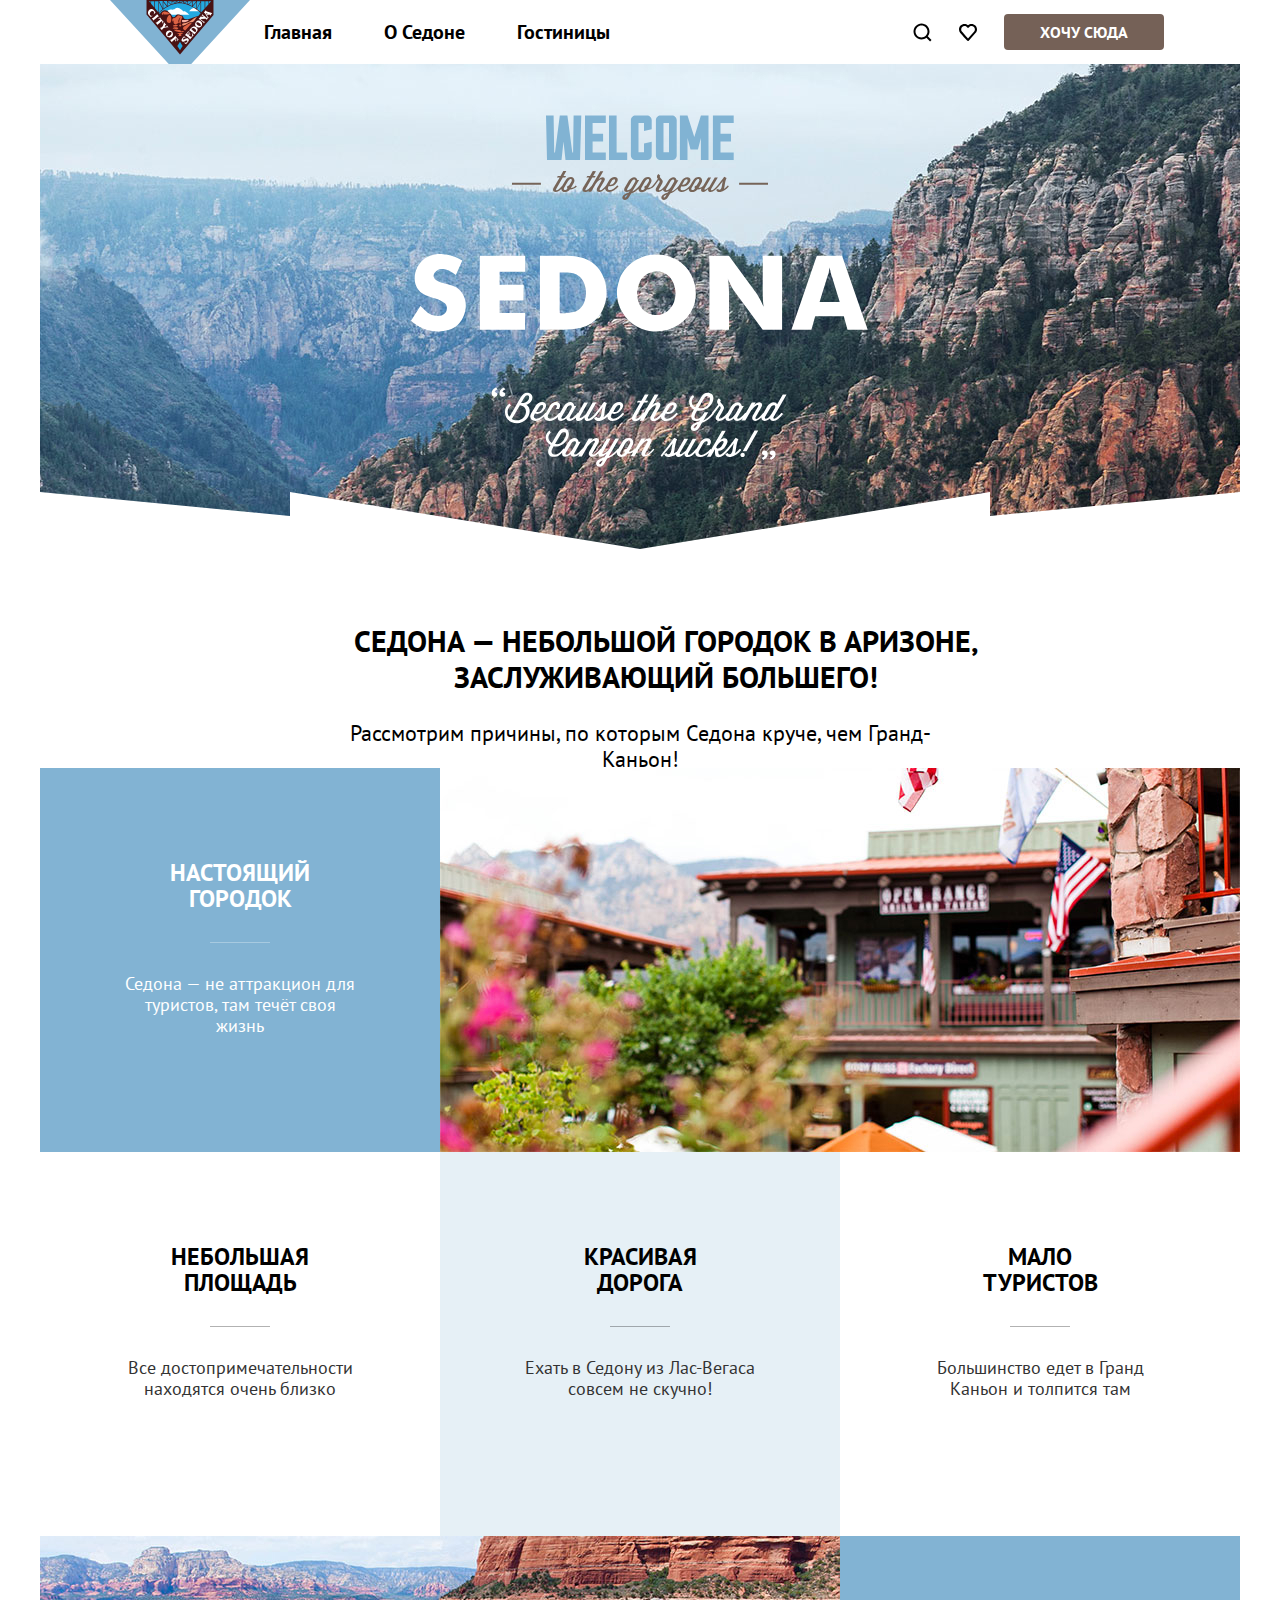
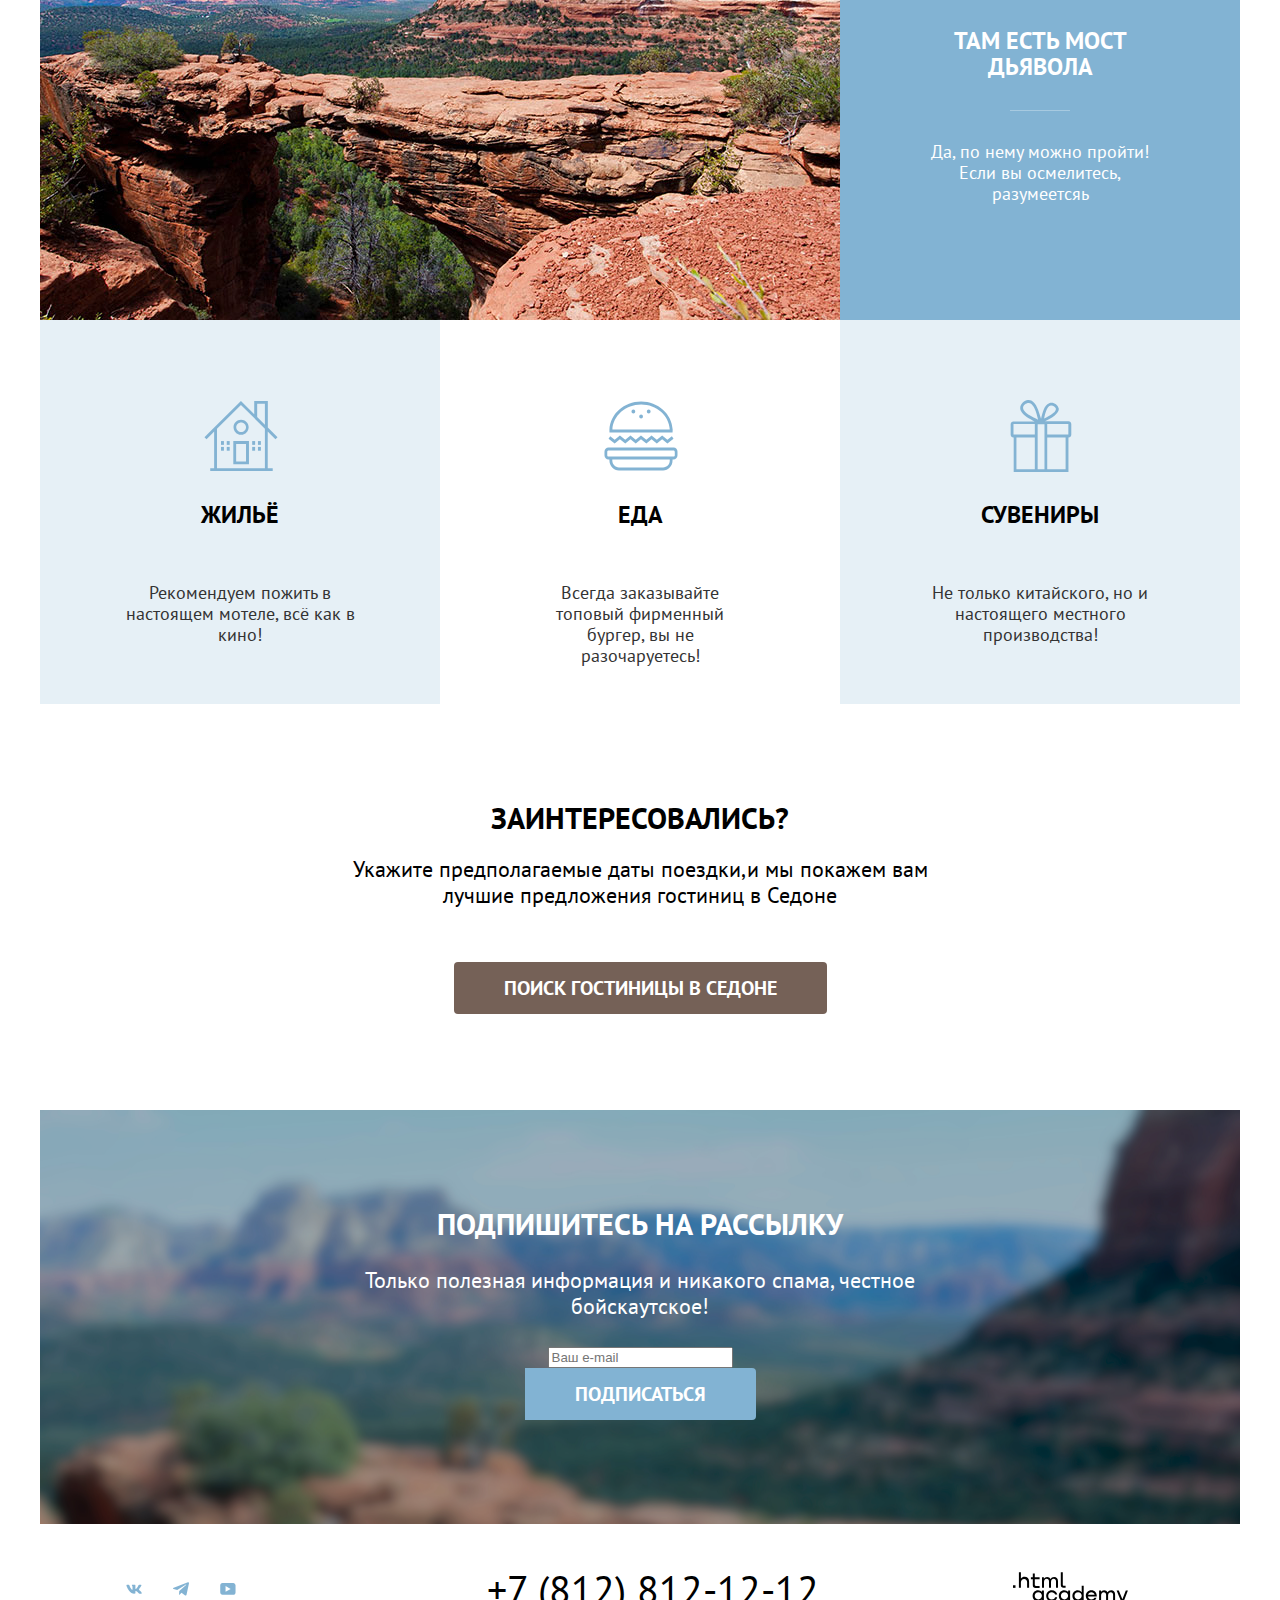
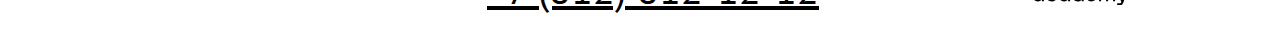
==== index.html @ 81791cdc "adds decorative" ====
<!DOCTYPE html>
<html lang="ru">

  <head>
    <meta charset="utf-8">
    <title>HTML Academy: Седона</title>
    <link rel="stylesheet" href="styles/styles.css">
  </head>

  <body>
    <header class="header">
      <div class="container">
        <nav class="navigation">
          <a class="navigation-logo" href="https://htmlacademy.ru/"><img src="images/logo.svg" width="140" height="70"
              alt="Логотип города Седона"></a>
          <ul class="navigation-list list-reset">
            <li class="navigation-item"> <a class="navigation-link" href="#">Главная</a> </li>
            <li class="navigation-item"> <a class="navigation-link" href="#">О Седоне</a> </li>
            <li class="navigation-item"> <a class="navigation-link" href="catalog.html">Гостиницы</a> </li>
          </ul>
          <ul class="navigation-list navigation-user list-reset">
            <li class="navigation-item">
              <a class="navigation-link" href="#">
                <svg class="navigation-icon" aria-hidden="true" focusable="false" width="44" height="64"
                  viewBox="0 0 44 64" fill="none" xmlns="http://www.w3.org/2000/svg">
                  <path
                    d="M31.5 40.0083L27.8 36.3287C28.8 35.0359 29.5 33.3453 29.5 31.4558C29.5 27.0801 25.9 23.5 21.5 23.5C17.1 23.5 13.5 27.1796 13.5 31.5552C13.5 35.9309 17.1 39.511 21.5 39.511C23.3 39.511 25 38.9144 26.4 37.8204L30.1 41.5L31.5 40.0083ZM21.5 37.5221C18.2 37.5221 15.5 34.837 15.5 31.5552C15.5 28.2735 18.2 25.5884 21.5 25.5884C24.8 25.5884 27.5 28.2735 27.5 31.5552C27.5 34.837 24.8 37.5221 21.5 37.5221Z"
                    fill="black" />
                </svg>

                <span class="visually-hidden">Поиск</span></a>
            </li>
            <li class="navigation-item">
              <a class="navigation-link" href="#">
                <svg class="navigation-icon" aria-hidden="true" focusable="false" width="20" height="20"
                  viewBox="0 0 20 20" fill="none" xmlns="http://www.w3.org/2000/svg">
                  <path
                    d="M9.9 19C9.6 19 9.3 18.9 9.1 18.6C3.7 12.5 2.4 11.1 2.1 10.7C1.4 9.8 1 8.6 1 7.4C1 4.4 3.4 2 6.5 2C7.8 2 9 2.5 10 3.3C11 2.5 12.3 2 13.5 2C16.5 2 19 4.4 19 7.4C19 8.7 18.5 9.9 17.7 10.8L10.7 18.7C10.5 18.9 10.3 19 9.9 19ZM3.9 9.5C4.2 9.9 7.4 13.5 10 16.4L16.2 9.4C16.7 8.9 16.9 8.2 16.9 7.4C16.9 5.6 15.4 4.1 13.6 4.1C12.6 4.1 11.6 4.6 10.9 5.4C10.6 5.7 10.3 5.8 10 5.8C9.7 5.8 9.4 5.6 9.2 5.4C8.5 4.6 7.5 4.1 6.5 4.1C4.7 4.1 3.2 5.6 3.2 7.4C3.1 8.3 3.5 9 3.9 9.5C3.8 9.5 3.8 9.5 3.9 9.5Z"
                    fill="black" />
                </svg><span class="visually-hidden">Избранное</span></a>
            </li>
            <li>
              <button class="btn btn-primary btn-navigation" type="button">
                Хочу сюда </button>
            </li>
          </ul>
        </nav>
      </div>
    </header>
    <main class="main-page main-index">
      <div class="container">
        <div class="hero-block"> <img class="welcome-logo" src="images/welcome.svg" alt="welcome-vector"> <img
            class="divider" src="images/divider.svg" alt="divider">
        </div>
        <h1 class="sedona-title">Седона — небольшой городок в Аризоне, заслуживающий большего!</h1>
        <p class="reasons">Рассмотрим причины, по которым Седона
          круче, чем Гранд-Каньон!</p>
        <section class="advanteges">
          <ul class="advanteges-list list-reset">
            <li class="advantages-item advantages-item-blue">
              <h3 class="advantages-title advantages-title-white">Настоящий городок</h3>
              <div class="line" style="border-bottom: solid 1px rgba(255, 255, 255, 0.3);"></div>
              <p class="advantages-description advantages-description-white">Седона — не аттракцион для туристов,
                там течёт своя жизнь</p>
            </li>
            <li class="advantages-image"> <img src="images/city_photo.jpg" width="800" height="384" alt="city_photo">
            </li>
            <li class="advantages-item">
              <h3 class="advantages-title">Небольшая площадь</h3>
              <div class="line" style="border-bottom: solid 1px rgba(0, 0, 0, 0.3);"></div>
              <p class="advantages-description">Все достопримечательности находятся
                очень близко</p>
            </li>
            <li class="advantages-item advantages-item-lightblue">
              <h3 class="advantages-title">Красивая дорога</h3>
              <div class="line" style="border-bottom: solid 1px rgba(0, 0, 0, 0.3);"></div>
              <p class="advantages-description">Ехать в Седону из Лас-Вегаса
                совсем не скучно!</p>
            </li>
            <li class="advantages-item">
              <h3 class="advantages-title">Мало туристов</h3>
              <div class="line" style="border-bottom: solid 1px rgba(0, 0, 0, 0.3);"></div>
              <p class="advantages-description">Большинство едет в Гранд Каньон
                и толпится там</p>
            </li>
            <li class="advantages-image"> <img src="images/canyon_photo.jpg" width="800" height="384"
                alt="canyon_photo"> </li>
            <li class="advantages-item advantages-item-blue">
              <h3 class="advantages-title advantages-title-white">Там есть мост дьявола</h3>
              <div class="line" style="border-bottom: solid 1px rgba(255, 255, 255, 0.3);"></div>
              <p class="advantages-description advantages-description-white">Да, по нему можно пройти! Если
                вы осмелитесь, разумеетсяь</p>
            </li>
            <li class="advantages-item advantages-item-lightblue">
              <img class="advantages-icons" src="/images/icons/home-icon.svg" alt="home-icon">
              <h3 class="advantages-title advantages-title-icons">Жильё</h3>
              <p class="advantages-description advantages-description-icons">Рекомендуем пожить в настоящем
                мотеле, всё как в кино!</p>
            </li>
            <li class="advantages-item">
              <img class="advantages-icons" src="/images/icons/food-icon.svg" alt="food-icon">
              <h3 class="advantages-title advantages-title-icons">Еда</h3>
              <p class="advantages-description advantages-description-icons">Всегда заказывайте топовый фирменный
                бургер, вы не разочаруетесь!</p>
            </li>
            <li class="advantages-item advantages-item-lightblue">
              <img class="advantages-icons" src="/images/icons/gift-icon.svg" alt="gift-icon">
              <h3 class="advantages-title advantages-title-icons">Сувениры</h3>
              <p class="advantages-description advantages-description-icons">Не только китайского, но и настоящего
                местного производства!</p>
            </li>
          </ul>
        </section>
        <section class="interest">
          <h2 class="interest-title">Заинтересовались?</h2>
          <p class="best-offers">Укажите предполагаемые даты поездки,и
            мы покажем вам лучшие предложения
            гостиниц в Седоне</p>
          <button class="btn btn-primary btn-search" type="button">Поиск гостиницы в Седоне</button>
        </section>
        <section class="subscribe">
          <div class="subscribe-form">
            <h2 class="subscribe-title">Подпишитесь на рассылку</h2>
            <p class="information">Только полезная информация и никакого
              спама, честное бойскаутское!</p>
            <form class="appointment-form-mail" action="https://echo.htmlacademy.ru/" method="post">
              <div>
                <label for="email" class="visually-hidden">Email</label>
                <input id="email" type="email" placeholder="Ваш e-mail">
              </div>
              <button class="btn btn-accent" type="submit">Подписаться</button>
            </form>
          </div>
        </section>
      </div>
    </main>
    <footer>
      <div class="container">
        <div class="page-footer">
          <ul class="footer-social-list list-reset">
            <li class="footer-social-item">
              <a class="footer-social-link footer-social-vk" href="https://vk.com/htmlacademy">


                <span class="visually-hidden">ВКонтакте</span>
              </a>
            </li>
            <li class="footer-social-item">
              <a class="footer-social-link footer-social-tg" href="https://t.me/htmlacademy">

                <span class="visually-hidden">Телеграмм</span>
              </a>
            </li>
            <li class="footer-social-item">
              <a class="footer-social-link footer-social-ut" href="https://www.youtube.com/user/htmlacademyru">

                <span class="visually-hidden">Ютуб</span>
              </a>
            </li>
          </ul>
          <a class="contacts-phone" href="tel:++7(812)8121212">+7 (812) 812-12-12</a>
          <a class="htmlacademy-link" href="https://htmlacademy.ru/">

          </a>
        </div>
      </div>
    </footer>
  </body>

</html>
---- styles/styles.css ----
@font-face {
  font-family: "PT Sans";
  font-style: normal;
  font-weight: 400;
  src: url("../fonts/ptsans-400.woff2") format("woff2");
  font-display: swap;
}

@font-face {
  font-family: "PT Sans";
  font-style: normal;
  font-weight: 700;
  src: url("../fonts/ptsans-700.woff2") format("woff2");
  font-display: swap;
}

body {
  display: flex;
  flex-direction: column;
  margin: 0;
  padding: 0;
  min-height: 100%;
  font-family: "PT Sans", "Arial", sans-serif;
  font-size: 22px;
  line-height: 26px;
  background: #FFFFFF;
}

.visually-hidden {
  position: absolute;
  width: 1px;
  height: 1px;
  margin: -1px;
  padding: 0;
  border: 0;
  clip: rect(0 0 0 0);
  overflow: hidden;
}

.btn {
  padding: 8px 50px;
  font-family: "PT Sans", "Arial", sans-serif;
  font-style: normal;
  font-weight: 700;
  font-size: 20px;
  line-height: 36px;
  text-transform: uppercase;
  text-align: center;
  text-decoration: none;
  color: #ffffff;
  border: none;
}

.btn-primary {
  background-color: #756157;
  border-radius: 4px;
}

.btn-navigation {
  font-size: 16px;
  line-height: 20px;
  padding: 8px 34px;
  width: 160px;
  height: 36px;
  margin: 0;
}

.btn-search {
  margin-top: 54px;
}

.btn-accent {
  background: #82B3D3;
  border-radius: 0 4px 4px 0;
}

.btn-form {
  width: 191px;
  height: 36px;
  background: #82B3D3;
  border-radius: 4px;
  font-size: 16px;
  line-height: 20px;
  text-align: center;
}

.btn-reset {
  margin-top: 32px;
  background-color: transparent;
}

.btn-card {
  width: 88px;
  height: 20px;
  font-size: 15px;
  line-height: 20px;
  padding: 8px 26px;
  margin-top: 16px;
  margin-right: 20px;
  border-radius: 4px;
}

.btn-favorite-card {
  width: 100px;
  height: 20px;
  margin-right: 0;
  padding: 8px 20px;
}

.list-reset {
  list-style-type: none;
  margin: 0;
  padding: 0;
}

.navigation {
  display: flex;
  width: 1200px;
  margin: 0 auto;
}

.navigation-list {
  display: flex;
  flex-wrap: wrap;
  width: 507px;
  margin: 0;
  padding: 0;
}

.navigation-user {
  max-width: 270px;
  margin-left: auto;
  margin-right: 70px;
  align-items: center;
}

.navigation-item {
  margin-right: 20px;
  align-items: center;
}

.navigation-logo {
  display: block;
  margin-left: 70px;
  width: 138px;
  height: 64px;
}

.navigation-icon {
  position: absolute;
  top: 0;
  right: 0;
  bottom: 0;
  left: 0;
  margin: auto;
  fill: #000000;
}

.navigation-icon-heart {
  padding: 22px 12px;
  align-items: center;
}

.navigation-link {
  position: relative;
  display: block;
  padding: 20px 16px;
  font-size: 20px;
  line-height: 24px;
  color: #000000;
  font-weight: 700;
  text-transform: capitalize;
  text-align: center;
  text-decoration: none;
}

.main-page {
  flex-grow: 1;
}

.container {
  width: 1200px;
  margin: 0 auto;
  padding: 0;
}

.hero-block {
  min-height: 485px;
  background-image: url(../images/index-background.jpg);
  background-repeat: no-repeat;
}

.sedona-title {
  height: 72px;
  width: 672px;
  margin-left: 290px;
  font-weight: 700;
  font-size: 30px;
  line-height: 36px;
  margin-top: 69px;
  text-transform: uppercase;
  text-align: center;
}

.welcome-logo {
  padding: 51px 371px 20px;
}

.reasons {
  height: 26px;
  width: 651px;
  margin-left: 275px;
  margin-top: 25px;
  font-weight: 400;
  font-size: 22px;
  line-height: 26px;
  text-align: center;
}

.advanteges-list {
  display: flex;
  flex-wrap: wrap;
  margin: 0;
  padding: 0;
}

.advantages-item {
  justify-content: center;
  align-items: center;
  text-align: center;
  width: 400px;
  height: 384px;
}

.advantages-image {
  display: block;
  margin: 0;
  padding: 0;
  width: 800px;
  height: 384px;
}

.advantages-description {
  width: 230px;
  height: 63px;
  margin-top: 30px;
  margin-left: auto;
  margin-right: auto;
  font-weight: 400;
  font-size: 18px;
  line-height: 21px;
  color: #333333;
}

.advantages-description-white {
  color: #FFFFFF;
}

.advantages-title {
  font-size: 24px;
  width: 175px;
  height: 56px;
  margin-top: 92px;
  margin-left: auto;
  margin-right: auto;
  text-align: center;
  text-transform: uppercase;
}

.advantages-title-white {
  color: #FFFFFF;
}

.advantages-item-lightblue {
  background: rgba(131, 179, 211, 0.2);
}

.advantages-item-blue {
  background: #82B3D3;
}

.advantages-title-icons {
  margin-top: 30px;
}

.advantages-description-icons {
  margin-top: 6px;
}

.advantages-icons {
  display: block;
  width: 75px;
  height: 72px;
  margin-top: 80px;
  margin-left: 163px;
}

.line {
  width: 60px;
  height: 2px;
  margin-left: auto;
  margin-right: auto;
}

.interest {
  background: #FFFFFF;
  text-align: center;
  padding: 96px 304px;
}

.interest-title {
  margin: 0;
  font-weight: 700;
  font-size: 30px;
  line-height: 36px;
  text-align: center;
  text-transform: uppercase;
}

.best-offers {
  width: 592px;
  height: 52px;
  margin: 20px auto 0 auto;
}

.subscribe {
  padding: 96px 258px 104px;
  text-align: center;
  color: #FFFFFF;
  background-image: url(../images/subscribe.png);
  background-repeat: no-repeat;
}

.subscribe-title {
  font-weight: 700;
  font-size: 30px;
  line-height: 36px;
  text-transform: uppercase;
  margin-top: 0;
}

.information {
  font-weight: 400;
  font-size: 22px;
  line-height: 26px;
}

.contacts-phone {
  margin-left: 41px;
  text-align: center;
  width: 720px;
  font-size: 40px;
  line-height: 40px;
  text-transform: uppercase;
  color: #000000;
}

.htmlacademy-link {
  display: block;
  width: 115px;
  height: 33px;
}

.catalog-hero-block {
  padding: 35px 70px 70px;
  margin: 0 auto;
  background-image: url(../images/inner-background.jpg);
  background-repeat: no-repeat;
}

.inner-header-title {
  margin: 0;
  font-style: normal;
  font-weight: 700;
  font-size: 60px;
  line-height: 78px;
  color: #FFFFFF;
}

.breadcrumbs {
  display: flex;
  flex-wrap: wrap;
  margin: 0;
  padding: 0;
}

.breadcrumbs-link {
  font-style: normal;
  font-weight: 400;
  font-size: 18px;
  line-height: 21px;
  color: #FFFFFF;
  margin-right: 11px;
  text-decoration: none;
}

.bredcrumbs-item:not(:last-child) {
  margin-right: 11px;
}

.sorting {
  display: flex;
  margin-top: 50px;
}

.catalog-title {
  font-weight: 700;
  font-size: 30px;
  line-height: 36px;
  text-transform: uppercase;
  margin: 0;
}

.select-control {
  width: 292px;
  height: 49px;
}

.filter {
  display: flex;
  flex-wrap: wrap;
  flex-direction: column;
  border: none;
  margin-top: 40px;
  width: 1060px;
  height: 160px;
}

.selection {
  font-style: normal;
  font-weight: 700;
  font-size: 20px;
  line-height: 24px;
  color: #FFFFFF;
}

.filter-group {
  width: 150px;
  height: 157px;
  border: none;
}

.price {
  border: none;
  width: 288px;
  height: 160px;
  display: flex;
  flex-direction: column;
  align-items: flex-start;
}

.price-form {
  margin-top: 32px;
}

.control {
  font-weight: 400;
  font-size: 18px;
  line-height: 23px;
}

.select-control {
  display: flex;
  width: 292px;
  height: 49px;
  margin-left: 192px;
  border: 2px solid #E5E5E5;
  border-radius: 4px;
}

.sorting {
  display: flex;
  margin: 50px 70px 40px 70px;
}

.sortyng-type {
  margin-right: auto;
}

.card-grid-toggle {
  display: flex;
  align-items: center;
  justify-content: center;
  width: 48px;
  height: 48px;
  border: 2px solid #000000;
  border-radius: 4px;
}

.card-grid-differ {
  border: 2px solid #E5E5E5;
  border-radius: 4px;
}

.hotel-card-title {
  font-weight: 700;
  font-size: 24px;
  line-height: 28px;
  color: #000000;
  text-decoration: none;
}

.hotel-card-image-link {
  margin: 0;
}

.hotel-card-image {
  width: 300px;
  height: 212px;
  padding: 20px 20px 0;
}

.hotel-card {
  display: flex;
  flex-direction: column;
  flex-wrap: wrap;
  border: 1px solid #E6E6E6;
  border-radius: 4px;
}

.hotel-card-content {
  display: flex;
  flex-direction: row;
  flex-wrap: wrap;
  flex-grow: 1;
  padding: 11px 20px 20px;
}

.hotel-card-link {
  text-decoration: none;
}

.hotel-card-title {
  margin: 0;
}

.hotel-card-name {
  margin-top: 16px;
  margin-right: 20px;
  font-weight: 400;
  font-size: 18px;
  line-height: 21px;
  width: 140px;
  height: 21px;
}

.hotel-card-price {
  width: 140px;
  height: 21px;
  margin-top: 16px;
  text-align: right;
  font-weight: 400;
  font-size: 18px;
  line-height: 21px;
}

.hotel-list {
  display: grid;
  grid-template-columns: repeat(3, 340px);
  margin: 0;
  margin-left: 70px;
  margin-bottom: 80px;
  padding: 0;
  gap: 20px;
}

.hotel-stars {
  width: 140px;
  height: 37px;
  background-image: url(../images/icons/star-icon.svg);
  background-repeat: repeat-x;
  margin-right: 20px;
}

.hotel-raiting {
  width: 140px;
  height: 37px;
  text-align: center;
  text-transform: uppercase;
  font-weight: 400;
  font-size: 16px;
  line-height: 20px;
  background: #F2F2F2;
  border-radius: 4px;
}

.pagination {
  display: flex;
  margin-left: 70px;
  padding: 0;
}

.pagination-item:not(:last-child) {
  margin-right: 8px;
}

.pagination-link {
  display: block;
  text-align: center;
  width: 60px;
  height: 60px;
  color: #FFFFFF;
  background: #82B3D3;
  border-radius: 4px;
  text-decoration: none;
  font-weight: 700;
  font-size: 20px;
  line-height: 36px;
  text-transform: uppercase;
}

.pagination-current {
  background: #F2F2F2;
  color: #000000;
}

.pagination-link-point {
  background: #FFFFFF;
  ;
  color: #000000;
}

.page-footer {
  display: flex;
  margin: 0 auto;
  padding: 45px 70px 35px;
  align-items: center;
}

.subscribe-catolog {
  background: #FFFFFF;
  color: #000000;
}

.footer-social-list {
  display: flex;
  flex-wrap: wrap;
  width: 142px;
  margin: 0;
  padding: 0;
}

.footer-social-item {
  width: 47px;
  height: 40px;
}

.footer-social-link {
  display: block;
  width: 47.33px;
  height: 40px;
  background-color: #FFFFFF;
  background-repeat: no-repeat;
  background-position: center;
  background-size: 16px 16px;
}

.footer-social-vk {
  background-image: url("../images/icons/vk-icon.svg");
}

.footer-social-tg {
  background-image: url("../images/icons/telegram-icon.svg");
}

.footer-social-ut {
  background-image: url("../images/icons/youtube-icon.svg");
}

.footer-social-item:nth-child(3n) {
  margin-right: 0;
}

.htmlacademy-link {
  display: block;
  background-image: url("../images/icons/html-academy-icon.svg");
}
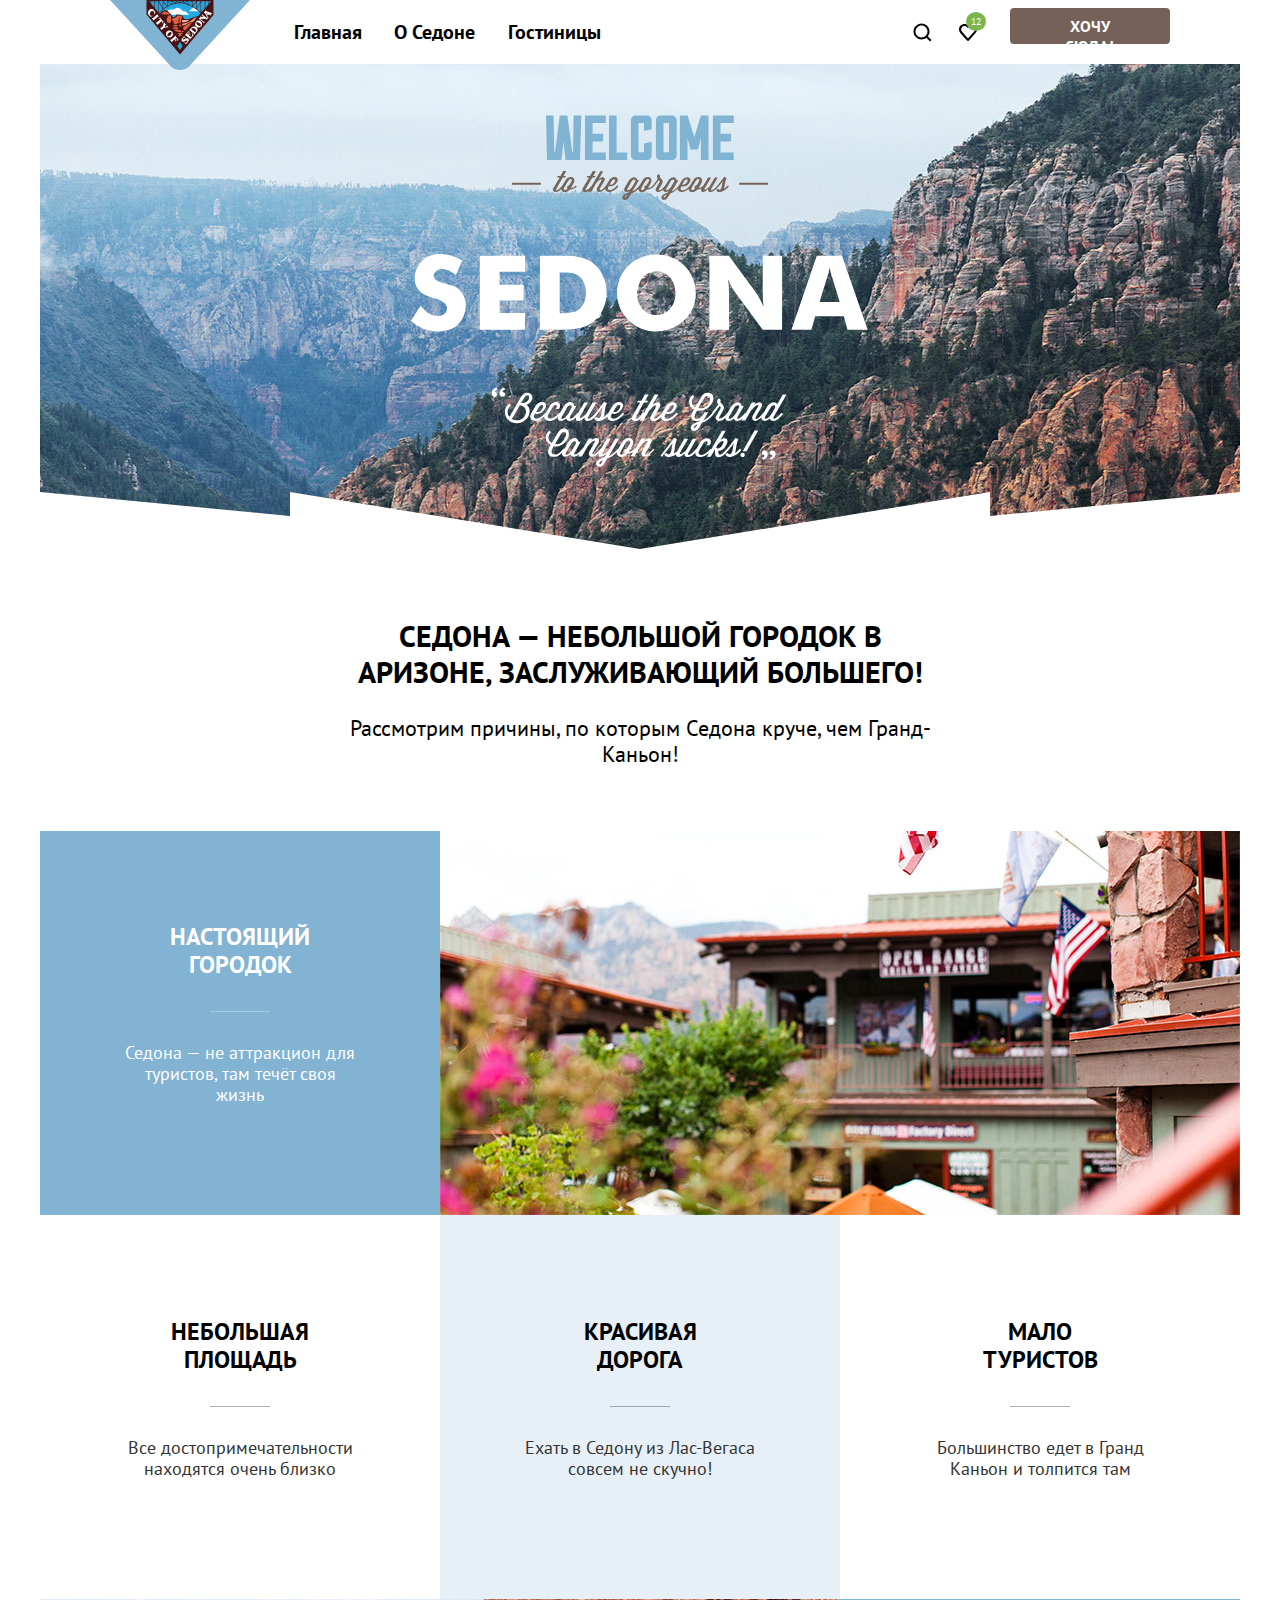
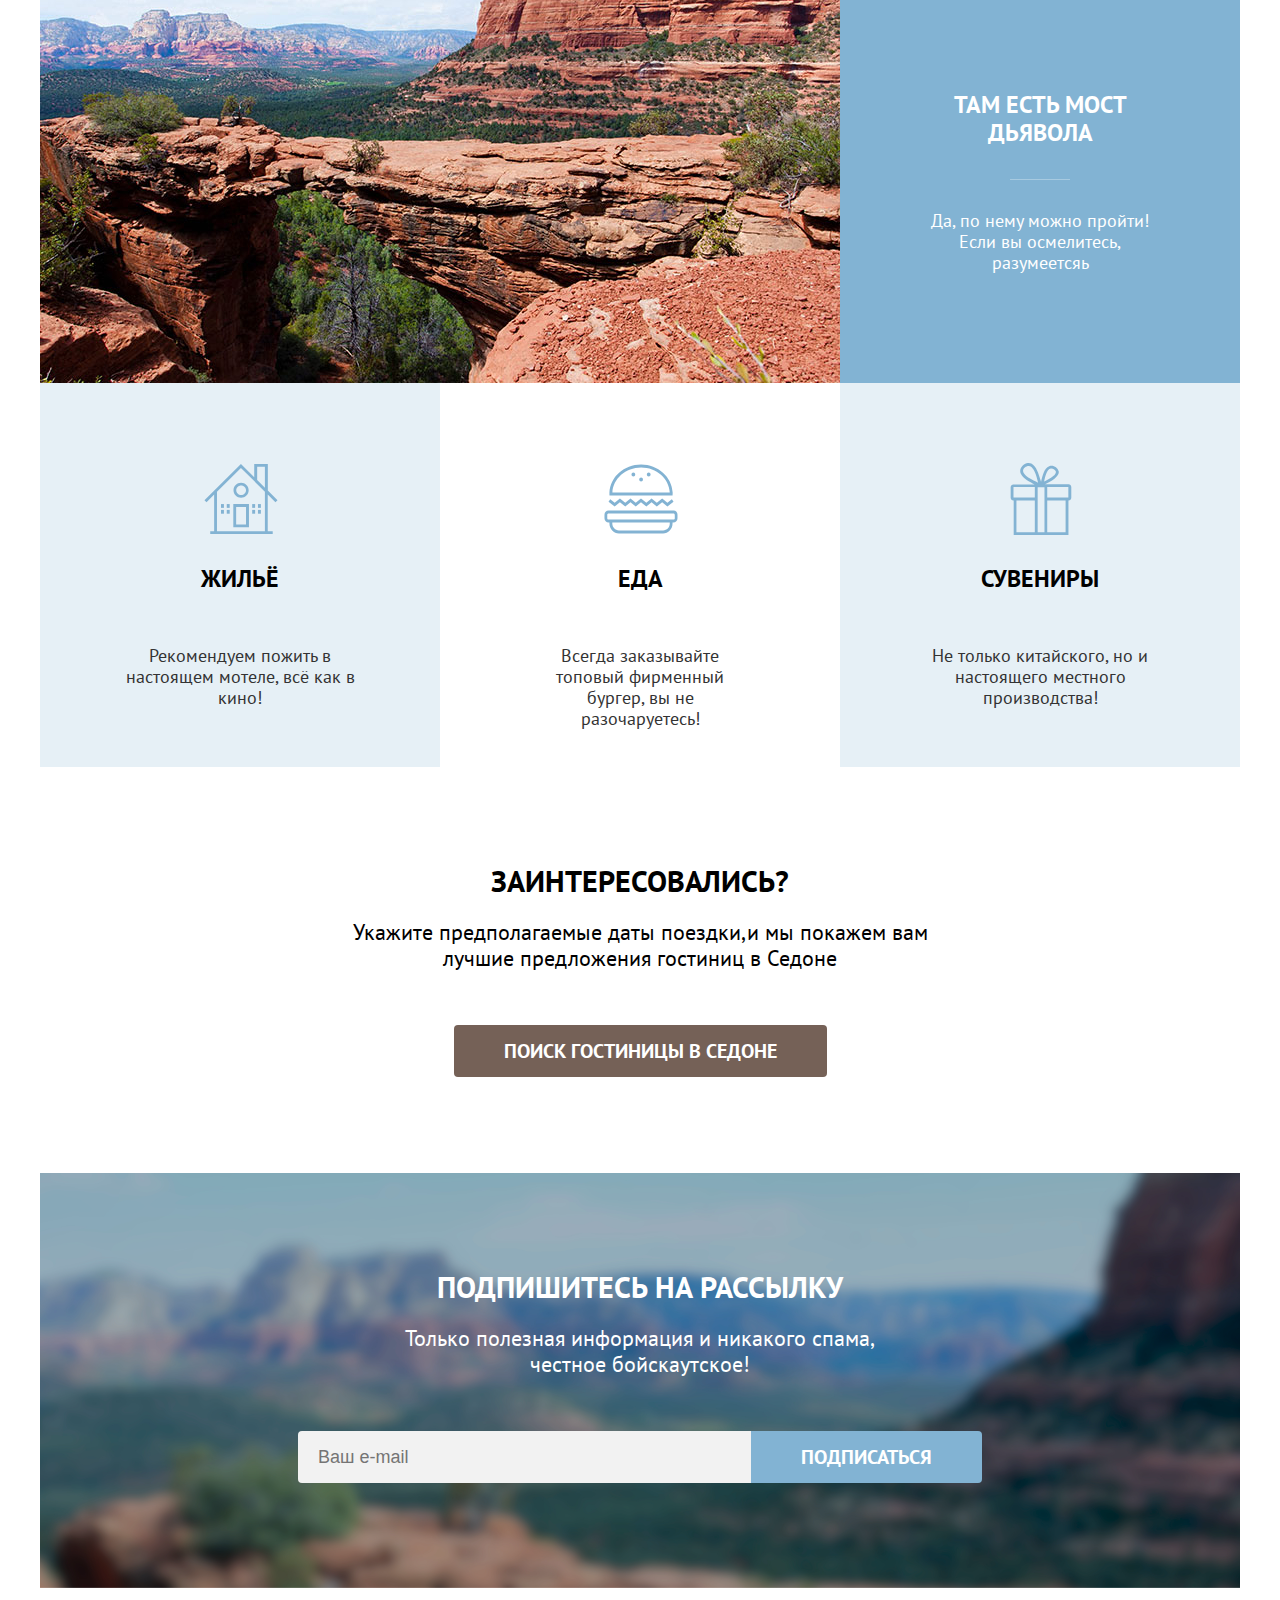
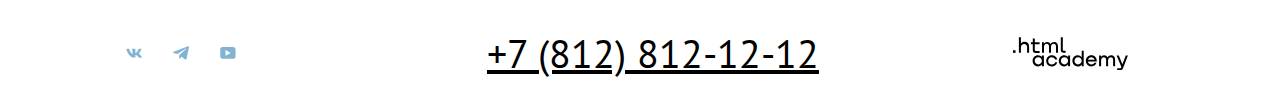
==== commit 143da15b: "correction" ====
--- a/index.html
+++ b/index.html
@@ -5,6 +5,7 @@
     <meta charset="utf-8">
     <title>HTML Academy: Седона</title>
     <link rel="stylesheet" href="styles/styles.css">
+    <link rel="icon" href="favicon.ico">
   </head>
 
   <body>
@@ -20,7 +21,7 @@
           </ul>
           <ul class="navigation-list navigation-user list-reset">
             <li class="navigation-item">
-              <a class="navigation-link" href="#">
+              <a class="navigation-link navigation-link-user" href="#">
                 <svg class="navigation-icon" aria-hidden="true" focusable="false" width="44" height="64"
                   viewBox="0 0 44 64" fill="none" xmlns="http://www.w3.org/2000/svg">
                   <path
@@ -31,17 +32,17 @@
                 <span class="visually-hidden">Поиск</span></a>
             </li>
             <li class="navigation-item">
-              <a class="navigation-link" href="#">
+              <a class="navigation-link navigation-link-user" href="#">
                 <svg class="navigation-icon" aria-hidden="true" focusable="false" width="20" height="20"
                   viewBox="0 0 20 20" fill="none" xmlns="http://www.w3.org/2000/svg">
                   <path
                     d="M9.9 19C9.6 19 9.3 18.9 9.1 18.6C3.7 12.5 2.4 11.1 2.1 10.7C1.4 9.8 1 8.6 1 7.4C1 4.4 3.4 2 6.5 2C7.8 2 9 2.5 10 3.3C11 2.5 12.3 2 13.5 2C16.5 2 19 4.4 19 7.4C19 8.7 18.5 9.9 17.7 10.8L10.7 18.7C10.5 18.9 10.3 19 9.9 19ZM3.9 9.5C4.2 9.9 7.4 13.5 10 16.4L16.2 9.4C16.7 8.9 16.9 8.2 16.9 7.4C16.9 5.6 15.4 4.1 13.6 4.1C12.6 4.1 11.6 4.6 10.9 5.4C10.6 5.7 10.3 5.8 10 5.8C9.7 5.8 9.4 5.6 9.2 5.4C8.5 4.6 7.5 4.1 6.5 4.1C4.7 4.1 3.2 5.6 3.2 7.4C3.1 8.3 3.5 9 3.9 9.5C3.8 9.5 3.8 9.5 3.9 9.5Z"
                     fill="black" />
-                </svg><span class="visually-hidden">Избранное</span></a>
+                </svg><span class=" navigation-heart">12</span></a>
             </li>
             <li>
               <button class="btn btn-primary btn-navigation" type="button">
-                Хочу сюда </button>
+                Хочу сюда! </button>
             </li>
           </ul>
         </nav>
@@ -124,11 +125,11 @@
             <p class="information">Только полезная информация и никакого
               спама, честное бойскаутское!</p>
             <form class="appointment-form-mail" action="https://echo.htmlacademy.ru/" method="post">
-              <div>
-                <label for="email" class="visually-hidden">Email</label>
-                <input id="email" type="email" placeholder="Ваш e-mail">
-              </div>
-              <button class="btn btn-accent" type="submit">Подписаться</button>
+
+              <label for="email" class="visually-hidden">Email</label>
+              <input class="field" id="email" type="email" placeholder="Ваш e-mail">
+
+              <button class="btn  btn-accent-form" type="submit">Подписаться</button>
             </form>
           </div>
         </section>
@@ -165,6 +166,52 @@
         </div>
       </div>
     </footer>
+    <div class="modal-container">
+      <div class="modal modal-date">
+        <button class="modal-close-button">
+          <span class="visually-hidden">Закрыть</span>
+        </button>
+        <section class="modal-content">
+          <h2 class="modal-title">поиск гостиницы в седоне</h2>
+          <form class="date-form" action="https://echo.htmlacademy.ru/" method="post">
+            <p class="field-group">
+              <label class="title-form" for="date-checkin">Дата заезда:</label>
+              <input class="view-input date-form-field" type="date" id="date-checkin" name="date-checkin">
+            </p>
+            <p class=" description-date description-date-past">мы не можем отправить вас в прошлое</p>
+            <p class="field-group">
+              <label class="title-form" for="date-checkin">Дата выезда:</label>
+              <input class=" view-input date-form-field " type="date" id="date-checkout" name="date-checkin">
+            </p>
+            <p class="description-date">На эти даты есть свободные номера.Пока есть</p>
+            <div class="choice-people">
+              <p class="field-group field-group-number">
+                <label class="title-form" for="choice-adults">Взрослые:</label>
+                <input class="view-input number-form-field " type="number" id="choice-adults" name="choice-adults"
+                  placeholder="1">
+              </p>
+              <p class="field-group field-group-number ">
+                <label class="title-form title-form-children" for="choice-children">Дети:</label>
+                <span class="tooltip">
+                  <button class="tooltip-toggle" type="button">
+                    <svg width="26" height="26" viewBox="0 0 26 26" fill="none" xmlns="http://www.w3.org/2000/svg">
+                      <circle cx="13" cy="13" r="13" fill="#83B3D3" />
+                      <path fill-rule="evenodd" clip-rule="evenodd" d="M12 7H14V9H12V7ZM14 19H12V10H14V19Z"
+                        fill="white" />
+                    </svg>
+                  </button>
+                  <span class="tooltip-text">Укажите количество детей, которые будут с вами, возраст которых от 6 до 18
+                    лет. Дети до 6 лет размещаются бесплатно.</span>
+                </span>
+                <input class="view-input number-form-field" type="number" id="choice-children" name="choice-children"
+                  placeholder="2">
+              </p>
+            </div>
+            <button class="btn btn-accent btn-form btn-modal">найти</button>
+          </form>
+        </section>
+      </div>
+    </div>
   </body>
 
 </html>
--- a/styles/styles.css
+++ b/styles/styles.css
@@ -15,6 +15,7 @@
 }
 
 body {
+
   display: flex;
   flex-direction: column;
   margin: 0;
@@ -62,7 +63,8 @@
   padding: 8px 34px;
   width: 160px;
   height: 36px;
-  margin: 0;
+  margin-left: 5px;
+  ;
 }
 
 .btn-search {
@@ -70,8 +72,16 @@
 }
 
 .btn-accent {
+  margin-top: 56px;
   background: #82B3D3;
   border-radius: 0 4px 4px 0;
+}
+
+.btn-accent-form {
+  background: #82B3D3;
+  border-radius: 0 4px 4px 0;
+  width: 232px;
+  height: 52px;
 }
 
 .btn-form {
@@ -100,6 +110,13 @@
   border-radius: 4px;
 }
 
+.btn-modal {
+  width: 577px;
+  height: 60px;
+  border-radius: 10px;
+  margin-top: 48px;
+}
+
 .btn-favorite-card {
   width: 100px;
   height: 20px;
@@ -122,9 +139,10 @@
 .navigation-list {
   display: flex;
   flex-wrap: wrap;
-  width: 507px;
-  margin: 0;
-  padding: 0;
+  width: 339px;
+  margin-left: 40px;
+  padding: 0;
+  justify-content: space-around;
 }
 
 .navigation-user {
@@ -132,6 +150,7 @@
   margin-left: auto;
   margin-right: 70px;
   align-items: center;
+
 }
 
 .navigation-item {
@@ -144,6 +163,7 @@
   margin-left: 70px;
   width: 138px;
   height: 64px;
+  z-index: 5;
 }
 
 .navigation-icon {
@@ -164,7 +184,7 @@
 .navigation-link {
   position: relative;
   display: block;
-  padding: 20px 16px;
+  padding: 20px 0;
   font-size: 20px;
   line-height: 24px;
   color: #000000;
@@ -173,6 +193,9 @@
   text-align: center;
   text-decoration: none;
 }
+.navigation-link-user{
+  padding: 20px 16px;
+}
 
 .main-page {
   flex-grow: 1;
@@ -181,18 +204,18 @@
 .container {
   width: 1200px;
   margin: 0 auto;
-  padding: 0;
+  padding: 0 10px;
 }
 
 .hero-block {
-  min-height: 485px;
+  height: 485px;
   background-image: url(../images/index-background.jpg);
   background-repeat: no-repeat;
 }
 
 .sedona-title {
   height: 72px;
-  width: 672px;
+  width: 620px;
   margin-left: 290px;
   font-weight: 700;
   font-size: 30px;
@@ -215,6 +238,10 @@
   font-size: 22px;
   line-height: 26px;
   text-align: center;
+}
+
+.advanteges {
+  margin-top: 90px;
 }
 
 .advanteges-list {
@@ -258,9 +285,10 @@
 
 .advantages-title {
   font-size: 24px;
+  line-height: 28px;
   width: 175px;
   height: 56px;
-  margin-top: 92px;
+  margin-top: 103px;
   margin-left: auto;
   margin-right: auto;
   text-align: center;
@@ -268,6 +296,7 @@
 }
 
 .advantages-title-white {
+  margin-top: 92px;
   color: #FFFFFF;
 }
 
@@ -298,8 +327,7 @@
 .line {
   width: 60px;
   height: 2px;
-  margin-left: auto;
-  margin-right: auto;
+  margin: 30px auto 0 auto;
 }
 
 .interest {
@@ -324,7 +352,7 @@
 }
 
 .subscribe {
-  padding: 96px 258px 104px;
+  padding: 96px 258px 105px;
   text-align: center;
   color: #FFFFFF;
   background-image: url(../images/subscribe.png);
@@ -336,13 +364,31 @@
   font-size: 30px;
   line-height: 36px;
   text-transform: uppercase;
-  margin-top: 0;
+  margin: 0;
+}
+
+.field {
+  width: 452px;
+  height: 28px;
+  margin: 0;
+  padding: 12px 20px;
+  font-size: 18px;
+  line-height: 24px;
+  background: #F2F2F2;
+  border-radius: 4px 0 0 4px;
+  border: none;
 }
 
 .information {
   font-weight: 400;
   font-size: 22px;
   line-height: 26px;
+  margin: 20px 105px 0;
+}
+
+.appointment-form-mail {
+  display: flex;
+  margin-top: 54px;
 }
 
 .contacts-phone {
@@ -380,14 +426,14 @@
 .breadcrumbs {
   display: flex;
   flex-wrap: wrap;
-  margin: 0;
+  margin: 4px 0;
   padding: 0;
 }
 
 .breadcrumbs-link {
   font-style: normal;
   font-weight: 400;
-  font-size: 18px;
+  font-size: 16px;
   line-height: 21px;
   color: #FFFFFF;
   margin-right: 11px;
@@ -425,7 +471,19 @@
   width: 1060px;
   height: 160px;
 }
-
+.accommodation-filter-group{
+  margin-left: 48px;
+}
+.infrastructure-filter-list,
+.accommodation-filte-list {
+  margin-top: 25px;
+}
+.infrastructure-filter-title{
+  padding: 0;
+}
+.infrastructure-filter-group{
+  margin: 0;
+}
 .selection {
   font-style: normal;
   font-weight: 700;
@@ -438,6 +496,7 @@
   width: 150px;
   height: 157px;
   border: none;
+  padding-left: 0;
 }
 
 .price {
@@ -447,6 +506,7 @@
   display: flex;
   flex-direction: column;
   align-items: flex-start;
+  margin-left: 136px;
 }
 
 .price-form {
@@ -465,6 +525,17 @@
   height: 49px;
   margin-left: 192px;
   border: 2px solid #E5E5E5;
+  border-radius: 4px;
+}
+
+.select-control:hover,
+.select-control:focus {
+  border: 2px solid #68A2CA;
+  border-radius: 4px;
+}
+
+.select-control:active {
+  border: 2px solid #3F5E72;
   border-radius: 4px;
 }
 
@@ -569,12 +640,13 @@
   height: 37px;
   background-image: url(../images/icons/star-icon.svg);
   background-repeat: repeat-x;
-  margin-right: 20px;
+  margin-right: 20px 0;
 }
 
 .hotel-raiting {
   width: 140px;
   height: 37px;
+  margin-left: 20px;
   text-align: center;
   text-transform: uppercase;
   font-weight: 400;
@@ -592,6 +664,7 @@
 
 .pagination-item:not(:last-child) {
   margin-right: 8px;
+
 }
 
 .pagination-link {
@@ -616,7 +689,6 @@
 
 .pagination-link-point {
   background: #FFFFFF;
-  ;
   color: #000000;
 }
 
@@ -675,3 +747,312 @@
   display: block;
   background-image: url("../images/icons/html-academy-icon.svg");
 }
+
+.range-scale {
+  margin-top: 36px;
+  position: relative;
+  height: 4px;
+  background-color: #FFFFFF;
+}
+
+.range-bar {
+  position: absolute;
+  height: 4px;
+  background-color: #FFFFFF;
+}
+
+.range-toggle {
+  position: absolute;
+  background: #FFFFFF;
+  border: 4px solid #FFFFFF;
+  border-radius: 5px;
+  height: 20px;
+  width: 20px;
+  cursor: pointer;
+}
+
+.navigation-heart {
+  position: absolute;
+  font-weight: 400;
+  font-size: 10px;
+  line-height: 10px;
+  text-align: center;
+  color: #FFFFFF;
+  padding: 5px 5px 4px 5px;
+  background-color: #7DB54F;
+  border-radius: 50%;
+  content: "";
+  left: calc(35% - 11px/2 + 7.5px);
+  top: calc(50% - 10px/2 - 15px);
+}
+
+.range-input {
+  width: 143px;
+  height: 48px;
+  font-weight: 700;
+  font-size: 18px;
+  line-height: 24px;
+  margin-top: 32px;
+  background: #F2F2F2;
+  border-radius: 4px 0 0 4px;
+  border: none;
+}
+
+.range-input-max {
+  border-radius: 0 4px 4px 0;
+  margin-left: 2px;
+}
+
+.range-toggle:hover {
+  background-color: #FFFFFF;
+  box-shadow: 0 4px 10px rgba(0, 0, 0, 0.25);
+  border-radius: 5px;
+}
+
+.range-toggle:active,
+.range-toggle:focus {
+  border: 3px solid #83B3D3;
+  border-radius: 5px;
+}
+
+.range-wrapper-inputs {
+  display: flex;
+}
+
+.toggle-min {
+  left: -5px;
+  top: -8px;
+}
+
+.toggle-max {
+  left: 207px;
+  top: -8px;
+}
+
+.control-mark {
+  position: relative;
+  display: block;
+  background: #FFFFFF;
+  border-radius: 4px;
+  height: 20px;
+  width: 20px;
+}
+.control-label{
+  margin-left: 16px;
+}
+.control {
+  display: flex;
+  margin-bottom: 16px;
+}
+
+.control:hover .control-mark {
+  opacity: 0.6;
+}
+
+.control:active .control-mark {
+  opacity: 0.3;
+}
+
+.control-input[type="checkbox"]:checked + .control-mark::before {
+  background-image: url("../images/icons/mark-icon.svg");
+  background-repeat: no-repeat;
+  content: "";
+  position: absolute;
+  height: 10px;
+width: 12px;
+left: 4px;
+top: 5px;
+
+}
+
+.control-input[type="radio"] + .control-mark {
+  border-radius: 50%;
+}
+
+.control-input[type="radio"]:checked + .control-mark::before {
+  position: absolute;
+  top: 5px;
+  left: 5px;
+  width: 10px;
+  height: 10px;
+  background-color: #3F5E72;
+  border-radius: 50%;
+  content: "";
+}
+
+.catalog-filter-item:not(:last-child) {
+  margin-bottom: 16px;
+}
+
+.modal-container {
+  position: fixed;
+  display: flex;
+  left: 0;
+  top: 0;
+  width: 100%;
+  height: 100%;
+  background: rgba(242, 242, 242, 0.8);
+}
+
+.modal-container {
+  display: none;
+}
+
+.modal {
+  position: relative;
+  margin: auto;
+  padding: 64px 70px;
+  background: #FFFFFF;
+}
+
+.modal-date {
+  display: flex;
+  flex-wrap: wrap;
+  flex-direction: row;
+}
+
+.modal-content {
+  min-width: 577px;
+  margin: 0;
+}
+
+.modal-close-button {
+  position: absolute;
+  padding: 0;
+  top: 0;
+  right: 0;
+  width: 52px;
+  height: 52px;
+  background-color: #F2F2F2;
+  border-radius: 50%;
+  border: none;
+  background-image: url("../images/icons/close-icon.svg");
+  background-repeat: no-repeat;
+  background-position: center;
+  cursor: pointer;
+}
+
+.modal-title {
+  margin: 0 0 63px;
+  font-family: "PT Sans", "Arial", sans-serif;
+  font-style: normal;
+  font-weight: 700;
+  font-size: 30px;
+  line-height: 36px;
+  color: #000000;
+  text-transform: uppercase;
+}
+
+.view-input {
+  font-family: "PT Sans", "Arial", sans-serif;
+  font-weight: 700;
+  font-size: 18px;
+  line-height: 24px;
+  background: #F2F2F2;
+  border-radius: 4px;
+  border: none;
+}
+
+.date-form-field {
+  margin-left: 14px;
+  width: 440px;
+  height: 44px;
+}
+
+.number-form-field {
+  margin-left: 46px;
+  width: 110px;
+  height: 44px;
+}
+
+.title-form {
+  font-family: 'PT Sans';
+  font-weight: 700;
+  font-size: 20px;
+  line-height: 24px;
+}
+
+.field-group-number {
+  width: 247px;
+  height: 48px;
+}
+
+.description-date {
+  margin: 0 0 23px 137px;
+  font-family: 'PT Sans';
+  font-weight: 400;
+  font-size: 16px;
+  line-height: 21px;
+}
+
+.description-date-past {
+  color: #FF5757;
+}
+
+.choice-people {
+  display: flex;
+}
+
+.field-group {
+  margin: 0;
+}
+
+.tooltip {
+  position: absolute;
+  margin-left: 4px;
+  width: 26px;
+  height: 26px;
+}
+
+.tooltip-toggle {
+  border: none;
+  background-color: transparent;
+  padding: 0;
+  margin: 0;
+  display: block;
+}
+
+.tooltip-icon {
+  width: 100%;
+  height: 100%;
+  display: block;
+}
+
+.tooltip-text {
+  font-family: "PT Sans", "Arial", sans-serif;
+  font-style: normal;
+  font-weight: 400;
+  font-size: 16px;
+  line-height: 20px;
+  padding: 15px 18px 18px 22px;
+  width: 256px;
+  background: #333333;
+  color: #FFFFFF;
+  box-shadow: 0 15px 30px rgba(0, 0, 0, 0.3);
+  border-radius: 10px;
+  bottom: 100%;
+  margin-top: 6px;
+  left: 50%;
+  transform: translateX(-50%);
+  z-index: 1;
+  display: none;
+}
+
+.tooltip-toggle:hover + .tooltip-text,
+.tooltip-toggle:focus + .tooltip-text {
+  display: block;
+}
+
+.tooltip-text:after {
+  content: '';
+  background-image: url("../images/icons/tolltip-arrow-icon.svg");
+  width: 19px;
+  height: 9px;
+  position: absolute;
+  top: 100%;
+  left: 0;
+  right: 0;
+  margin-left: auto;
+  margin-right: auto;
+  margin-top: -119px;
+}
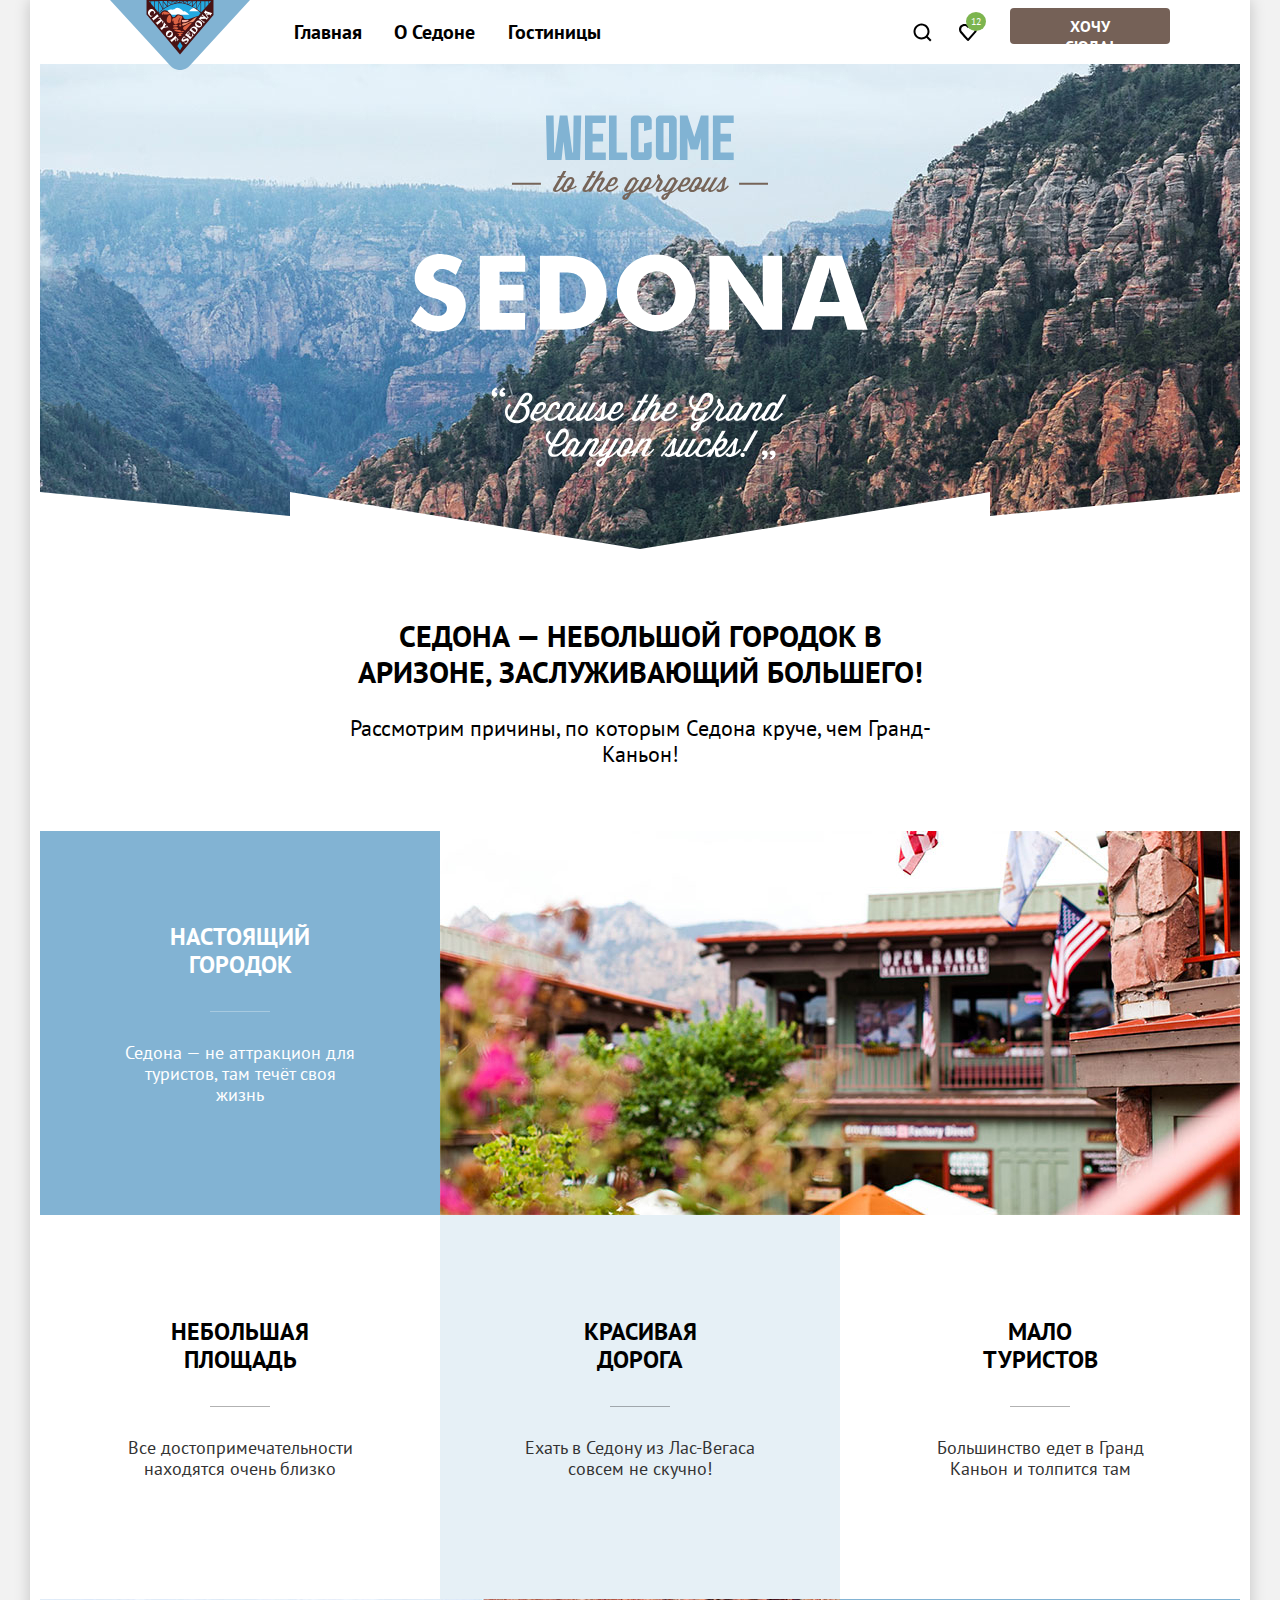
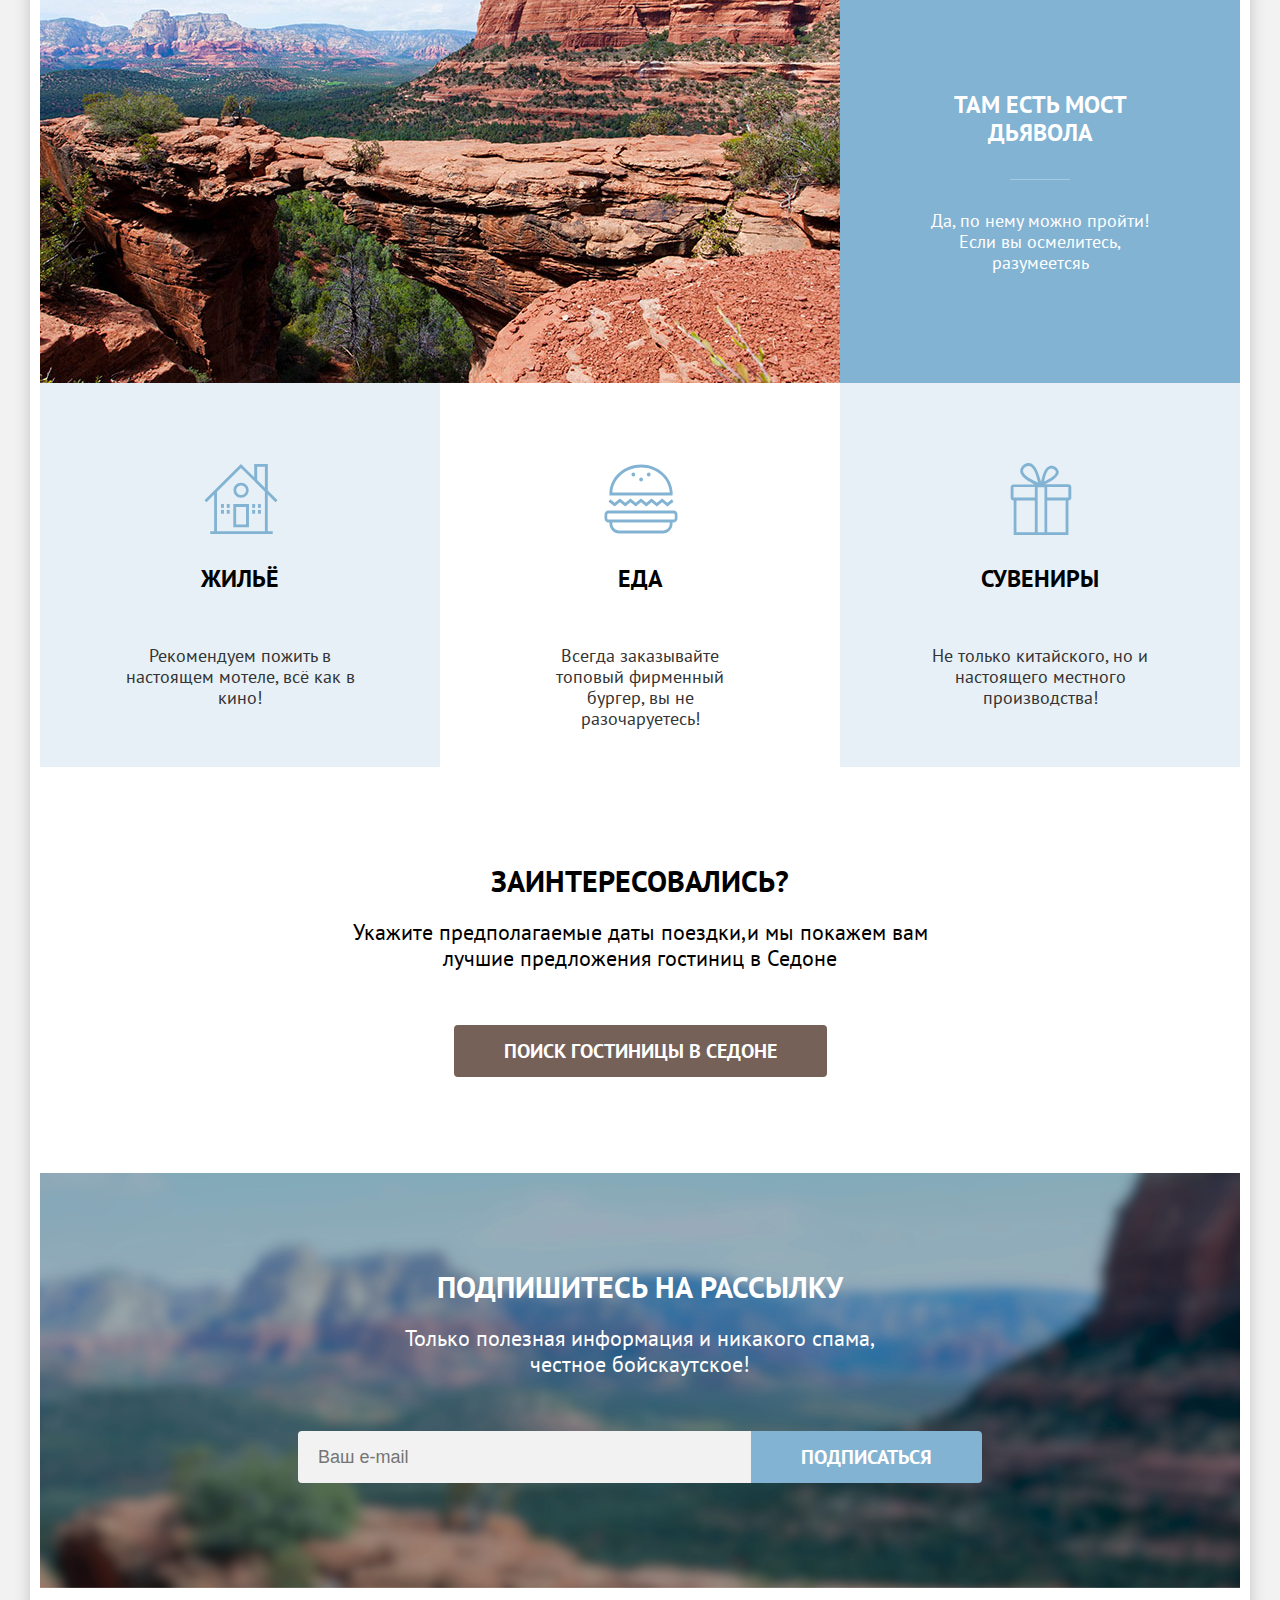
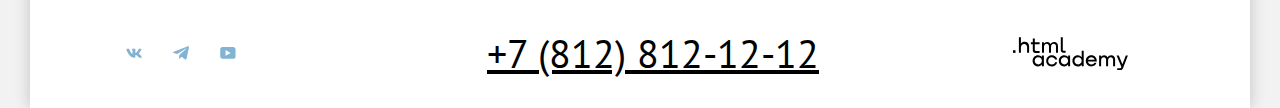
==== commit 7c89a3a2: "corrected" ====
--- a/index.html
+++ b/index.html
@@ -8,9 +8,10 @@
     <link rel="icon" href="favicon.ico">
   </head>
 
-  <body>
-    <header class="header">
-      <div class="container">
+  <body class="page-body">
+    <div class="container page-conteiner">
+      <header class="header">
+
         <nav class="navigation">
           <a class="navigation-logo" href="https://htmlacademy.ru/"><img src="images/logo.svg" width="140" height="70"
               alt="Логотип города Седона"></a>
@@ -46,10 +47,10 @@
             </li>
           </ul>
         </nav>
-      </div>
-    </header>
-    <main class="main-page main-index">
-      <div class="container">
+
+      </header>
+      <main class="main-page main-index">
+
         <div class="hero-block"> <img class="welcome-logo" src="images/welcome.svg" alt="welcome-vector"> <img
             class="divider" src="images/divider.svg" alt="divider">
         </div>
@@ -93,19 +94,19 @@
                 вы осмелитесь, разумеетсяь</p>
             </li>
             <li class="advantages-item advantages-item-lightblue">
-              <img class="advantages-icons" src="/images/icons/home-icon.svg" alt="home-icon">
+              <img class="advantages-icons" src="./images/icons/home-icon.svg" alt="home-icon">
               <h3 class="advantages-title advantages-title-icons">Жильё</h3>
               <p class="advantages-description advantages-description-icons">Рекомендуем пожить в настоящем
                 мотеле, всё как в кино!</p>
             </li>
             <li class="advantages-item">
-              <img class="advantages-icons" src="/images/icons/food-icon.svg" alt="food-icon">
+              <img class="advantages-icons" src="./images/icons/food-icon.svg" alt="food-icon">
               <h3 class="advantages-title advantages-title-icons">Еда</h3>
               <p class="advantages-description advantages-description-icons">Всегда заказывайте топовый фирменный
                 бургер, вы не разочаруетесь!</p>
             </li>
             <li class="advantages-item advantages-item-lightblue">
-              <img class="advantages-icons" src="/images/icons/gift-icon.svg" alt="gift-icon">
+              <img class="advantages-icons" src="./images/icons/gift-icon.svg" alt="gift-icon">
               <h3 class="advantages-title advantages-title-icons">Сувениры</h3>
               <p class="advantages-description advantages-description-icons">Не только китайского, но и настоящего
                 местного производства!</p>
@@ -133,10 +134,10 @@
             </form>
           </div>
         </section>
-      </div>
-    </main>
-    <footer>
-      <div class="container">
+
+      </main>
+      <footer>
+
         <div class="page-footer">
           <ul class="footer-social-list list-reset">
             <li class="footer-social-item">
@@ -164,52 +165,54 @@
 
           </a>
         </div>
-      </div>
-    </footer>
-    <div class="modal-container">
-      <div class="modal modal-date">
-        <button class="modal-close-button">
-          <span class="visually-hidden">Закрыть</span>
-        </button>
-        <section class="modal-content">
-          <h2 class="modal-title">поиск гостиницы в седоне</h2>
-          <form class="date-form" action="https://echo.htmlacademy.ru/" method="post">
-            <p class="field-group">
-              <label class="title-form" for="date-checkin">Дата заезда:</label>
-              <input class="view-input date-form-field" type="date" id="date-checkin" name="date-checkin">
-            </p>
-            <p class=" description-date description-date-past">мы не можем отправить вас в прошлое</p>
-            <p class="field-group">
-              <label class="title-form" for="date-checkin">Дата выезда:</label>
-              <input class=" view-input date-form-field " type="date" id="date-checkout" name="date-checkin">
-            </p>
-            <p class="description-date">На эти даты есть свободные номера.Пока есть</p>
-            <div class="choice-people">
-              <p class="field-group field-group-number">
-                <label class="title-form" for="choice-adults">Взрослые:</label>
-                <input class="view-input number-form-field " type="number" id="choice-adults" name="choice-adults"
-                  placeholder="1">
+
+      </footer>
+      <div class="modal-container">
+        <div class="modal modal-date">
+          <button class="modal-close-button">
+            <span class="visually-hidden">Закрыть</span>
+          </button>
+          <section class="modal-content">
+            <h2 class="modal-title">поиск гостиницы в седоне</h2>
+            <form class="date-form" action="https://echo.htmlacademy.ru/" method="post">
+              <p class="field-group">
+                <label class="title-form" for="date-checkin">Дата заезда:</label>
+                <input class="view-input date-form-field" type="date" id="date-checkin" name="date-checkin">
               </p>
-              <p class="field-group field-group-number ">
-                <label class="title-form title-form-children" for="choice-children">Дети:</label>
-                <span class="tooltip">
-                  <button class="tooltip-toggle" type="button">
-                    <svg width="26" height="26" viewBox="0 0 26 26" fill="none" xmlns="http://www.w3.org/2000/svg">
-                      <circle cx="13" cy="13" r="13" fill="#83B3D3" />
-                      <path fill-rule="evenodd" clip-rule="evenodd" d="M12 7H14V9H12V7ZM14 19H12V10H14V19Z"
-                        fill="white" />
-                    </svg>
-                  </button>
-                  <span class="tooltip-text">Укажите количество детей, которые будут с вами, возраст которых от 6 до 18
-                    лет. Дети до 6 лет размещаются бесплатно.</span>
-                </span>
-                <input class="view-input number-form-field" type="number" id="choice-children" name="choice-children"
-                  placeholder="2">
+              <p class=" description-date description-date-past">мы не можем отправить вас в прошлое</p>
+              <p class="field-group">
+                <label class="title-form" for="date-checkin">Дата выезда:</label>
+                <input class=" view-input date-form-field " type="date" id="date-checkout" name="date-checkin">
               </p>
-            </div>
-            <button class="btn btn-accent btn-form btn-modal">найти</button>
-          </form>
-        </section>
+              <p class="description-date">На эти даты есть свободные номера.Пока есть</p>
+              <div class="choice-people">
+                <p class="field-group field-group-number">
+                  <label class="title-form" for="choice-adults">Взрослые:</label>
+                  <input class="view-input number-form-field " type="text" id="choice-adults" name="choice-adults"
+                    placeholder="1">
+                </p>
+                <p class="field-group field-group-number ">
+                  <label class="title-form title-form-children" for="choice-children">Дети:</label>
+                  <span class="tooltip">
+                    <button class="tooltip-toggle" type="button">
+                      <svg width="26" height="26" viewBox="0 0 26 26" fill="none" xmlns="http://www.w3.org/2000/svg">
+                        <circle cx="13" cy="13" r="13" fill="#83B3D3" />
+                        <path fill-rule="evenodd" clip-rule="evenodd" d="M12 7H14V9H12V7ZM14 19H12V10H14V19Z"
+                          fill="white" />
+                      </svg>
+                    </button>
+                    <span class="tooltip-text">Укажите количество детей, которые будут с вами, возраст которых от 6 до
+                      18
+                      лет. Дети до 6 лет размещаются бесплатно.</span>
+                  </span>
+                  <input class="view-input number-form-field" type="text" id="choice-children" name="choice-children"
+                    placeholder="2">
+                </p>
+              </div>
+              <button class="btn btn-accent btn-form btn-modal">найти</button>
+            </form>
+          </section>
+        </div>
       </div>
     </div>
   </body>
--- a/styles/styles.css
+++ b/styles/styles.css
@@ -15,7 +15,6 @@
 }
 
 body {
-
   display: flex;
   flex-direction: column;
   margin: 0;
@@ -24,8 +23,23 @@
   font-family: "PT Sans", "Arial", sans-serif;
   font-size: 22px;
   line-height: 26px;
+}
+
+.page-body {
+  background: #F2F2F2;
+}
+
+.container {
+  width: 1200px;
+  margin: 0 auto;
+  padding: 0 10px;
+}
+
+.page-conteiner {
   background: #FFFFFF;
-}
+  box-shadow: 0 0 15px rgb(0 0 0 / 20%);
+}
+
 
 .visually-hidden {
   position: absolute;
@@ -41,20 +55,29 @@
 .btn {
   padding: 8px 50px;
   font-family: "PT Sans", "Arial", sans-serif;
-  font-style: normal;
-  font-weight: 700;
-  font-size: 20px;
-  line-height: 36px;
+  font-size: 16px;
+  line-height: 20px;
+  font-weight: 700;
   text-transform: uppercase;
   text-align: center;
   text-decoration: none;
   color: #ffffff;
   border: none;
+  border-radius: 4px;
+}
+
+.btn:disabled {
+  background: #E5E5E5;
 }
 
 .btn-primary {
   background-color: #756157;
   border-radius: 4px;
+}
+
+.btn-primary:hover,
+.btn-primary:focus {
+  background: #615048;
 }
 
 .btn-navigation {
@@ -69,6 +92,9 @@
 
 .btn-search {
   margin-top: 54px;
+  font-weight: 700;
+  font-size: 20px;
+  line-height: 36px;
 }
 
 .btn-accent {
@@ -78,6 +104,9 @@
 }
 
 .btn-accent-form {
+  font-weight: 700;
+  font-size: 20px;
+  line-height: 36px;
   background: #82B3D3;
   border-radius: 0 4px 4px 0;
   width: 232px;
@@ -124,6 +153,42 @@
   padding: 8px 20px;
 }
 
+.btn-primary-detail {
+  display: inline-block;
+  padding: 8px 26px;
+  border: none;
+  cursor: pointer;
+  border-radius: 4px;
+}
+
+.btn-select {
+  display: inline-block;
+  padding: 8px 20px;
+  border: none;
+  cursor: pointer;
+  border-radius: 4px;
+}
+
+.btn-secondary {
+  background-color: #82b3d3;
+}
+
+.btn-secondary:hover,
+.btn-accent-form:hover,
+.btn-form:hover {
+  background: #68A2CA;
+}
+
+.btn-green {
+  background: #7DB54F;
+  padding-left: 16px;
+}
+
+.btn-green:focus,
+.btn-green:hover {
+  background: #6C9E42;
+}
+
 .list-reset {
   list-style-type: none;
   margin: 0;
@@ -193,18 +258,13 @@
   text-align: center;
   text-decoration: none;
 }
-.navigation-link-user{
+
+.navigation-link-user {
   padding: 20px 16px;
 }
 
 .main-page {
   flex-grow: 1;
-}
-
-.container {
-  width: 1200px;
-  margin: 0 auto;
-  padding: 0 10px;
 }
 
 .hero-block {
@@ -454,36 +514,35 @@
   font-size: 30px;
   line-height: 36px;
   text-transform: uppercase;
-  margin: 0;
-}
-
-.select-control {
-  width: 292px;
-  height: 49px;
+  margin-top: 6px;
 }
 
 .filter {
   display: flex;
   flex-wrap: wrap;
-  flex-direction: column;
   border: none;
   margin-top: 40px;
   width: 1060px;
   height: 160px;
 }
-.accommodation-filter-group{
-  margin-left: 48px;
-}
+
+.accommodation-filter-group {
+  margin-left: 54px;
+}
+
 .infrastructure-filter-list,
 .accommodation-filte-list {
   margin-top: 25px;
 }
-.infrastructure-filter-title{
-  padding: 0;
-}
-.infrastructure-filter-group{
-  margin: 0;
-}
+
+.infrastructure-filter-title {
+  padding: 0;
+}
+
+.infrastructure-filter-group {
+  margin: 0;
+}
+
 .selection {
   font-style: normal;
   font-weight: 700;
@@ -500,17 +559,47 @@
 }
 
 .price {
+  position: relative;
   border: none;
   width: 288px;
   height: 160px;
   display: flex;
   flex-direction: column;
   align-items: flex-start;
-  margin-left: 136px;
+  margin-left: 111px;
+}
+
+.min-max {
+  position: absolute;
+  width: 17px;
+  height: 24px;
+  font-family: 'PT Sans';
+  font-style: normal;
+  font-weight: 400;
+  font-size: 18px;
+  line-height: 24px;
+  color: #000000;
+  opacity: 0.3;
+}
+
+.min-choice {
+  left: 122px;
+  top: 45px;
+}
+
+.max-choice {
+  right: 36px;
+  top: 45px;
 }
 
 .price-form {
   margin-top: 32px;
+}
+
+.btn-choice {
+  display: flex;
+  flex-direction: column;
+  margin-left: 49px;
 }
 
 .control {
@@ -523,25 +612,26 @@
   display: flex;
   width: 292px;
   height: 49px;
-  margin-left: 192px;
+  margin-left: 222px;
   border: 2px solid #E5E5E5;
   border-radius: 4px;
 }
 
 .select-control:hover,
-.select-control:focus {
+.select-control:focus,
+.select-control:active {
   border: 2px solid #68A2CA;
   border-radius: 4px;
 }
 
-.select-control:active {
+.select-control:disabled {
   border: 2px solid #3F5E72;
   border-radius: 4px;
 }
 
 .sorting {
   display: flex;
-  margin: 50px 70px 40px 70px;
+  margin: 50px 70px 20px 70px;
 }
 
 .sortyng-type {
@@ -563,102 +653,89 @@
   border-radius: 4px;
 }
 
-.hotel-card-title {
-  font-weight: 700;
-  font-size: 24px;
-  line-height: 28px;
+.catalog {
+  display: flex;
+  justify-content: space-between;
+  flex-wrap: wrap;
+  margin: 0 70px;
+}
+.hotels-card {
+  display: inline-grid;
+  grid-template-columns: 140px 140px;
+  grid-template-rows: 212px min-content auto min-content min-content auto;
+  border: 1px solid #e6e6e6;
+  padding: 20px 20px 0;
+  gap: 16px 20px;
+}
+
+.hotels-link {
+  grid-column: 1 / -1;
+}
+
+.hotels-title {
+  font-weight: 700;
+
   color: #000000;
   text-decoration: none;
-}
-
-.hotel-card-image-link {
-  margin: 0;
-}
-
-.hotel-card-image {
-  width: 300px;
-  height: 212px;
-  padding: 20px 20px 0;
-}
-
-.hotel-card {
-  display: flex;
-  flex-direction: column;
-  flex-wrap: wrap;
-  border: 1px solid #E6E6E6;
-  border-radius: 4px;
-}
-
-.hotel-card-content {
-  display: flex;
-  flex-direction: row;
-  flex-wrap: wrap;
-  flex-grow: 1;
-  padding: 11px 20px 20px;
-}
-
-.hotel-card-link {
-  text-decoration: none;
-}
-
-.hotel-card-title {
-  margin: 0;
-}
-
-.hotel-card-name {
-  margin-top: 16px;
-  margin-right: 20px;
+  grid-column: 1 / -1;
+  word-break: break-word;
+}
+
+.hotels-name,
+.hotels-price {
+  padding: 0;
+  margin: 0;
   font-weight: 400;
   font-size: 18px;
   line-height: 21px;
+}
+
+.hotels-price {
+  text-align: end;
+}
+
+.rating {
+  display: flex;
   width: 140px;
-  height: 21px;
-}
-
-.hotel-card-price {
+  padding-top: 10px;
+}
+
+.rating-star {
+  width: 18px;
+  height: 17px;
+  padding-right: 6px;
+}
+
+.rating span {
+  background-image: url("../images/icons/star-icon.svg");
+  background-repeat: no-repeat;
+}
+
+.rating-number {
+  font-size: 16px;
+  line-height: 35px;
+  color: #333;
+  text-transform: uppercase;
+  background-color: #f2f2f2;
   width: 140px;
-  height: 21px;
-  margin-top: 16px;
-  text-align: right;
-  font-weight: 400;
-  font-size: 18px;
-  line-height: 21px;
-}
-
-.hotel-list {
-  display: grid;
-  grid-template-columns: repeat(3, 340px);
-  margin: 0;
-  margin-left: 70px;
-  margin-bottom: 80px;
-  padding: 0;
-  gap: 20px;
-}
-
-.hotel-stars {
-  width: 140px;
-  height: 37px;
-  background-image: url(../images/icons/star-icon.svg);
-  background-repeat: repeat-x;
-  margin-right: 20px 0;
-}
-
-.hotel-raiting {
-  width: 140px;
-  height: 37px;
-  margin-left: 20px;
-  text-align: center;
-  text-transform: uppercase;
-  font-weight: 400;
-  font-size: 16px;
-  line-height: 20px;
-  background: #F2F2F2;
-  border-radius: 4px;
-}
+  min-height: 37px;
+  text-align: center;
+  margin: 0;
+  padding: 0;
+  border-radius: 4px;
+}
+
+.names {
+  margin: 0;
+}
+.hotels-card:last-child {
+  margin-top: 20px;
+}
+
 
 .pagination {
   display: flex;
-  margin-left: 70px;
+  margin: 84px 0 0 70px;
   padding: 0;
 }
 
@@ -668,6 +745,7 @@
 }
 
 .pagination-link {
+  position: relative;
   display: block;
   text-align: center;
   width: 60px;
@@ -682,6 +760,18 @@
   text-transform: uppercase;
 }
 
+.pagination-link:hover,
+.pagination-link:focus {
+  background: #68A2CA;
+  border: 1px solid #82B3D3;
+}
+
+.pagination-number {
+  position: absolute;
+  top: 11px;
+  left: 22px;
+}
+
 .pagination-current {
   background: #F2F2F2;
   color: #000000;
@@ -690,6 +780,8 @@
 .pagination-link-point {
   background: #FFFFFF;
   color: #000000;
+  top: 11px;
+
 }
 
 .page-footer {
@@ -702,6 +794,7 @@
 .subscribe-catolog {
   background: #FFFFFF;
   color: #000000;
+  margin-top: 60px;
 }
 
 .footer-social-list {
@@ -748,6 +841,10 @@
   background-image: url("../images/icons/html-academy-icon.svg");
 }
 
+.range {
+  margin-top: 9px;
+}
+
 .range-scale {
   margin-top: 36px;
   position: relative;
@@ -759,6 +856,10 @@
   position: absolute;
   height: 4px;
   background-color: #FFFFFF;
+}
+
+.range-bar-max {
+  opacity: 0.3;
 }
 
 .range-toggle {
@@ -787,15 +888,28 @@
 }
 
 .range-input {
-  width: 143px;
-  height: 48px;
+  width: 121px;
+  height: 46px;
+  padding-left: 20px;
   font-weight: 700;
   font-size: 18px;
   line-height: 24px;
-  margin-top: 32px;
-  background: #F2F2F2;
+  margin-top: 26px;
+  background: #E6E6E6;
   border-radius: 4px 0 0 4px;
   border: none;
+}
+
+.range-input:active {
+  background: #F2F2F2;
+  border: 2px solid #000000;
+  border-radius: 4px 0 0 4px;
+}
+
+.range-input:focus {
+  background: #E6E6E6;
+  border: 3px solid #83B3D3;
+  border-radius: 4px 0 0 4px;
 }
 
 .range-input-max {
@@ -837,9 +951,11 @@
   height: 20px;
   width: 20px;
 }
-.control-label{
+
+.control-label {
   margin-left: 16px;
 }
+
 .control {
   display: flex;
   margin-bottom: 16px;
@@ -851,6 +967,11 @@
 
 .control:active .control-mark {
   opacity: 0.3;
+}
+
+.control:focus .control-mark {
+  border: 3px solid #83B3D3;
+  border-radius: 4px;
 }
 
 .control-input[type="checkbox"]:checked + .control-mark::before {
@@ -859,10 +980,9 @@
   content: "";
   position: absolute;
   height: 10px;
-width: 12px;
-left: 4px;
-top: 5px;
-
+  width: 12px;
+  left: 4px;
+  top: 5px;
 }
 
 .control-input[type="radio"] + .control-mark {
@@ -961,8 +1081,8 @@
 
 .number-form-field {
   margin-left: 46px;
-  width: 110px;
-  height: 44px;
+  width: 31px;
+  height: 48px;
 }
 
 .title-form {
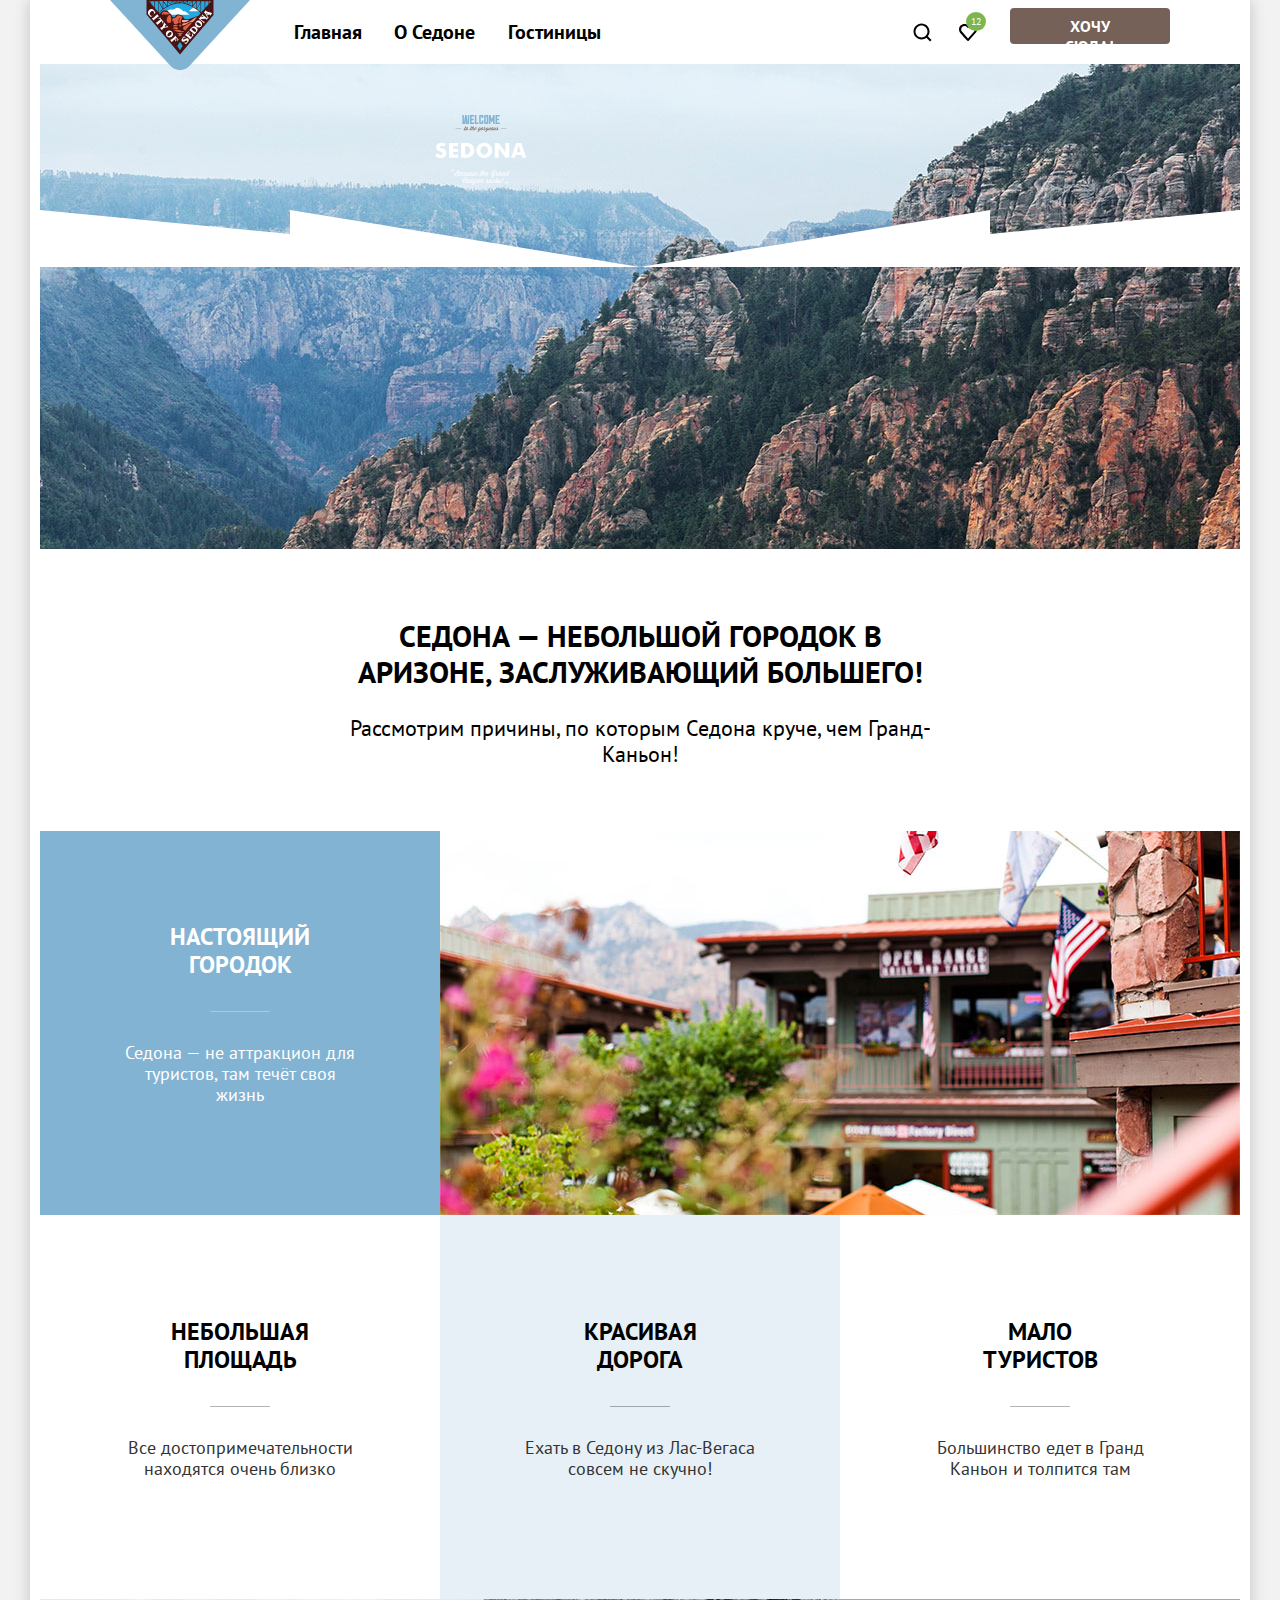
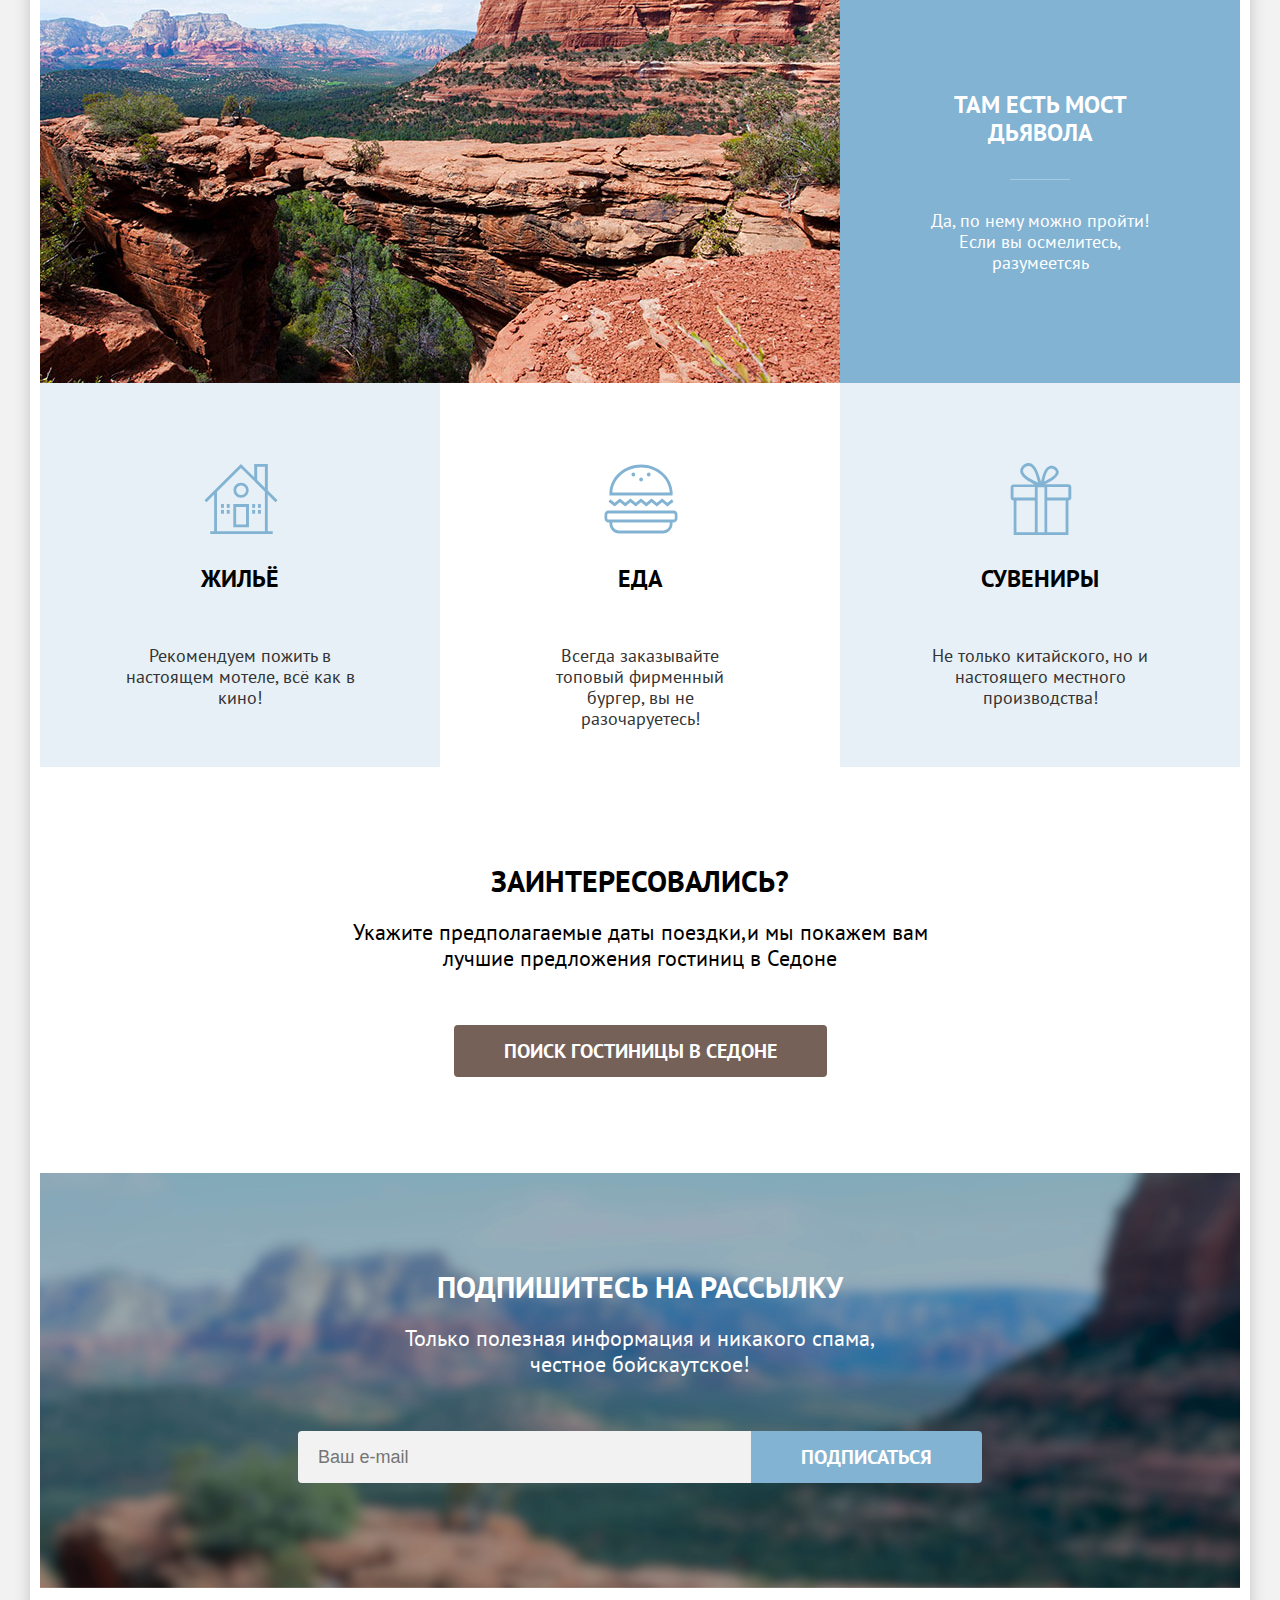
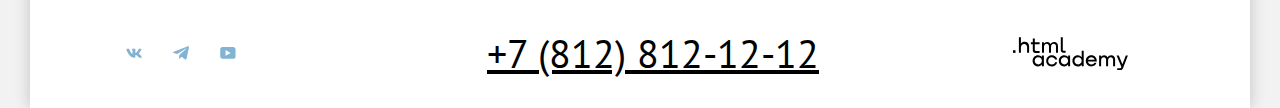
==== commit 9ab1692c: "corrected" ====
--- a/index.html
+++ b/index.html
@@ -51,8 +51,8 @@
       </header>
       <main class="main-page main-index">
 
-        <div class="hero-block"> <img class="welcome-logo" src="images/welcome.svg" alt="welcome-vector"> <img
-            class="divider" src="images/divider.svg" alt="divider">
+        <div class="hero-block"> <img class="welcome-logo" src="images/welcome.svg" width="140" height="70" alt="welcome-vector"> <img
+            class="divider" src="images/divider.svg" width="1200" height="57" alt="divider">
         </div>
         <h1 class="sedona-title">Седона — небольшой городок в Аризоне, заслуживающий большего!</h1>
         <p class="reasons">Рассмотрим причины, по которым Седона
@@ -94,19 +94,19 @@
                 вы осмелитесь, разумеетсяь</p>
             </li>
             <li class="advantages-item advantages-item-lightblue">
-              <img class="advantages-icons" src="./images/icons/home-icon.svg" alt="home-icon">
+              <img class="advantages-icons" src="./images/icons/home-icon.svg" width="75" height="72" alt="home-icon">
               <h3 class="advantages-title advantages-title-icons">Жильё</h3>
               <p class="advantages-description advantages-description-icons">Рекомендуем пожить в настоящем
                 мотеле, всё как в кино!</p>
             </li>
             <li class="advantages-item">
-              <img class="advantages-icons" src="./images/icons/food-icon.svg" alt="food-icon">
+              <img class="advantages-icons" src="./images/icons/food-icon.svg"  width="75" height="72" alt="food-icon">
               <h3 class="advantages-title advantages-title-icons">Еда</h3>
               <p class="advantages-description advantages-description-icons">Всегда заказывайте топовый фирменный
                 бургер, вы не разочаруетесь!</p>
             </li>
             <li class="advantages-item advantages-item-lightblue">
-              <img class="advantages-icons" src="./images/icons/gift-icon.svg" alt="gift-icon">
+              <img class="advantages-icons" src="./images/icons/gift-icon.svg"  width="75" height="72" alt="gift-icon">
               <h3 class="advantages-title advantages-title-icons">Сувениры</h3>
               <p class="advantages-description advantages-description-icons">Не только китайского, но и настоящего
                 местного производства!</p>
--- a/styles/styles.css
+++ b/styles/styles.css
@@ -573,7 +573,7 @@
   position: absolute;
   width: 17px;
   height: 24px;
-  font-family: 'PT Sans';
+  font-family: "PT Sans", "Arial", sans-serif;
   font-style: normal;
   font-weight: 400;
   font-size: 18px;
@@ -659,6 +659,7 @@
   flex-wrap: wrap;
   margin: 0 70px;
 }
+
 .hotels-card {
   display: inline-grid;
   grid-template-columns: 140px 140px;
@@ -728,6 +729,7 @@
 .names {
   margin: 0;
 }
+
 .hotels-card:last-child {
   margin-top: 20px;
 }
@@ -902,18 +904,13 @@
 
 .range-input:active {
   background: #F2F2F2;
-  border: 2px solid #000000;
-  border-radius: 4px 0 0 4px;
 }
 
 .range-input:focus {
   background: #E6E6E6;
-  border: 3px solid #83B3D3;
-  border-radius: 4px 0 0 4px;
 }
 
 .range-input-max {
-  border-radius: 0 4px 4px 0;
   margin-left: 2px;
 }
 
@@ -1086,7 +1083,7 @@
 }
 
 .title-form {
-  font-family: 'PT Sans';
+  font-family: "PT Sans", "Arial", sans-serif;
   font-weight: 700;
   font-size: 20px;
   line-height: 24px;
@@ -1099,7 +1096,7 @@
 
 .description-date {
   margin: 0 0 23px 137px;
-  font-family: 'PT Sans';
+  font-family: "PT Sans", "Arial", sans-serif;
   font-weight: 400;
   font-size: 16px;
   line-height: 21px;
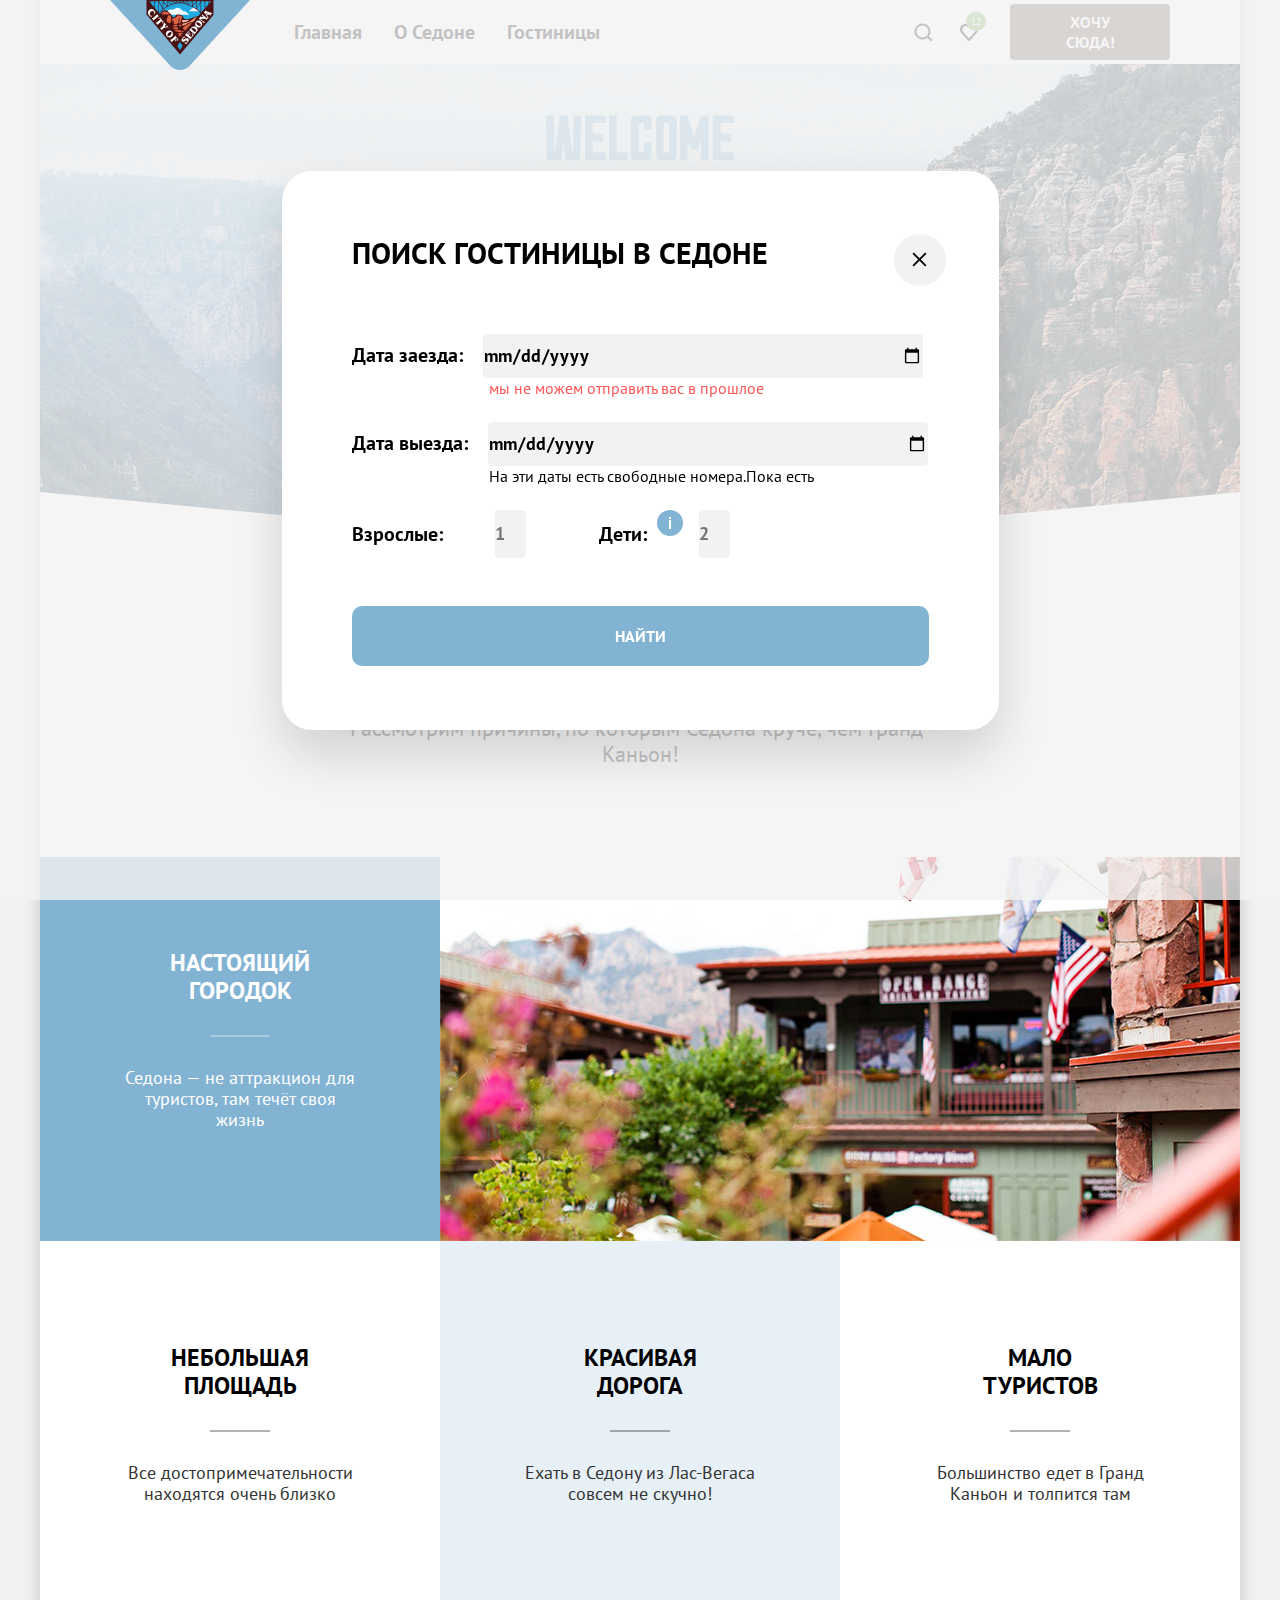
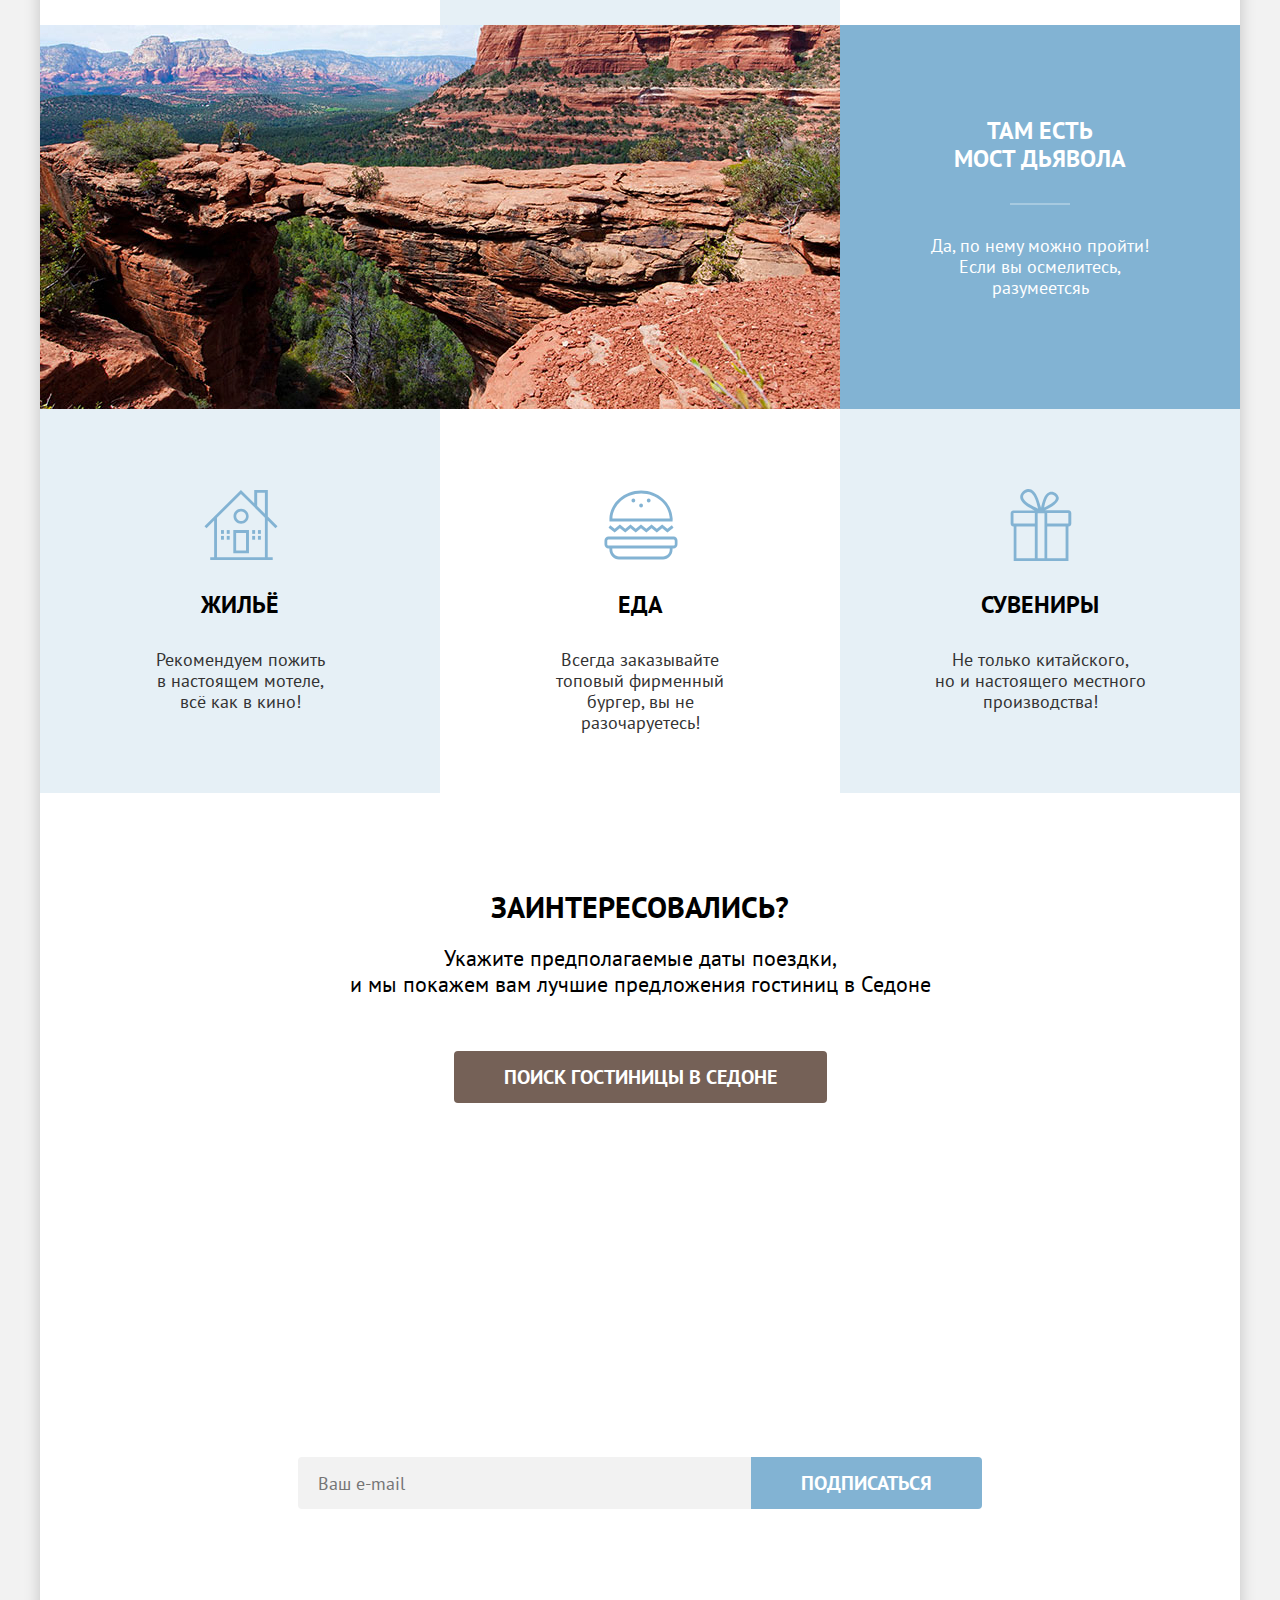
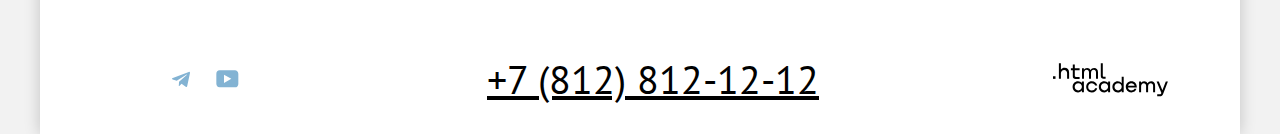
==== commit d06d6de6: "correct" ====
--- a/index.html
+++ b/index.html
@@ -9,19 +9,19 @@
   </head>
 
   <body class="page-body">
-    <div class="container page-conteiner">
+    <div class="container page-container">
       <header class="header">
 
         <nav class="navigation">
           <a class="navigation-logo" href="https://htmlacademy.ru/"><img src="images/logo.svg" width="140" height="70"
-              alt="Логотип города Седона"></a>
+              alt="Логотип города Седона."></a>
           <ul class="navigation-list list-reset">
-            <li class="navigation-item"> <a class="navigation-link" href="#">Главная</a> </li>
+            <li class="navigation-item"> <a class="navigation-link" href="index.html">Главная</a> </li>
             <li class="navigation-item"> <a class="navigation-link" href="#">О Седоне</a> </li>
             <li class="navigation-item"> <a class="navigation-link" href="catalog.html">Гостиницы</a> </li>
           </ul>
           <ul class="navigation-list navigation-user list-reset">
-            <li class="navigation-item">
+            <li class="navigation-item navigation-item-user">
               <a class="navigation-link navigation-link-user" href="#">
                 <svg class="navigation-icon" aria-hidden="true" focusable="false" width="44" height="64"
                   viewBox="0 0 44 64" fill="none" xmlns="http://www.w3.org/2000/svg">
@@ -32,7 +32,7 @@
 
                 <span class="visually-hidden">Поиск</span></a>
             </li>
-            <li class="navigation-item">
+            <li class="navigation-item navigation-item-user">
               <a class="navigation-link navigation-link-user" href="#">
                 <svg class="navigation-icon" aria-hidden="true" focusable="false" width="20" height="20"
                   viewBox="0 0 20 20" fill="none" xmlns="http://www.w3.org/2000/svg">
@@ -51,73 +51,77 @@
       </header>
       <main class="main-page main-index">
 
-        <div class="hero-block"> <img class="welcome-logo" src="images/welcome.svg" width="140" height="70" alt="welcome-vector"> <img
-            class="divider" src="images/divider.svg" width="1200" height="57" alt="divider">
+        <div class="hero-block"> <img class="welcome-logo" src="images/welcome.svg" width="458" height="352"
+            alt="welcome-vector"> <img class="divider" src="images/divider.svg" width="1200" height="57"
+            alt="Картинка молнии.">
         </div>
-        <h1 class="sedona-title">Седона — небольшой городок в Аризоне, заслуживающий большего!</h1>
+        <h1 class="sedona-title">Седона — небольшой городок в Аризоне, заслуживающий большего!
+        </h1>
         <p class="reasons">Рассмотрим причины, по которым Седона
           круче, чем Гранд-Каньон!</p>
         <section class="advanteges">
           <ul class="advanteges-list list-reset">
             <li class="advantages-item advantages-item-blue">
-              <h3 class="advantages-title advantages-title-white">Настоящий городок</h3>
-              <div class="line" style="border-bottom: solid 1px rgba(255, 255, 255, 0.3);"></div>
+              <h2 class="advantages-title advantages-title-white">Настоящий городок</h2>
+              <div class="line"></div>
               <p class="advantages-description advantages-description-white">Седона — не аттракцион для туристов,
-                там течёт своя жизнь</p>
-            </li>
-            <li class="advantages-image"> <img src="images/city_photo.jpg" width="800" height="384" alt="city_photo">
+                там течёт своя жизнь
+              </p>
+            </li>
+            <li class="advantages-image"> <img src="images/city_photo.jpg" width="800" height="384" alt="Фото города.">
             </li>
             <li class="advantages-item">
               <h3 class="advantages-title">Небольшая площадь</h3>
-              <div class="line" style="border-bottom: solid 1px rgba(0, 0, 0, 0.3);"></div>
+              <div class="line-other"></div>
               <p class="advantages-description">Все достопримечательности находятся
                 очень близко</p>
             </li>
             <li class="advantages-item advantages-item-lightblue">
               <h3 class="advantages-title">Красивая дорога</h3>
-              <div class="line" style="border-bottom: solid 1px rgba(0, 0, 0, 0.3);"></div>
+              <div class="line-other"></div>
               <p class="advantages-description">Ехать в Седону из Лас-Вегаса
                 совсем не скучно!</p>
             </li>
             <li class="advantages-item">
               <h3 class="advantages-title">Мало туристов</h3>
-              <div class="line" style="border-bottom: solid 1px rgba(0, 0, 0, 0.3);"></div>
+              <div class="line-other"></div>
               <p class="advantages-description">Большинство едет в Гранд Каньон
                 и толпится там</p>
             </li>
             <li class="advantages-image"> <img src="images/canyon_photo.jpg" width="800" height="384"
-                alt="canyon_photo"> </li>
+                alt="Фото коньона."> </li>
             <li class="advantages-item advantages-item-blue">
-              <h3 class="advantages-title advantages-title-white">Там есть мост дьявола</h3>
-              <div class="line" style="border-bottom: solid 1px rgba(255, 255, 255, 0.3);"></div>
+              <h3 class="advantages-title advantages-title-white">Там есть<br /> мост дьявола</h3>
+              <div class="line"></div>
               <p class="advantages-description advantages-description-white">Да, по нему можно пройти! Если
                 вы осмелитесь, разумеетсяь</p>
             </li>
             <li class="advantages-item advantages-item-lightblue">
-              <img class="advantages-icons" src="./images/icons/home-icon.svg" width="75" height="72" alt="home-icon">
-              <h3 class="advantages-title advantages-title-icons">Жильё</h3>
-              <p class="advantages-description advantages-description-icons">Рекомендуем пожить в настоящем
-                мотеле, всё как в кино!</p>
+              <img class="advantages-icons" src="./images/icons/home-icon.svg" width="75" height="72" alt="дом.">
+              <h2 class="advantages-title advantages-title-icons">Жильё</h2>
+              <p class="advantages-description advantages-description-icons">Рекомендуем пожить <br /> в настоящем
+                мотеле,<br /> всё как в кино!</p>
             </li>
             <li class="advantages-item">
-              <img class="advantages-icons" src="./images/icons/food-icon.svg"  width="75" height="72" alt="food-icon">
+              <img class="advantages-icons" src="./images/icons/food-icon.svg" width="75" height="72" alt="бургер.">
               <h3 class="advantages-title advantages-title-icons">Еда</h3>
-              <p class="advantages-description advantages-description-icons">Всегда заказывайте топовый фирменный
+              <p class="advantages-description advantages-description-icons">Всегда заказывайте <br />топовый фирменный
                 бургер, вы не разочаруетесь!</p>
             </li>
             <li class="advantages-item advantages-item-lightblue">
-              <img class="advantages-icons" src="./images/icons/gift-icon.svg"  width="75" height="72" alt="gift-icon">
+              <img class="advantages-icons" src="./images/icons/gift-icon.svg" width="75" height="72" alt="подарок.">
               <h3 class="advantages-title advantages-title-icons">Сувениры</h3>
-              <p class="advantages-description advantages-description-icons">Не только китайского, но и настоящего
+              <p class="advantages-description advantages-description-icons">Не только китайского, <br />но и настоящего
                 местного производства!</p>
             </li>
           </ul>
         </section>
         <section class="interest">
           <h2 class="interest-title">Заинтересовались?</h2>
-          <p class="best-offers">Укажите предполагаемые даты поездки,и
+          <p class="best-offers">Укажите предполагаемые даты поездки,<br />и
             мы покажем вам лучшие предложения
-            гостиниц в Седоне</p>
+            гостиниц в Седоне
+          </p>
           <button class="btn btn-primary btn-search" type="button">Поиск гостиницы в Седоне</button>
         </section>
         <section class="subscribe">
@@ -141,7 +145,7 @@
         <div class="page-footer">
           <ul class="footer-social-list list-reset">
             <li class="footer-social-item">
-              <a class="footer-social-link footer-social-vk" href="https://vk.com/htmlacademy">
+              <a class="footer-social-link foo" href="https://vk.com/htmlacademy">
 
 
                 <span class="visually-hidden">ВКонтакте</span>
@@ -161,7 +165,43 @@
             </li>
           </ul>
           <a class="contacts-phone" href="tel:++7(812)8121212">+7 (812) 812-12-12</a>
-          <a class="htmlacademy-link" href="https://htmlacademy.ru/">
+          <a class="htmlacademy-link" href="https://htmlacademy.ru/"><svg width="115" height="34" viewBox="0 0 115 34"
+              fill="none" xmlns="http://www.w3.org/2000/svg">
+              <path d="M0 13.2564V15.8564H2.5V13.2564H0Z" fill="black" />
+              <path
+                d="M11.6 4.85645C10 4.85645 8.8 5.55645 8 6.55645H7.9V0.356445H5.9V15.8564H7.9V10.5564C7.9 8.45645 9.2 6.95645 11.2 6.95645C13 6.95645 14.1 8.35645 14.1 10.1564V15.8564H16.1V9.75644C16.2 6.75644 14.3 4.85645 11.6 4.85645Z"
+                fill="black" />
+              <path
+                d="M26.6 5.15645H21.8V1.45645H19.8V5.25645H17.9V7.25645H19.8V13.2564C19.8 14.9564 20.8 15.9564 22.5 15.9564H26.6V13.9564H22.9C22.2 13.9564 21.8 13.5564 21.8 12.8564V7.15645H26.6V5.15645Z"
+                fill="black" />
+              <path
+                d="M41.1 4.95645C39.5 4.95645 38.2 5.75644 37.6 7.05645H37.5C36.9 5.85645 35.7 4.95645 34.1 4.95645C32.7 4.95645 31.6 5.75645 31 6.75645H30.9V5.15645H29V15.7564H31V10.3564C31 8.35645 32 6.85645 33.6 6.85645C35.1 6.85645 36 7.85645 36 9.45645V15.7564H38V10.1564C38 7.75645 39.4 6.85645 40.6 6.85645C42.1 6.85645 43 7.85645 43 9.45645V15.7564H45V9.25644C45.1 6.75644 43.6 4.95645 41.1 4.95645Z"
+                fill="black" />
+              <path
+                d="M47.8 13.0564C47.8 14.7564 48.8 15.7564 50.6 15.7564H52.6V13.7564H50.9C50.2 13.7564 49.8 13.3564 49.8 12.6564V0.356445H47.8V13.0564Z"
+                fill="black" />
+              <path
+                d="M28.9 20.0564C28 18.9564 26.7 18.2564 25 18.2564C21.9 18.2564 19.6 20.5564 19.6 23.8564C19.6 27.1564 21.9 29.4564 25 29.4564C26.8 29.4564 28 28.6564 28.8 27.5564H28.9V29.1564H30.9V18.5564H28.9V20.0564ZM25.3 27.4564C23.1 27.4564 21.7 25.8564 21.7 23.8564C21.7 21.8564 23.1 20.2564 25.3 20.2564C27.5 20.2564 28.9 21.8564 28.9 23.8564C28.9 25.7564 27.5 27.4564 25.3 27.4564Z"
+                fill="black" />
+              <path
+                d="M44.2 22.3564C43.7 19.9564 41.6 18.2564 38.8 18.2564C35.4 18.2564 33.2 20.7564 33.2 23.8564C33.2 26.9564 35.4 29.4564 38.8 29.4564C41.6 29.4564 43.7 27.6564 44.2 25.2564H42.1C41.7 26.5564 40.4 27.5564 38.8 27.5564C36.6 27.5564 35.2 25.9564 35.2 23.9564C35.2 21.9564 36.6 20.3564 38.8 20.3564C40.4 20.3564 41.6 21.3564 42.1 22.5564H44.2V22.3564Z"
+                fill="black" />
+              <path
+                d="M55.1 20.0564C54.2 18.9564 52.9 18.2564 51.2 18.2564C48.1 18.2564 45.8 20.5564 45.8 23.8564C45.8 27.1564 48.1 29.4564 51.2 29.4564C53 29.4564 54.2 28.6564 55 27.5564H55.1V29.1564H57.1V18.5564H55.1V20.0564ZM51.5 27.4564C49.3 27.4564 47.9 25.8564 47.9 23.8564C47.9 21.8564 49.3 20.2564 51.5 20.2564C53.7 20.2564 55.1 21.8564 55.1 23.8564C55.1 25.7564 53.6 27.4564 51.5 27.4564Z"
+                fill="black" />
+              <path
+                d="M68.7 20.1564C67.8 19.0564 66.5 18.2564 64.8 18.2564C61.7 18.2564 59.4 20.5564 59.4 23.8564C59.4 27.1564 61.6 29.4564 64.8 29.4564C66.5 29.4564 67.8 28.6564 68.6 27.6564H68.7V29.1564H70.7V13.7564H68.7V20.1564ZM65.1 27.4564C62.9 27.4564 61.5 25.8564 61.5 23.8564C61.5 21.8564 62.9 20.2564 65.1 20.2564C67.3 20.2564 68.7 21.8564 68.7 23.8564C68.6 25.8564 67.2 27.4564 65.1 27.4564Z"
+                fill="black" />
+              <path
+                d="M78.3 18.2564C75 18.2564 72.8 20.7564 72.8 23.8564C72.8 26.8564 74.9 29.4564 78.3 29.4564C80.8 29.4564 82.8 28.1564 83.5 25.8564H81.4C80.9 26.8564 79.8 27.4564 78.4 27.4564C76.5 27.4564 75.1 26.1564 75 24.5564H83.8C84 20.9564 81.8 18.2564 78.3 18.2564ZM78.3 20.1564C80 20.1564 81.3 21.1564 81.6 22.7564H75.1C75.4 21.2564 76.6 20.1564 78.3 20.1564Z"
+                fill="black" />
+              <path
+                d="M98.2 18.2564C96.6 18.2564 95.3 19.0564 94.6 20.2564H94.5C93.9 19.0564 92.7 18.2564 91.1 18.2564C89.7 18.2564 88.6 18.9564 88 20.0564V18.5564H86.1V29.1564H88.1V23.7564C88.1 21.7564 89.1 20.3564 90.7 20.2564C92.2 20.2564 93.1 21.2564 93.1 22.8564V29.1564H95.1V23.5564C95.1 21.1564 96.5 20.2564 97.7 20.2564C99.2 20.2564 100.1 21.2564 100.1 22.8564V29.1564H102.1V22.6564C102.2 20.0564 100.7 18.2564 98.2 18.2564Z"
+                fill="black" />
+              <path
+                d="M109.4 27.3564L105.8 18.4564H103.6L108.4 30.0564C108.1 30.9564 107.7 31.2564 106.7 31.2564H104.2V33.2564H106.7C108.5 33.2564 109.5 32.4564 110.2 30.6564L114.9 18.4564H112.8L109.4 27.3564Z"
+                fill="black" />
+            </svg>
 
           </a>
         </div>
@@ -187,7 +227,9 @@
               <p class="description-date">На эти даты есть свободные номера.Пока есть</p>
               <div class="choice-people">
                 <p class="field-group field-group-number">
+
                   <label class="title-form" for="choice-adults">Взрослые:</label>
+
                   <input class="view-input number-form-field " type="text" id="choice-adults" name="choice-adults"
                     placeholder="1">
                 </p>
--- a/styles/styles.css
+++ b/styles/styles.css
@@ -15,6 +15,7 @@
 }
 
 body {
+  min-width: 1280px;
   display: flex;
   flex-direction: column;
   margin: 0;
@@ -23,23 +24,31 @@
   font-family: "PT Sans", "Arial", sans-serif;
   font-size: 22px;
   line-height: 26px;
+  -webkit-text-size-adjust: 100%;
+  -webkit-tap-highlight-color: transparent;
 }
 
 .page-body {
   background: #F2F2F2;
 }
 
-.container {
+
+.page-container {
   width: 1200px;
   margin: 0 auto;
-  padding: 0 10px;
-}
-
-.page-conteiner {
   background: #FFFFFF;
   box-shadow: 0 0 15px rgb(0 0 0 / 20%);
 }
 
+input {
+  padding: 0;
+  margin: 0;
+  border: none;
+  border-radius: 0;
+  box-shadow: none;
+  letter-spacing: inherit;
+  overflow: visible;
+}
 
 .visually-hidden {
   position: absolute;
@@ -64,6 +73,14 @@
   color: #ffffff;
   border: none;
   border-radius: 4px;
+  overflow: visible;
+}
+
+:active,
+:hover,
+:focus {
+  outline: 0;
+  outline-offset: 0;
 }
 
 .btn:disabled {
@@ -78,6 +95,10 @@
 .btn-primary:hover,
 .btn-primary:focus {
   background: #615048;
+}
+
+.btn-primary:active {
+  opacity: 0.5;
 }
 
 .btn-navigation {
@@ -85,7 +106,6 @@
   line-height: 20px;
   padding: 8px 34px;
   width: 160px;
-  height: 36px;
   margin-left: 5px;
   ;
 }
@@ -115,7 +135,6 @@
 
 .btn-form {
   width: 191px;
-  height: 36px;
   background: #82B3D3;
   border-radius: 4px;
   font-size: 16px;
@@ -140,6 +159,7 @@
 }
 
 .btn-modal {
+  font-style: inherit;
   width: 577px;
   height: 60px;
   border-radius: 10px;
@@ -179,6 +199,12 @@
   background: #68A2CA;
 }
 
+.btn-secondary:active,
+.btn-accent-form:active,
+.btn-form:active {
+  opacity: 0.5;
+}
+
 .btn-green {
   background: #7DB54F;
   padding-left: 16px;
@@ -189,6 +215,10 @@
   background: #6C9E42;
 }
 
+.btn-green:active {
+  opacity: 0.5;
+}
+
 .list-reset {
   list-style-type: none;
   margin: 0;
@@ -203,11 +233,11 @@
 
 .navigation-list {
   display: flex;
+  justify-content: center;
   flex-wrap: wrap;
-  width: 339px;
-  margin-left: 40px;
-  padding: 0;
-  justify-content: space-around;
+  margin-left: 30px;
+
+
 }
 
 .navigation-user {
@@ -218,7 +248,7 @@
 
 }
 
-.navigation-item {
+.navigation-item-user {
   margin-right: 20px;
   align-items: center;
 }
@@ -249,7 +279,7 @@
 .navigation-link {
   position: relative;
   display: block;
-  padding: 20px 0;
+  padding: 20px 16px;
   font-size: 20px;
   line-height: 24px;
   color: #000000;
@@ -269,12 +299,11 @@
 
 .hero-block {
   height: 485px;
-  background-image: url(../images/index-background.jpg);
+  background-image: url("../images/index-background.jpg");
   background-repeat: no-repeat;
 }
 
 .sedona-title {
-  height: 72px;
   width: 620px;
   margin-left: 290px;
   font-weight: 700;
@@ -286,11 +315,10 @@
 }
 
 .welcome-logo {
-  padding: 51px 371px 20px;
+  margin: 51px 371px 20px;
 }
 
 .reasons {
-  height: 26px;
   width: 651px;
   margin-left: 275px;
   margin-top: 25px;
@@ -329,7 +357,6 @@
 
 .advantages-description {
   width: 230px;
-  height: 63px;
   margin-top: 30px;
   margin-left: auto;
   margin-right: auto;
@@ -347,7 +374,6 @@
   font-size: 24px;
   line-height: 28px;
   width: 175px;
-  height: 56px;
   margin-top: 103px;
   margin-left: auto;
   margin-right: auto;
@@ -373,7 +399,8 @@
 }
 
 .advantages-description-icons {
-  margin-top: 6px;
+  margin-top: 30px;
+  text-align: center;
 }
 
 .advantages-icons {
@@ -384,30 +411,36 @@
   margin-left: 163px;
 }
 
+
+.interest {
+  background: #FFFFFF;
+  text-align: center;
+  padding: 96px 304px;
+}
+
+.interest-title {
+  margin: 0;
+  font-weight: 700;
+  font-size: 30px;
+  line-height: 36px;
+  text-align: center;
+  text-transform: uppercase;
+}
+
 .line {
   width: 60px;
-  height: 2px;
   margin: 30px auto 0 auto;
-}
-
-.interest {
-  background: #FFFFFF;
-  text-align: center;
-  padding: 96px 304px;
-}
-
-.interest-title {
-  margin: 0;
-  font-weight: 700;
-  font-size: 30px;
-  line-height: 36px;
-  text-align: center;
-  text-transform: uppercase;
+  border-bottom: solid 2px rgba(255, 255, 255, 0.3);
+}
+
+.line-other {
+  width: 60px;
+  margin: 30px auto 0 auto;
+  border-bottom: solid 2px rgba(0, 0, 0, 0.3);
 }
 
 .best-offers {
   width: 592px;
-  height: 52px;
   margin: 20px auto 0 auto;
 }
 
@@ -415,7 +448,9 @@
   padding: 96px 258px 105px;
   text-align: center;
   color: #FFFFFF;
-  background-image: url(../images/subscribe.png);
+  background-color: #FFFFFF;
+  background-size: 100% 100%;
+  background-image: url("../images/subscribe.jpg");
   background-repeat: no-repeat;
 }
 
@@ -432,6 +467,7 @@
   height: 28px;
   margin: 0;
   padding: 12px 20px;
+  font-family: inherit;
   font-size: 18px;
   line-height: 24px;
   background: #F2F2F2;
@@ -440,6 +476,7 @@
 }
 
 .information {
+  width: 475px;
   font-weight: 400;
   font-size: 22px;
   line-height: 26px;
@@ -465,12 +502,14 @@
   display: block;
   width: 115px;
   height: 33px;
+  margin-left: 40px;
 }
 
 .catalog-hero-block {
   padding: 35px 70px 70px;
   margin: 0 auto;
-  background-image: url(../images/inner-background.jpg);
+  background-color: #FFFFFF;
+  background-image: url("../images/inner-background.jpg");
   background-repeat: no-repeat;
 }
 
@@ -506,10 +545,13 @@
 
 .sorting {
   display: flex;
+  flex-wrap: wrap;
   margin-top: 50px;
+  background-color: #FFFFFF;
 }
 
 .catalog-title {
+  min-width: 538px;
   font-weight: 700;
   font-size: 30px;
   line-height: 36px;
@@ -559,6 +601,7 @@
 }
 
 .price {
+
   position: relative;
   border: none;
   width: 288px;
@@ -612,7 +655,7 @@
   display: flex;
   width: 292px;
   height: 49px;
-  margin-left: 222px;
+  margin-right: 70px;
   border: 2px solid #E5E5E5;
   border-radius: 4px;
 }
@@ -671,6 +714,12 @@
 
 .hotels-link {
   grid-column: 1 / -1;
+}
+
+.hotels-link img {
+  max-width: 100%;
+  height: auto;
+  display: block;
 }
 
 .hotels-title {
@@ -728,6 +777,10 @@
 
 .names {
   margin: 0;
+  font-weight: 700;
+  font-size: 24px;
+  line-height: 28px;
+
 }
 
 .hotels-card:last-child {
@@ -737,6 +790,7 @@
 
 .pagination {
   display: flex;
+  flex-wrap: wrap;
   margin: 84px 0 0 70px;
   padding: 0;
 }
@@ -814,18 +868,19 @@
 
 .footer-social-link {
   display: block;
-  width: 47.33px;
+  width: 47px;
   height: 40px;
   background-color: #FFFFFF;
   background-repeat: no-repeat;
   background-position: center;
-  background-size: 16px 16px;
 }
 
 .footer-social-vk {
   background-image: url("../images/icons/vk-icon.svg");
 }
-
+.footer-social-vk:hover{
+  background: #68A2CA;
+}
 .footer-social-tg {
   background-image: url("../images/icons/telegram-icon.svg");
 }
@@ -838,10 +893,6 @@
   margin-right: 0;
 }
 
-.htmlacademy-link {
-  display: block;
-  background-image: url("../images/icons/html-academy-icon.svg");
-}
 
 .range {
   margin-top: 9px;
@@ -856,11 +907,13 @@
 
 .range-bar {
   position: absolute;
+  width: 226px;
   height: 4px;
   background-color: #FFFFFF;
 }
 
 .range-bar-max {
+  width: 287px;
   opacity: 0.3;
 }
 
@@ -893,21 +946,25 @@
   width: 121px;
   height: 46px;
   padding-left: 20px;
+  font-family: inherit;
   font-weight: 700;
   font-size: 18px;
   line-height: 24px;
   margin-top: 26px;
-  background: #E6E6E6;
+  background: #F2F2F2;
   border-radius: 4px 0 0 4px;
   border: none;
 }
 
 .range-input:active {
   background: #F2F2F2;
+  border: 2px solid #000000;
 }
 
 .range-input:focus {
+  border: solid #83B3D3;
   background: #E6E6E6;
+
 }
 
 .range-input-max {
@@ -968,8 +1025,8 @@
 
 .control:focus .control-mark {
   border: 3px solid #83B3D3;
-  border-radius: 4px;
-}
+}
+
 
 .control-input[type="checkbox"]:checked + .control-mark::before {
   background-image: url("../images/icons/mark-icon.svg");
@@ -1012,7 +1069,7 @@
 }
 
 .modal-container {
-  display: none;
+  /* display: none; */
 }
 
 .modal {
@@ -1020,6 +1077,8 @@
   margin: auto;
   padding: 64px 70px;
   background: #FFFFFF;
+box-shadow: 0 25px 50px rgba(0, 0, 0, 0.15);
+border-radius: 30px;
 }
 
 .modal-date {
@@ -1036,8 +1095,8 @@
 .modal-close-button {
   position: absolute;
   padding: 0;
-  top: 0;
-  right: 0;
+  top: 63px;
+  right: 53px;
   width: 52px;
   height: 52px;
   background-color: #F2F2F2;
@@ -1112,6 +1171,7 @@
 
 .field-group {
   margin: 0;
+  position: relative;
 }
 
 .tooltip {
@@ -1173,3 +1233,14 @@
   margin-right: auto;
   margin-top: -119px;
 }
+.minus{
+  width: 40px;
+height: 48px;
+background: #F2F2F2;
+padding: 14px 10px;
+}
+.modal-button-minus{
+  width: 40px;
+  height: 48px;
+
+}
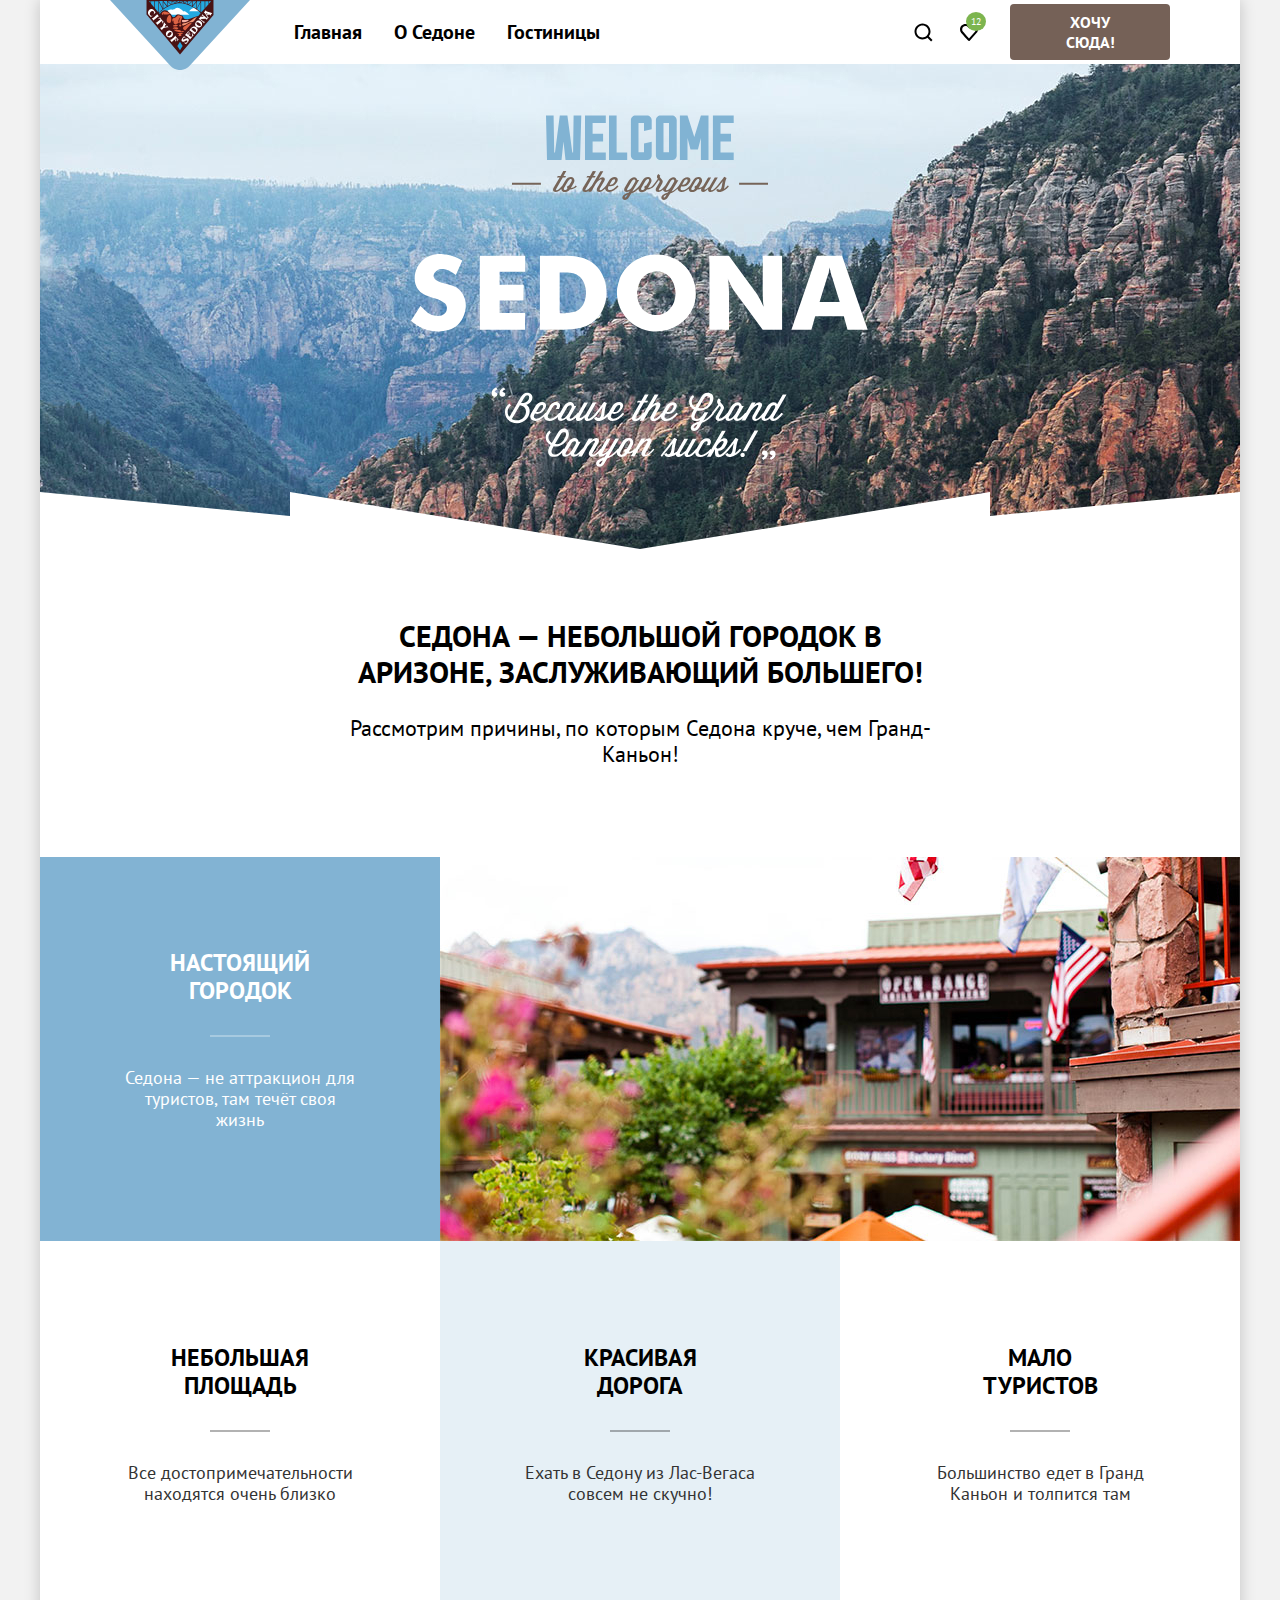
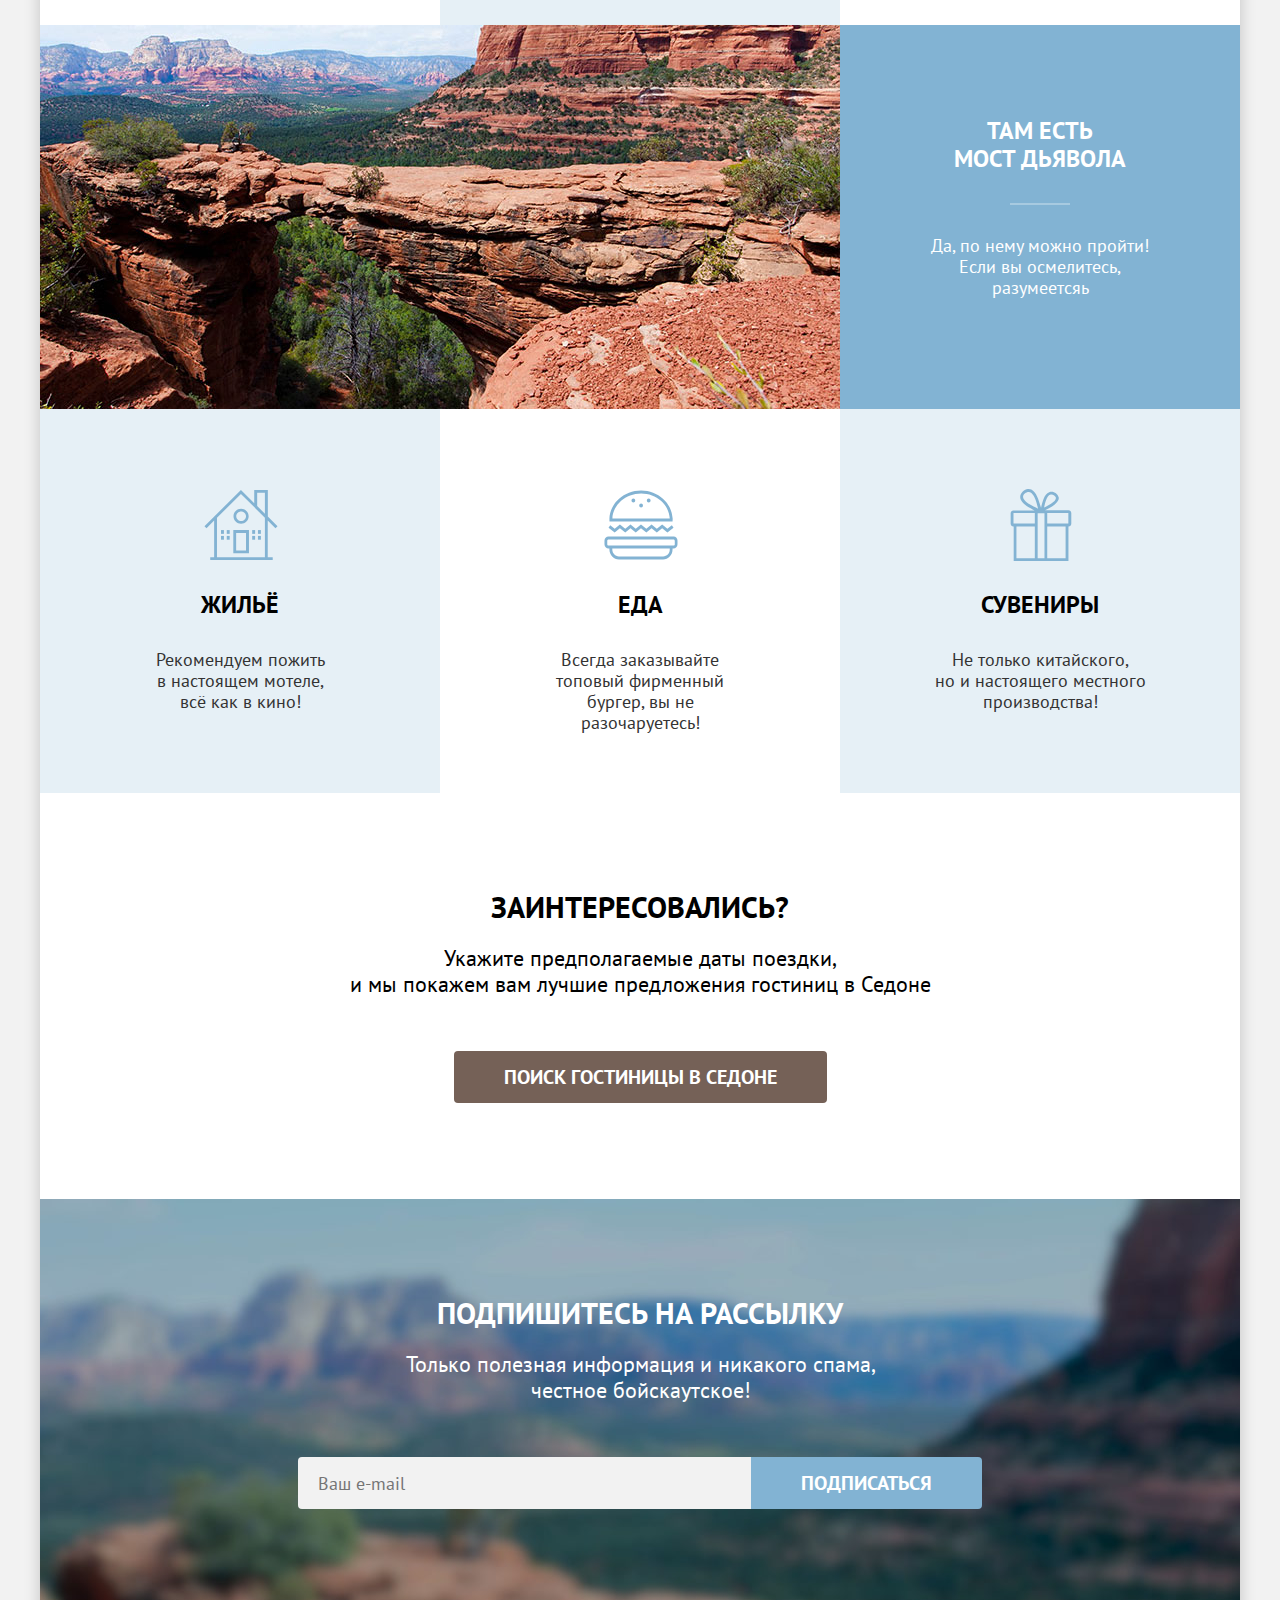
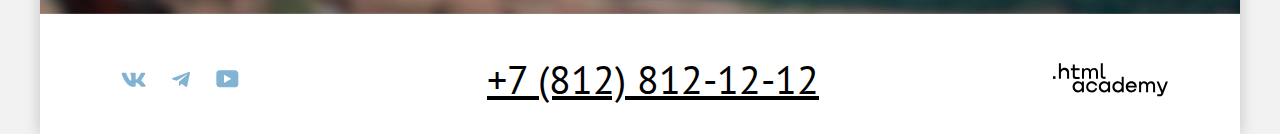
==== commit 4ab2cc91: "Merge pull request #12 from WhiteCattt/master" ====
--- a/index.html
+++ b/index.html
@@ -43,7 +43,7 @@
             </li>
             <li>
               <button class="btn btn-primary btn-navigation" type="button">
-                Хочу сюда! </button>
+                Хочу сюда!<!--<a class="navigation-link-btn" href="catalog.html"</a> >--></button>
             </li>
           </ul>
         </nav>
@@ -91,7 +91,7 @@
             <li class="advantages-image"> <img src="images/canyon_photo.jpg" width="800" height="384"
                 alt="Фото коньона."> </li>
             <li class="advantages-item advantages-item-blue">
-              <h3 class="advantages-title advantages-title-white">Там есть<br /> мост дьявола</h3>
+              <h3 class="advantages-title advantages-title-white">Там есть<br/> мост дьявола</h3>
               <div class="line"></div>
               <p class="advantages-description advantages-description-white">Да, по нему можно пройти! Если
                 вы осмелитесь, разумеетсяь</p>
@@ -99,26 +99,26 @@
             <li class="advantages-item advantages-item-lightblue">
               <img class="advantages-icons" src="./images/icons/home-icon.svg" width="75" height="72" alt="дом.">
               <h2 class="advantages-title advantages-title-icons">Жильё</h2>
-              <p class="advantages-description advantages-description-icons">Рекомендуем пожить <br /> в настоящем
+              <p class="advantages-description advantages-description-icons">Рекомендуем пожить <br/> в настоящем
                 мотеле,<br /> всё как в кино!</p>
             </li>
             <li class="advantages-item">
               <img class="advantages-icons" src="./images/icons/food-icon.svg" width="75" height="72" alt="бургер.">
               <h3 class="advantages-title advantages-title-icons">Еда</h3>
-              <p class="advantages-description advantages-description-icons">Всегда заказывайте <br />топовый фирменный
+              <p class="advantages-description advantages-description-icons">Всегда заказывайте <br/>топовый фирменный
                 бургер, вы не разочаруетесь!</p>
             </li>
             <li class="advantages-item advantages-item-lightblue">
               <img class="advantages-icons" src="./images/icons/gift-icon.svg" width="75" height="72" alt="подарок.">
               <h3 class="advantages-title advantages-title-icons">Сувениры</h3>
-              <p class="advantages-description advantages-description-icons">Не только китайского, <br />но и настоящего
+              <p class="advantages-description advantages-description-icons">Не только китайского, <br/>но и настоящего
                 местного производства!</p>
             </li>
           </ul>
         </section>
         <section class="interest">
           <h2 class="interest-title">Заинтересовались?</h2>
-          <p class="best-offers">Укажите предполагаемые даты поездки,<br />и
+          <p class="best-offers">Укажите предполагаемые даты поездки,<br/>и
             мы покажем вам лучшие предложения
             гостиниц в Седоне
           </p>
@@ -132,7 +132,7 @@
             <form class="appointment-form-mail" action="https://echo.htmlacademy.ru/" method="post">
 
               <label for="email" class="visually-hidden">Email</label>
-              <input class="field" id="email" type="email" placeholder="Ваш e-mail">
+              <input class="field" id="email" type="email" placeholder="Ваш e-mail" required>
 
               <button class="btn  btn-accent-form" type="submit">Подписаться</button>
             </form>
@@ -145,8 +145,7 @@
         <div class="page-footer">
           <ul class="footer-social-list list-reset">
             <li class="footer-social-item">
-              <a class="footer-social-link foo" href="https://vk.com/htmlacademy">
-
+              <a class="footer-social-link footer-social-vk" href="https://vk.com/htmlacademy">
 
                 <span class="visually-hidden">ВКонтакте</span>
               </a>
@@ -209,32 +208,46 @@
       </footer>
       <div class="modal-container">
         <div class="modal modal-date">
-          <button class="modal-close-button">
+          <button class="modal-close-button" type="button">
             <span class="visually-hidden">Закрыть</span>
           </button>
           <section class="modal-content">
             <h2 class="modal-title">поиск гостиницы в седоне</h2>
+
             <form class="date-form" action="https://echo.htmlacademy.ru/" method="post">
               <p class="field-group">
-                <label class="title-form" for="date-checkin">Дата заезда:</label>
-                <input class="view-input date-form-field" type="date" id="date-checkin" name="date-checkin">
+                <label class="title-form-modal" for="date-checkin">Дата Заезда:</label>
+                <input class="view-input date-form-field" type="date" id="date-checkin" name="date-checkin" required>
               </p>
-              <p class=" description-date description-date-past">мы не можем отправить вас в прошлое</p>
+              <p class=" description-date description-date-past">Мы не можем отправить вас в прошлое</p>
               <p class="field-group">
-                <label class="title-form" for="date-checkin">Дата выезда:</label>
-                <input class=" view-input date-form-field " type="date" id="date-checkout" name="date-checkin">
+                <label class="title-form-modal" for="date-checkin">Дата Выезда:</label>
+                <input class=" view-input date-form-field " type="date" id="date-checkout" name="date-checkin" required>
               </p>
               <p class="description-date">На эти даты есть свободные номера.Пока есть</p>
               <div class="choice-people">
                 <p class="field-group field-group-number">
 
-                  <label class="title-form" for="choice-adults">Взрослые:</label>
-
-                  <input class="view-input number-form-field " type="text" id="choice-adults" name="choice-adults"
-                    placeholder="1">
+                  <label class="title-form-modal" for="appointment-guests">Взрослые:</label>
                 </p>
-                <p class="field-group field-group-number ">
-                  <label class="title-form title-form-children" for="choice-children">Дети:</label>
+                <div class="modal-control">
+                  <button class="btn-modal-min btn-min" type="button">
+                    <svg width="14" height="2" viewBox="0 0 14 2" fill="none" xmlns="http://www.w3.org/2000/svg">
+                      <path d="M0 0L0 2L14 2V0L0 0Z" fill="#756157" fill-opacity="0.3" />
+                    </svg>
+
+                  </button>
+                  <input readOnly class="input" type="number" id="appointment-guests" name="input" value="2"
+                    required="">
+                  <button class="btn-modal-min btn-plus" type="button">
+                    <svg width="20" height="20" viewBox="0 0 20 20" fill="none" xmlns="http://www.w3.org/2000/svg">
+                      <path d="M17 9H11V3H9V9H3V11H9V17H11V11H17V9Z" fill="#756157" fill-opacity="0.3" />
+                    </svg>
+                  </button>
+                </div>
+
+                <p class="field-group field-group-number field-group-children ">
+                  <label class="title-form-modal" for="appointment-guests-children">Дети:</label>
                   <span class="tooltip">
                     <button class="tooltip-toggle" type="button">
                       <svg width="26" height="26" viewBox="0 0 26 26" fill="none" xmlns="http://www.w3.org/2000/svg">
@@ -246,12 +259,25 @@
                     <span class="tooltip-text">Укажите количество детей, которые будут с вами, возраст которых от 6 до
                       18
                       лет. Дети до 6 лет размещаются бесплатно.</span>
-                  </span>
-                  <input class="view-input number-form-field" type="text" id="choice-children" name="choice-children"
-                    placeholder="2">
-                </p>
+                  </span></p>
+                <div class="modal-control modal-control-children">
+                  <button class="btn-modal-min btn-min" type="button">
+                    <svg width="14" height="2" viewBox="0 0 14 2" fill="none" xmlns="http://www.w3.org/2000/svg">
+                      <path d="M0 0L0 2L14 2V0L0 0Z" fill="#756157" fill-opacity="0.3" />
+                    </svg>
+
+                  </button>
+                  <input readOnly class="input" type="number" id="appointment-guests-children" name="input" value="2"
+                    required="">
+                  <button class="btn-modal-min btn-plus" type="button">
+                    <svg width="20" height="20" viewBox="0 0 20 20" fill="none" xmlns="http://www.w3.org/2000/svg">
+                      <path d="M17 9H11V3H9V9H3V11H9V17H11V11H17V9Z" fill="#756157" fill-opacity="0.3" />
+                    </svg>
+
+                  </button>
+                </div>
               </div>
-              <button class="btn btn-accent btn-form btn-modal">найти</button>
+              <button class="btn btn-form btn-modal">найти</button>
             </form>
           </section>
         </div>
--- a/styles/styles.css
+++ b/styles/styles.css
@@ -62,6 +62,7 @@
 }
 
 .btn {
+  box-sizing: border-box;
   padding: 8px 50px;
   font-family: "PT Sans", "Arial", sans-serif;
   font-size: 16px;
@@ -110,6 +111,12 @@
   ;
 }
 
+.navigation-link-btn {
+  text-decoration: none;
+  color: #FFFFFF;
+
+}
+
 .btn-search {
   margin-top: 54px;
   font-weight: 700;
@@ -145,6 +152,18 @@
 .btn-reset {
   margin-top: 32px;
   background-color: transparent;
+}
+
+.btn-reset:hover {
+  opacity: 0.6
+}
+
+.btn-reset:active {
+  opacity: 0.3
+}
+
+.btn-reset:disabled {
+  opacity: 0.1
 }
 
 .btn-card {
@@ -160,8 +179,13 @@
 
 .btn-modal {
   font-style: inherit;
+  font-weight: 700;
+  font-size: 20px;
+  line-height: 24px;
   width: 577px;
   height: 60px;
+
+  background: #82B3D3;
   border-radius: 10px;
   margin-top: 48px;
 }
@@ -203,6 +227,12 @@
 .btn-accent-form:active,
 .btn-form:active {
   opacity: 0.5;
+}
+
+.btn-secondary:disabled,
+.btn-accent-form:disabled,
+.btn-form:disabled {
+  background: #E5E5E5;
 }
 
 .btn-green {
@@ -496,6 +526,15 @@
   line-height: 40px;
   text-transform: uppercase;
   color: #000000;
+}
+
+.contacts-phone:hover,
+.contacts-phone:focus {
+  color: #756157;
+}
+
+.contacts-phone:active {
+  opacity: 0.3;
 }
 
 .htmlacademy-link {
@@ -652,12 +691,24 @@
 }
 
 .select-control {
-  display: flex;
-  width: 292px;
-  height: 49px;
-  margin-right: 70px;
-  border: 2px solid #E5E5E5;
-  border-radius: 4px;
+  min-width: 292px;
+  font-family: inherit;
+  font-size: 18px;
+  line-height: 16px;
+  color: #333;
+  margin-left: auto;
+  border: 2px solid #e5e5e5;
+  border-radius: 4px;
+  padding: 14px 20px;
+  appearance: none;
+}
+
+.select-control-arrow {
+  background-image: url("../images/icons/arrow-control-icon.svg");
+  background-repeat: no-repeat;
+  background-size: 12px 7px;
+  background-position: center right 20px;
+
 }
 
 .select-control:hover,
@@ -681,12 +732,18 @@
   margin-right: auto;
 }
 
+.sorting-cards {
+  display: flex;
+  justify-content: space-between;
+  min-width: 160px;
+}
+
 .card-grid-toggle {
   display: flex;
   align-items: center;
   justify-content: center;
-  width: 48px;
-  height: 48px;
+  width: 44px;
+  height: 44px;
   border: 2px solid #000000;
   border-radius: 4px;
 }
@@ -694,6 +751,17 @@
 .card-grid-differ {
   border: 2px solid #E5E5E5;
   border-radius: 4px;
+}
+
+.card-grid-toggle:active,
+.card-grid-differ:active .card-grid-toggle:hover,
+.card-grid-differ:hover {
+  border: 2px solid #000000;
+}
+
+.card-grid-toggle:focus,
+.card-grid-differ:focus {
+  border: 2px solid #68A2CA;
 }
 
 .catalog {
@@ -789,6 +857,7 @@
 
 
 .pagination {
+  position: relative;
   display: flex;
   flex-wrap: wrap;
   margin: 84px 0 0 70px;
@@ -797,7 +866,6 @@
 
 .pagination-item:not(:last-child) {
   margin-right: 8px;
-
 }
 
 .pagination-link {
@@ -818,6 +886,8 @@
 
 .pagination-link:hover,
 .pagination-link:focus {
+  width: 58px;
+  height: 58px;
   background: #68A2CA;
   border: 1px solid #82B3D3;
 }
@@ -876,11 +946,9 @@
 }
 
 .footer-social-vk {
-  background-image: url("../images/icons/vk-icon.svg");
-}
-.footer-social-vk:hover{
-  background: #68A2CA;
-}
+  background-image: url("../images/icons/vk-icon.svg")
+}
+
 .footer-social-tg {
   background-image: url("../images/icons/telegram-icon.svg");
 }
@@ -892,7 +960,6 @@
 .footer-social-item:nth-child(3n) {
   margin-right: 0;
 }
-
 
 .range {
   margin-top: 9px;
@@ -957,14 +1024,17 @@
 }
 
 .range-input:active {
+  width: 119px;
+  height: 42px;
   background: #F2F2F2;
   border: 2px solid #000000;
 }
 
 .range-input:focus {
-  border: solid #83B3D3;
-  background: #E6E6E6;
-
+  width: 119px;
+  height: 42px;
+  background: #F2F2F2;
+  border: 2px solid #83B3D3;
 }
 
 .range-input-max {
@@ -1025,6 +1095,7 @@
 
 .control:focus .control-mark {
   border: 3px solid #83B3D3;
+  border-radius: 4px;
 }
 
 
@@ -1043,6 +1114,15 @@
   border-radius: 50%;
 }
 
+.control-input[type="radio"]:focus + .control-mark {
+  border-bottom-left-radius: 50%;
+  border-bottom-right-radius: 50%;
+  border: solid #83B3D3;
+  height: 16px;
+  width: 16px;
+
+}
+
 .control-input[type="radio"]:checked + .control-mark::before {
   position: absolute;
   top: 5px;
@@ -1069,7 +1149,7 @@
 }
 
 .modal-container {
-  /* display: none; */
+  display: none;
 }
 
 .modal {
@@ -1077,8 +1157,8 @@
   margin: auto;
   padding: 64px 70px;
   background: #FFFFFF;
-box-shadow: 0 25px 50px rgba(0, 0, 0, 0.15);
-border-radius: 30px;
+  box-shadow: 0 25px 50px rgba(0, 0, 0, 0.15);
+  border-radius: 30px;
 }
 
 .modal-date {
@@ -1109,7 +1189,7 @@
 }
 
 .modal-title {
-  margin: 0 0 63px;
+  margin: 0 0 55px;
   font-family: "PT Sans", "Arial", sans-serif;
   font-style: normal;
   font-weight: 700;
@@ -1132,7 +1212,7 @@
 .date-form-field {
   margin-left: 14px;
   width: 440px;
-  height: 44px;
+  height: 48px;
 }
 
 .number-form-field {
@@ -1148,13 +1228,11 @@
   line-height: 24px;
 }
 
-.field-group-number {
-  width: 247px;
-  height: 48px;
-}
+
 
 .description-date {
-  margin: 0 0 23px 137px;
+  margin-left: 157px;
+  margin-top: 0;
   font-family: "PT Sans", "Arial", sans-serif;
   font-weight: 400;
   font-size: 16px;
@@ -1166,17 +1244,22 @@
 }
 
 .choice-people {
+
   display: flex;
 }
 
 .field-group {
   margin: 0;
   position: relative;
+}
+
+.field-group-children {
+  margin-left: 92px;
 }
 
 .tooltip {
   position: absolute;
-  margin-left: 4px;
+
   width: 26px;
   height: 26px;
 }
@@ -1185,7 +1268,7 @@
   border: none;
   background-color: transparent;
   padding: 0;
-  margin: 0;
+  margin-left: 12px;
   display: block;
 }
 
@@ -1233,14 +1316,61 @@
   margin-right: auto;
   margin-top: -119px;
 }
-.minus{
-  width: 40px;
-height: 48px;
-background: #F2F2F2;
-padding: 14px 10px;
-}
-.modal-button-minus{
-  width: 40px;
+
+.modal-control {
+  position: relative;
+  display: block;
+  max-width: 110px;
+  margin-left: 40px;
+}
+
+.modal-control-children {
+  margin-left: 88px;
+}
+
+.btn-modal-min {
+  box-sizing: border-box;
+  font-family: inherit;
+  font-size: 16px;
+  line-height: 20px;
+  font-weight: 700;
+  text-align: center;
+  text-decoration: none;
+  text-transform: uppercase;
+  border-radius: 4px;
+  cursor: pointer;
+  border: none;
+  color: #756157;
+  position: absolute;
+}
+
+.btn-min {
+  left: 6px;
+  top: 10px;
+}
+
+.btn-plus {
+  right: 9px;
+  top: 16px;
+}
+
+.input {
+  width: 100%;
   height: 48px;
-
-}
+  background-color: #f2f2f2;
+  border-radius: 4px;
+  font-family: "PT Sans", sans-serif;
+  font-size: 18px;
+  font-weight: 700;
+  border: none;
+  text-align: center;
+  color: #000;
+}
+
+.title-form-modal {
+  font-family: 'PT Sans' sans-serif;
+  font-style: normal;
+  font-weight: 700;
+  font-size: 20px;
+  line-height: 24px;
+}
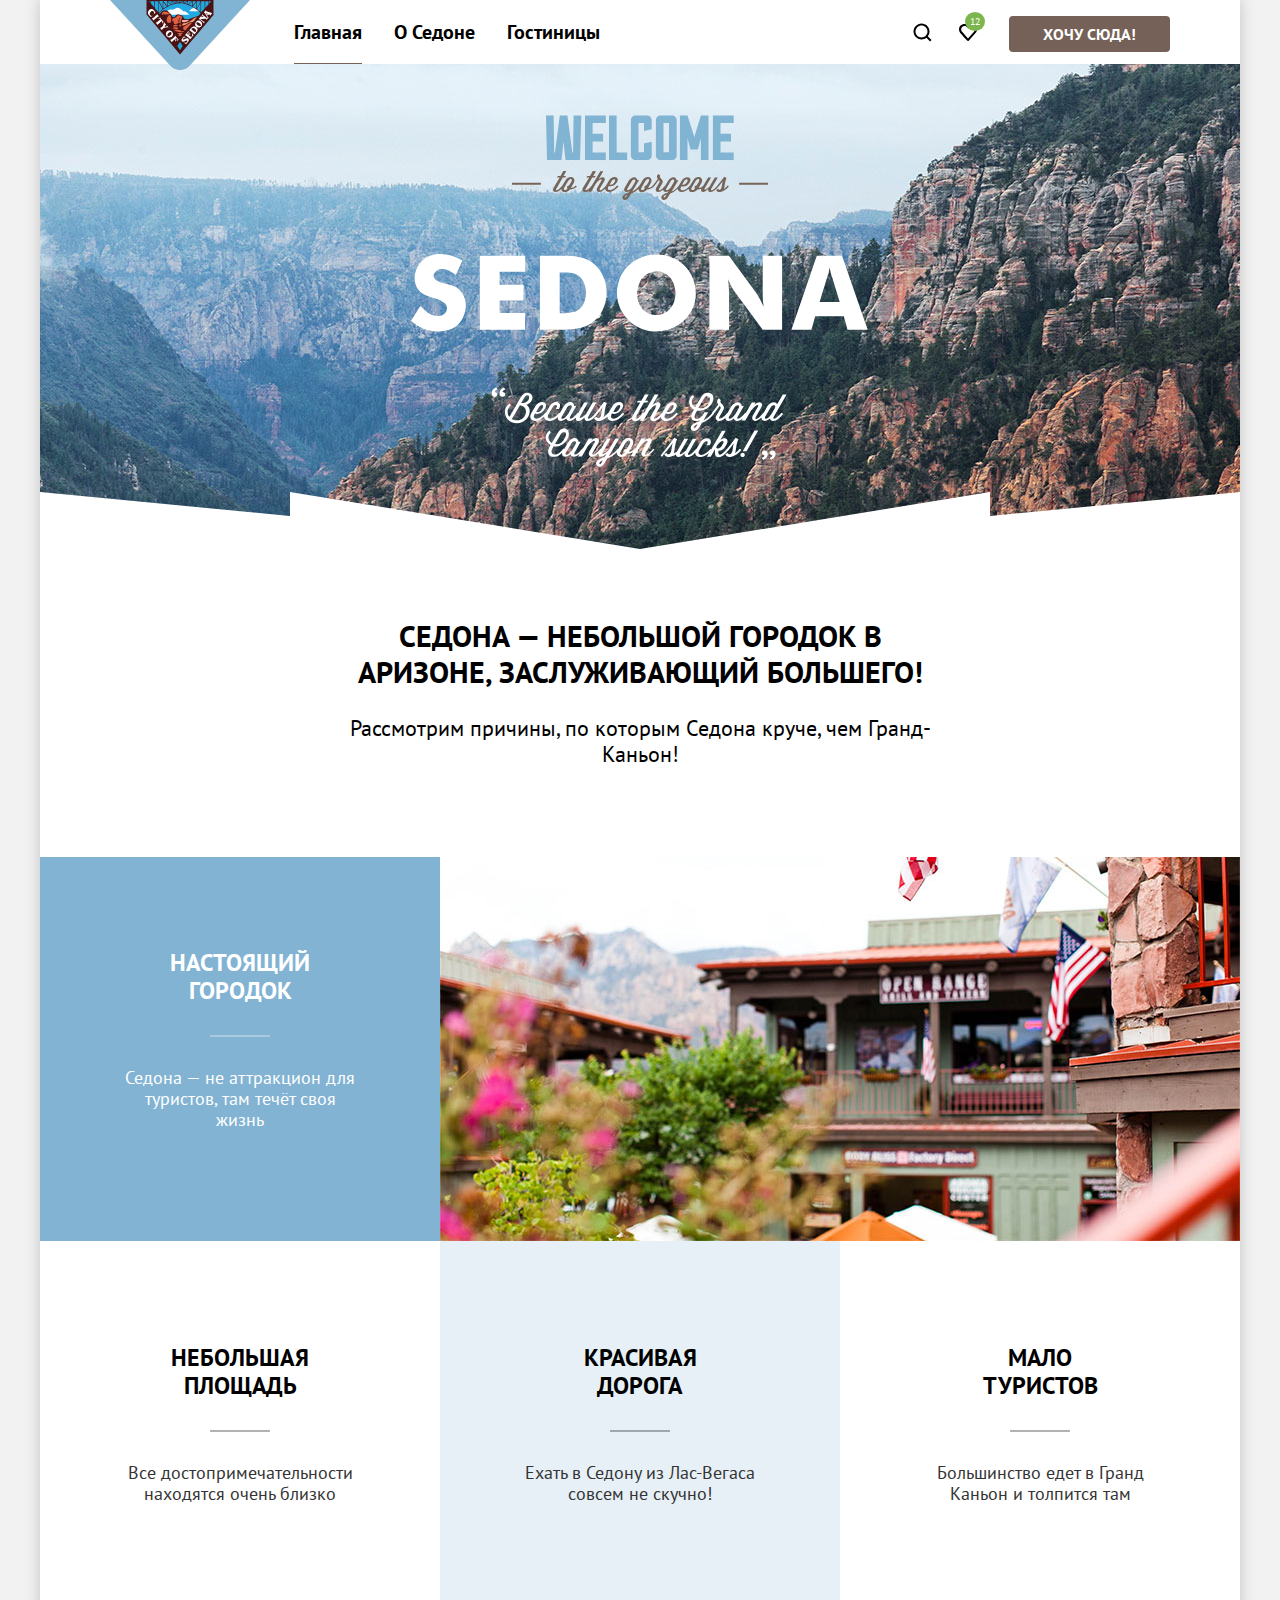
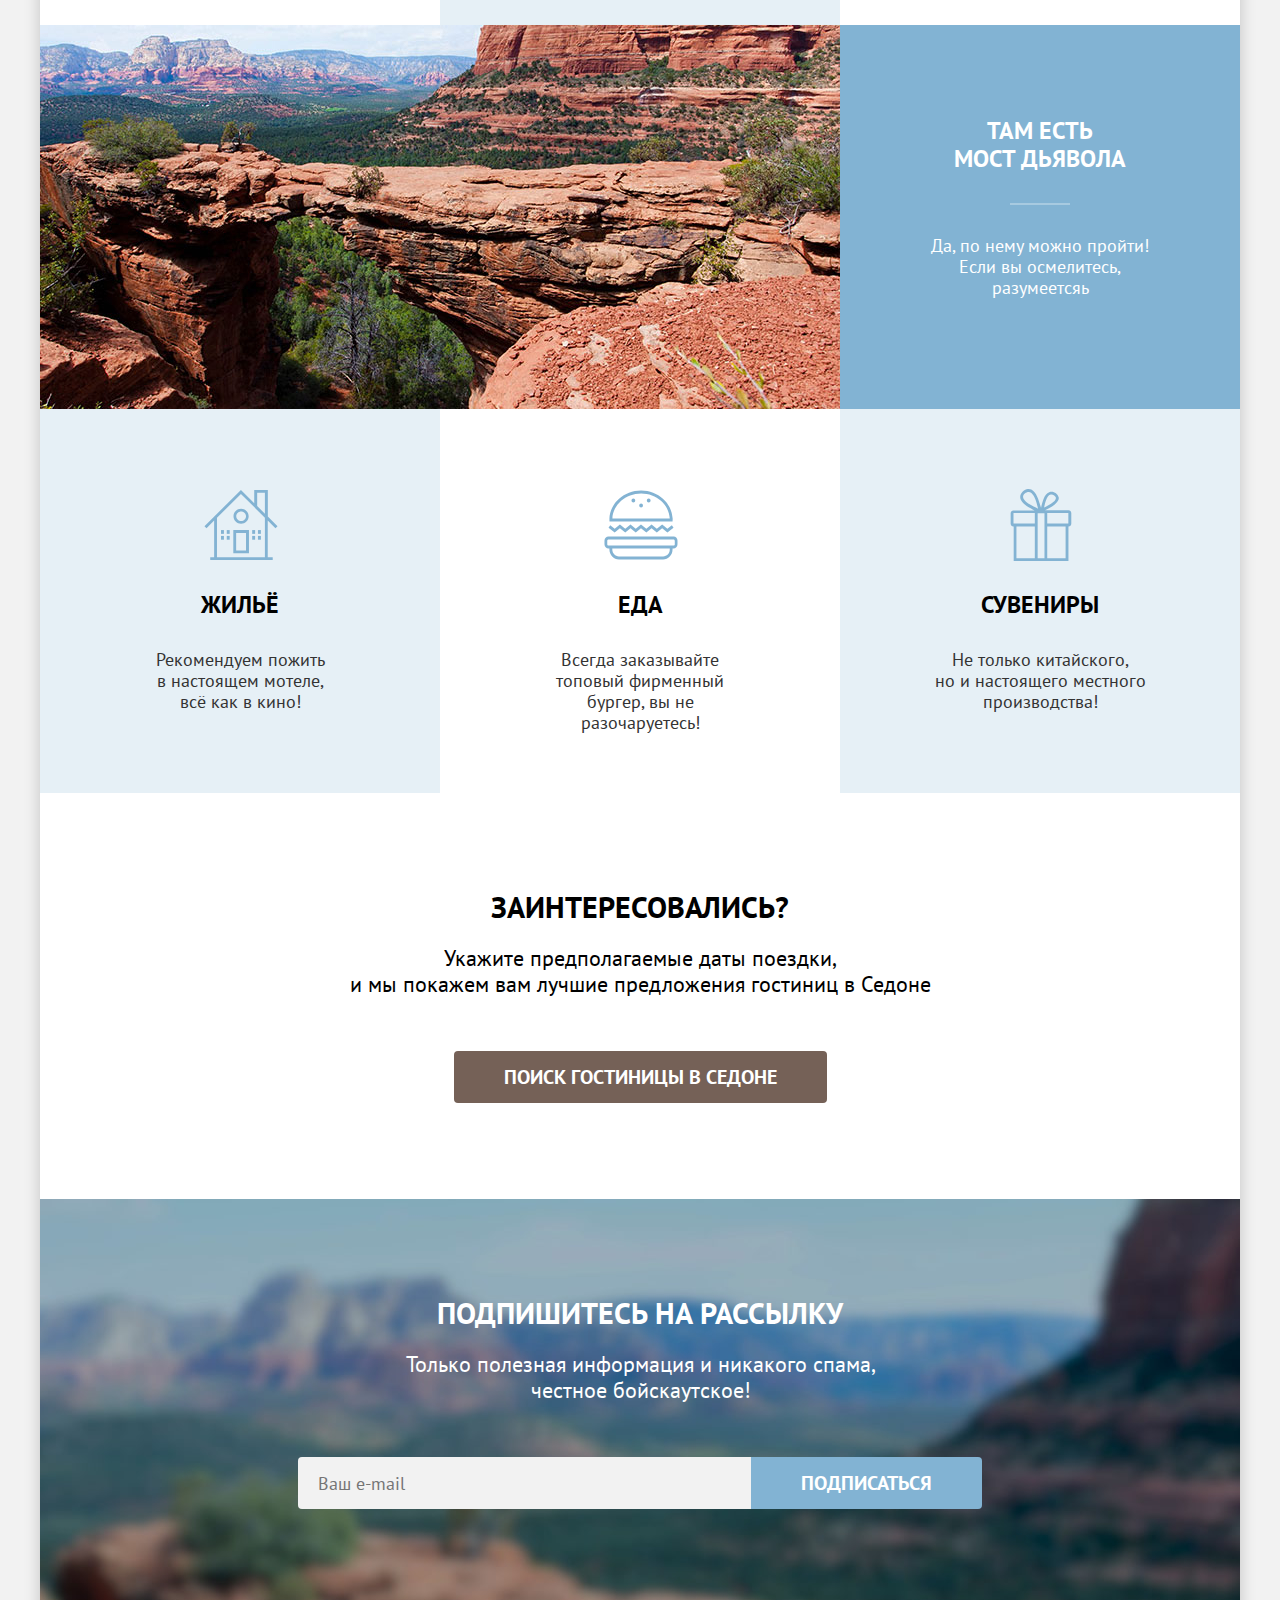
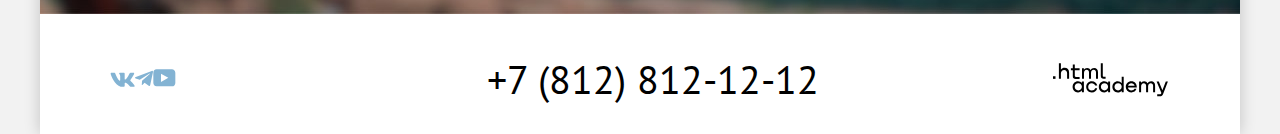
==== commit 54cbd1fc: "correct" ====
--- a/index.html
+++ b/index.html
@@ -16,7 +16,7 @@
           <a class="navigation-logo" href="https://htmlacademy.ru/"><img src="images/logo.svg" width="140" height="70"
               alt="Логотип города Седона."></a>
           <ul class="navigation-list list-reset">
-            <li class="navigation-item"> <a class="navigation-link" href="index.html">Главная</a> </li>
+            <li class="navigation-item"> <a class="navigation-link navigation-link-this" href="index.html">Главная</a> </li>
             <li class="navigation-item"> <a class="navigation-link" href="#">О Седоне</a> </li>
             <li class="navigation-item"> <a class="navigation-link" href="catalog.html">Гостиницы</a> </li>
           </ul>
@@ -42,8 +42,7 @@
                 </svg><span class=" navigation-heart">12</span></a>
             </li>
             <li>
-              <button class="btn btn-primary btn-navigation" type="button">
-                Хочу сюда!<!--<a class="navigation-link-btn" href="catalog.html"</a> >--></button>
+           <a class="btn btn-primary btn-navigation" href="catalog.html">Хочу сюда!</a>
             </li>
           </ul>
         </nav>
@@ -52,9 +51,9 @@
       <main class="main-page main-index">
 
         <div class="hero-block"> <img class="welcome-logo" src="images/welcome.svg" width="458" height="352"
-            alt="welcome-vector"> <img class="divider" src="images/divider.svg" width="1200" height="57"
-            alt="Картинка молнии.">
+            alt="Добро пожаловать в Седону">
         </div>
+        <div class="divider"></div>
         <h1 class="sedona-title">Седона — небольшой городок в Аризоне, заслуживающий большего!
         </h1>
         <p class="reasons">Рассмотрим причины, по которым Седона
@@ -146,18 +145,26 @@
           <ul class="footer-social-list list-reset">
             <li class="footer-social-item">
               <a class="footer-social-link footer-social-vk" href="https://vk.com/htmlacademy">
+                <svg class="social-icon" width="25" height="15" viewBox="0 0 25 15" fill="none" xmlns="http://www.w3.org/2000/svg">
+                  <path fill-rule="evenodd" clip-rule="evenodd" d="M24.1164 1.80445C24.2824 1.25845 24.1164 0.856445 23.3214 0.856445H20.6964C20.0284 0.856445 19.7204 1.20345 19.5534 1.58645C19.5534 1.58645 18.2184 4.78245 16.3274 6.85845C15.7154 7.46045 15.4374 7.65145 15.1034 7.65145C14.9364 7.65145 14.6854 7.46045 14.6854 6.91345V1.80445C14.6854 1.14845 14.5014 0.856445 13.9454 0.856445H9.81738C9.40038 0.856445 9.14938 1.16045 9.14938 1.44945C9.14938 2.07045 10.0954 2.21445 10.1924 3.96245V7.76045C10.1924 8.59345 10.0394 8.74444 9.70538 8.74444C8.81538 8.74444 6.65038 5.53345 5.36538 1.85945C5.11638 1.14445 4.86438 0.856445 4.19338 0.856445H1.56638C0.816382 0.856445 0.666382 1.20345 0.666382 1.58645C0.666382 2.26845 1.55638 5.65645 4.81138 10.1374C6.98138 13.1974 10.0364 14.8564 12.8194 14.8564C14.4884 14.8564 14.6944 14.4884 14.6944 13.8534V11.5404C14.6944 10.8034 14.8524 10.6564 15.3814 10.6564C15.7714 10.6564 16.4384 10.8484 17.9964 12.3234C19.7764 14.0724 20.0694 14.8564 21.0714 14.8564H23.6964C24.4464 14.8564 24.8224 14.4884 24.6064 13.7604C24.3684 13.0364 23.5184 11.9854 22.3914 10.7384C21.7794 10.0284 20.8614 9.26345 20.5824 8.88045C20.1934 8.38945 20.3044 8.17044 20.5824 7.73345C20.5824 7.73345 23.7824 3.30745 24.1154 1.80445H24.1164Z" fill="#83B3D3"/>
+                  </svg>
 
                 <span class="visually-hidden">ВКонтакте</span>
               </a>
             </li>
             <li class="footer-social-item">
               <a class="footer-social-link footer-social-tg" href="https://t.me/htmlacademy">
-
+                <svg class="social-icon" aria-hidden="true" focusable="false" width="18" height="17" xmlns="http://www.w3.org/2000/svg">
+                  <path d="M16.785 0.955705L0.840489 7.1042C-0.247661 7.54126 -0.241365 8.14828 0.640845 8.41897L4.73445 9.69597L14.2058 3.72014C14.6537 3.44766 15.0629 3.59424 14.7265 3.89281L7.05283 10.8183H7.05103L7.05283 10.8192L6.77045 15.0387C7.18413 15.0387 7.36669 14.8489 7.59871 14.625L9.58705 12.6915L13.7229 15.7464C14.4855 16.1664 15.0332 15.9506 15.2229 15.0405L17.9379 2.2453C18.2158 1.13107 17.5126 0.626562 16.785 0.955705Z" fill="#83B3D3"/>
+                  </svg>
                 <span class="visually-hidden">Телеграмм</span>
               </a>
             </li>
             <li class="footer-social-item">
               <a class="footer-social-link footer-social-ut" href="https://www.youtube.com/user/htmlacademyru">
+                <svg class="social-icon" aria-hidden="true" focusable="false" width="23" height="18" viewBox="0 0 23 18" fill="none" xmlns="http://www.w3.org/2000/svg">
+                  <path d="M18.9402 0.356445H3.50738C1.64668 0.356445 0.333252 1.9502 0.333252 3.75645V13.8502C0.333252 15.7627 1.64668 17.3564 3.50738 17.3564H19.1591C20.8009 17.3564 22.3333 15.7627 22.3333 13.9564V3.75645C22.1143 1.9502 20.8009 0.356445 18.9402 0.356445ZM7.99494 12.8939V4.81894L15.3283 8.85645L7.99494 12.8939Z" fill="#83B3D3"/>
+                  </svg>
 
                 <span class="visually-hidden">Ютуб</span>
               </a>
@@ -237,7 +244,7 @@
                     </svg>
 
                   </button>
-                  <input readOnly class="input" type="number" id="appointment-guests" name="input" value="2"
+                  <input class="input" type="number" id="appointment-guests" name="input" value="2"
                     required="">
                   <button class="btn-modal-min btn-plus" type="button">
                     <svg width="20" height="20" viewBox="0 0 20 20" fill="none" xmlns="http://www.w3.org/2000/svg">
@@ -267,7 +274,7 @@
                     </svg>
 
                   </button>
-                  <input readOnly class="input" type="number" id="appointment-guests-children" name="input" value="2"
+                  <input  class="input" type="number" id="appointment-guests-children" name="input" value="2"
                     required="">
                   <button class="btn-modal-min btn-plus" type="button">
                     <svg width="20" height="20" viewBox="0 0 20 20" fill="none" xmlns="http://www.w3.org/2000/svg">
--- a/styles/styles.css
+++ b/styles/styles.css
@@ -13,7 +13,17 @@
   src: url("../fonts/ptsans-700.woff2") format("woff2");
   font-display: swap;
 }
-
+input[type="number"]::-webkit-outer-spin-button,
+input[type="number"]::-webkit-inner-spin-button {
+    -webkit-appearance: none;
+}
+
+input[type="number"],
+input[type="number"]:hover,
+input[type="number"]:focus {
+    appearance: none;
+    -moz-appearance: textfield;
+}
 body {
   min-width: 1280px;
   display: flex;
@@ -40,15 +50,7 @@
   box-shadow: 0 0 15px rgb(0 0 0 / 20%);
 }
 
-input {
-  padding: 0;
-  margin: 0;
-  border: none;
-  border-radius: 0;
-  box-shadow: none;
-  letter-spacing: inherit;
-  overflow: visible;
-}
+
 
 .visually-hidden {
   position: absolute;
@@ -318,12 +320,21 @@
   text-align: center;
   text-decoration: none;
 }
-
+.navigation-link-this::before{
+  position: absolute;
+  right: 16px;
+  left: 16px;
+  height: 2px;
+  bottom: -1px;
+  background-color: #756257;
+  content: "";
+}
 .navigation-link-user {
   padding: 20px 16px;
 }
 
 .main-page {
+  position: relative;
   flex-grow: 1;
 }
 
@@ -332,7 +343,13 @@
   background-image: url("../images/index-background.jpg");
   background-repeat: no-repeat;
 }
-
+.divider{
+  position: absolute;
+  background-image: url("../images/divider.svg");
+  height: 57px;
+  top: 428px;
+  width: 1200px;
+}
 .sedona-title {
   width: 620px;
   margin-left: 290px;
@@ -525,6 +542,7 @@
   font-size: 40px;
   line-height: 40px;
   text-transform: uppercase;
+  text-decoration: none;
   color: #000000;
 }
 
@@ -928,33 +946,27 @@
   flex-wrap: wrap;
   width: 142px;
   margin: 0;
-  padding: 0;
-}
-
-.footer-social-item {
-  width: 47px;
-  height: 40px;
-}
+
+}
+
 
 .footer-social-link {
-  display: block;
-  width: 47px;
-  height: 40px;
-  background-color: #FFFFFF;
-  background-repeat: no-repeat;
-  background-position: center;
+  fill: #83B3D3;
+}
+.footer-social-link:hover .social-icon{
+
 }
 
 .footer-social-vk {
-  background-image: url("../images/icons/vk-icon.svg")
+
 }
 
 .footer-social-tg {
-  background-image: url("../images/icons/telegram-icon.svg");
+
 }
 
 .footer-social-ut {
-  background-image: url("../images/icons/youtube-icon.svg");
+
 }
 
 .footer-social-item:nth-child(3n) {
@@ -1368,7 +1380,7 @@
 }
 
 .title-form-modal {
-  font-family: 'PT Sans' sans-serif;
+  font-family: "PT Sans", sans-serif;
   font-style: normal;
   font-weight: 700;
   font-size: 20px;
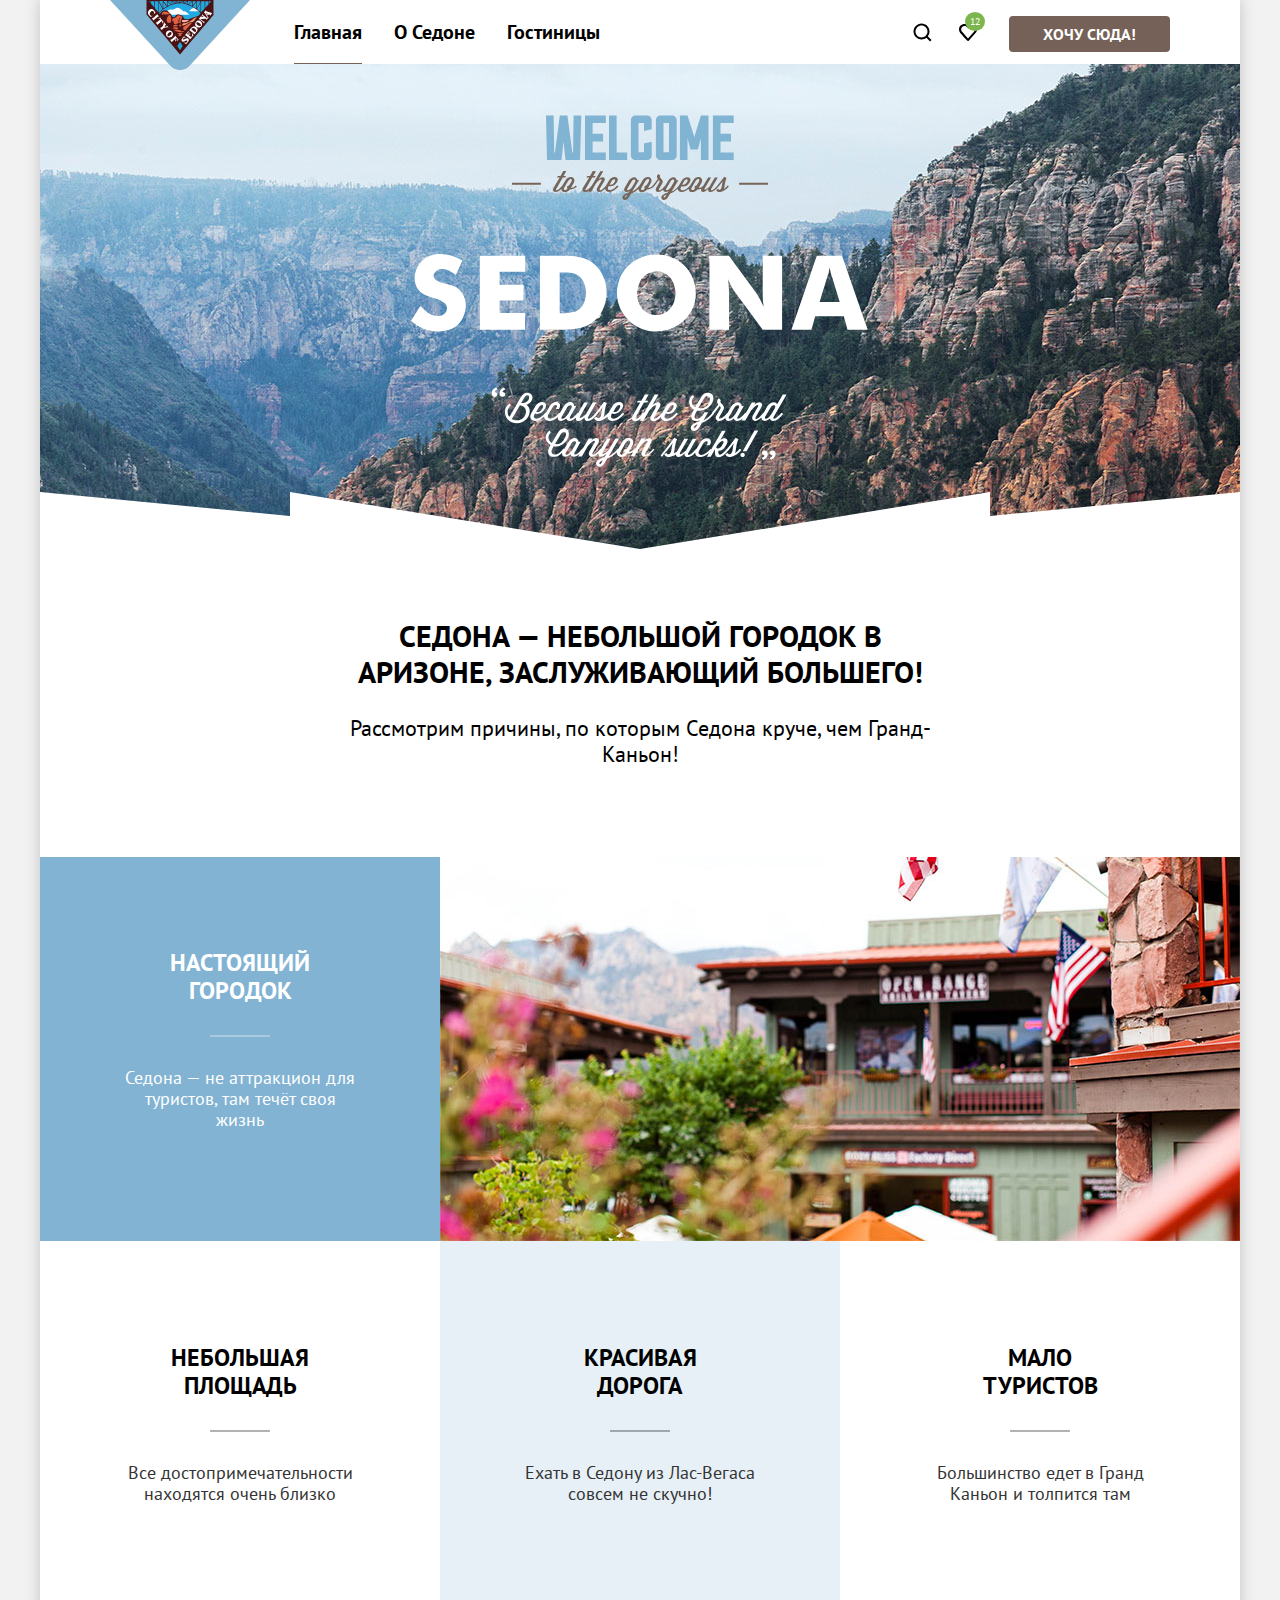
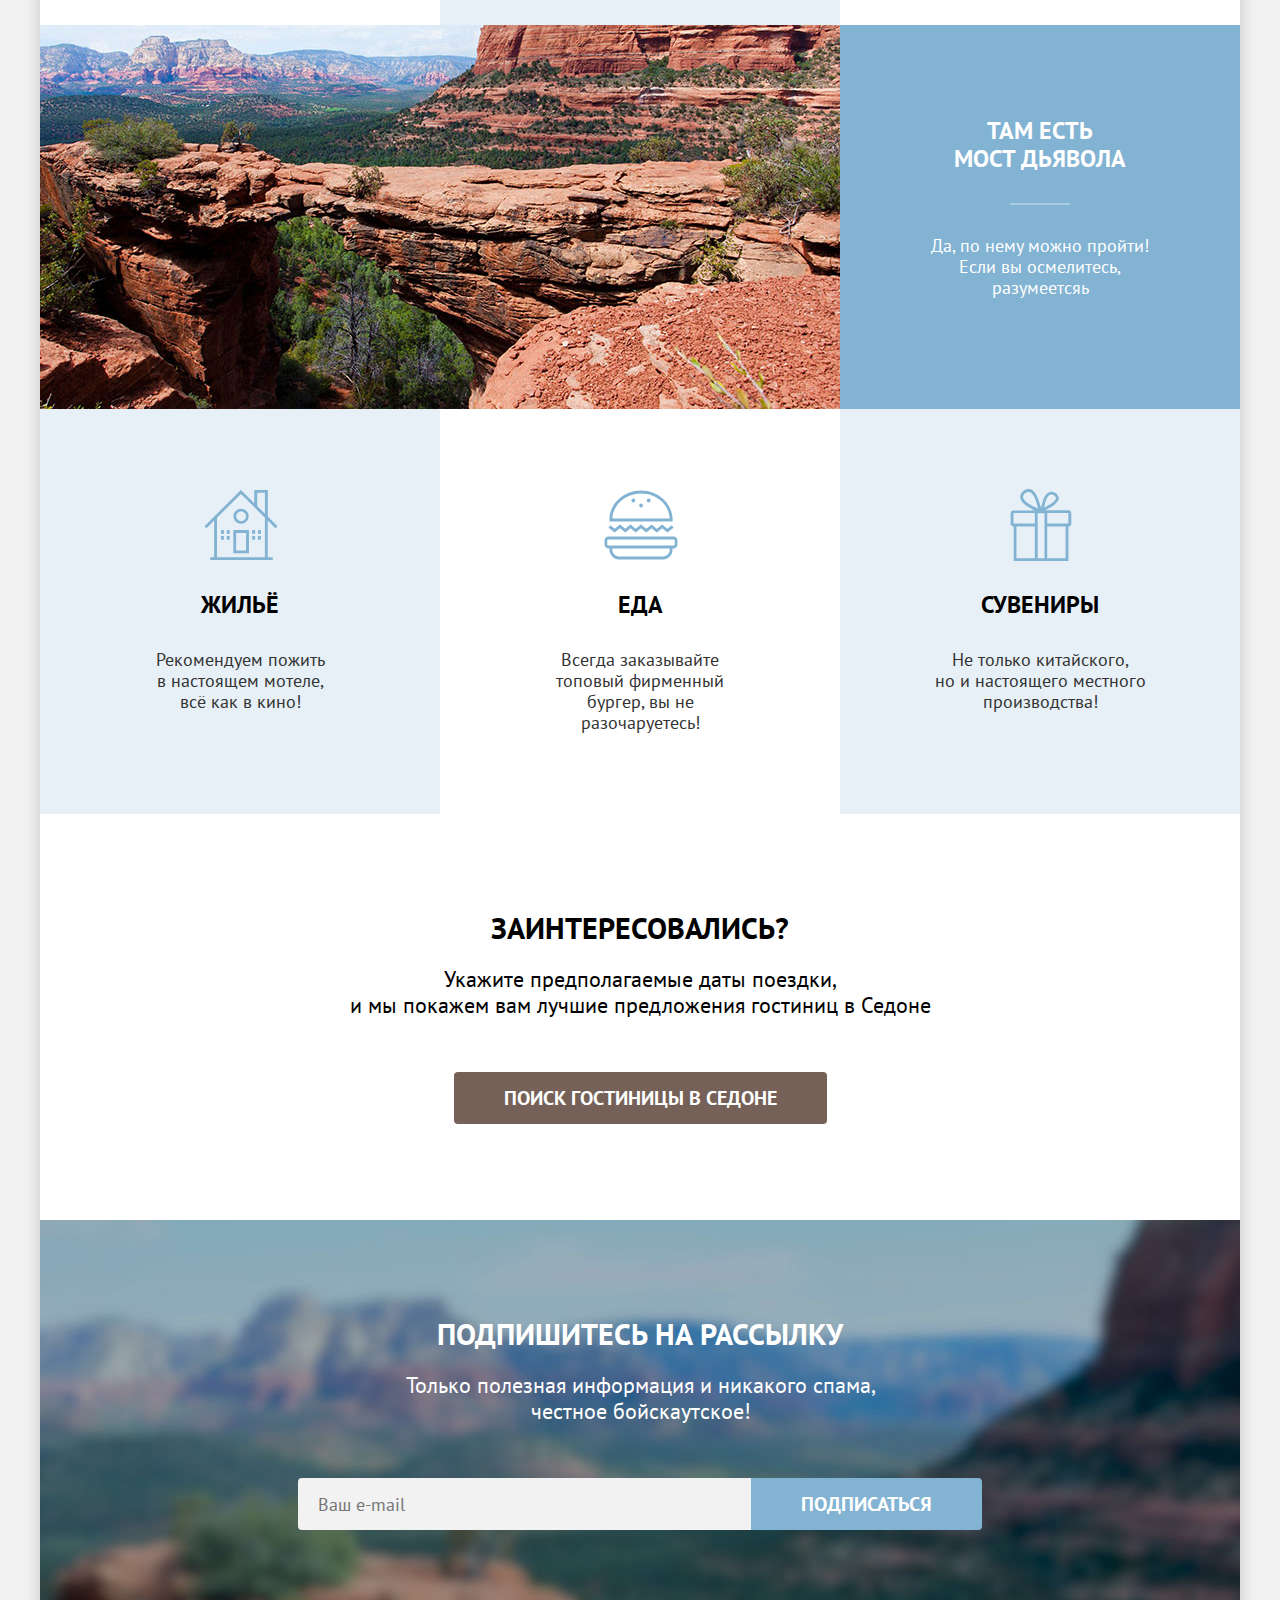
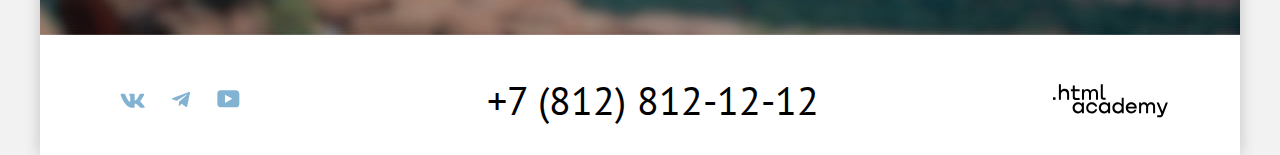
==== commit df9e8696: "correct" ====
--- a/index.html
+++ b/index.html
@@ -16,7 +16,8 @@
           <a class="navigation-logo" href="https://htmlacademy.ru/"><img src="images/logo.svg" width="140" height="70"
               alt="Логотип города Седона."></a>
           <ul class="navigation-list list-reset">
-            <li class="navigation-item"> <a class="navigation-link navigation-link-this" href="index.html">Главная</a> </li>
+            <li class="navigation-item"> <a class="navigation-link navigation-link-this" href="index.html">Главная</a>
+            </li>
             <li class="navigation-item"> <a class="navigation-link" href="#">О Седоне</a> </li>
             <li class="navigation-item"> <a class="navigation-link" href="catalog.html">Гостиницы</a> </li>
           </ul>
@@ -42,7 +43,7 @@
                 </svg><span class=" navigation-heart">12</span></a>
             </li>
             <li>
-           <a class="btn btn-primary btn-navigation" href="catalog.html">Хочу сюда!</a>
+              <a class="btn btn-primary btn-navigation" href="catalog.html">Хочу сюда!</a>
             </li>
           </ul>
         </nav>
@@ -62,62 +63,62 @@
           <ul class="advanteges-list list-reset">
             <li class="advantages-item advantages-item-blue">
               <h2 class="advantages-title advantages-title-white">Настоящий городок</h2>
-              <div class="line"></div>
               <p class="advantages-description advantages-description-white">Седона — не аттракцион для туристов,
                 там течёт своя жизнь
               </p>
             </li>
-            <li class="advantages-image"> <img src="images/city_photo.jpg" width="800" height="384" alt="Фото города.">
-            </li>
-            <li class="advantages-item">
+            <li class="advantages-image"> <img class="sedona-img" src="images/city_photo.jpg" width="800" height="384"
+                alt="Фото города.">
+            </li>
+            <li class="advantages-item advantages-item-white">
               <h3 class="advantages-title">Небольшая площадь</h3>
-              <div class="line-other"></div>
+
               <p class="advantages-description">Все достопримечательности находятся
                 очень близко</p>
             </li>
             <li class="advantages-item advantages-item-lightblue">
               <h3 class="advantages-title">Красивая дорога</h3>
-              <div class="line-other"></div>
+
               <p class="advantages-description">Ехать в Седону из Лас-Вегаса
                 совсем не скучно!</p>
             </li>
-            <li class="advantages-item">
+            <li class="advantages-item advantages-item-white">
               <h3 class="advantages-title">Мало туристов</h3>
-              <div class="line-other"></div>
+
               <p class="advantages-description">Большинство едет в Гранд Каньон
                 и толпится там</p>
             </li>
-            <li class="advantages-image"> <img src="images/canyon_photo.jpg" width="800" height="384"
-                alt="Фото коньона."> </li>
+            <li class="advantages-image"> <img class="canyon-img" src="images/canyon_photo.jpg" width="800" height="384"
+                alt="Фото каньона."> </li>
             <li class="advantages-item advantages-item-blue">
-              <h3 class="advantages-title advantages-title-white">Там есть<br/> мост дьявола</h3>
-              <div class="line"></div>
+              <h3 class="advantages-title advantages-title-white">Там есть<br /> мост дьявола</h3>
+
               <p class="advantages-description advantages-description-white">Да, по нему можно пройти! Если
                 вы осмелитесь, разумеетсяь</p>
             </li>
-            <li class="advantages-item advantages-item-lightblue">
+            <li class="advantages-item advantages-item-lightblue advantages-with-icons">
               <img class="advantages-icons" src="./images/icons/home-icon.svg" width="75" height="72" alt="дом.">
-              <h2 class="advantages-title advantages-title-icons">Жильё</h2>
-              <p class="advantages-description advantages-description-icons">Рекомендуем пожить <br/> в настоящем
+              <h2 class="advantages-title-icons">Жильё</h2>
+              <p class="advantages-description advantages-description-icons">Рекомендуем пожить <br /> в настоящем
                 мотеле,<br /> всё как в кино!</p>
             </li>
-            <li class="advantages-item">
+            <li class="advantages-item advantages-with-icons">
               <img class="advantages-icons" src="./images/icons/food-icon.svg" width="75" height="72" alt="бургер.">
-              <h3 class="advantages-title advantages-title-icons">Еда</h3>
-              <p class="advantages-description advantages-description-icons">Всегда заказывайте <br/>топовый фирменный
+              <h3 class="advantages-title-icons">Еда</h3>
+              <p class="advantages-description advantages-description-icons">Всегда заказывайте <br />топовый фирменный
                 бургер, вы не разочаруетесь!</p>
             </li>
-            <li class="advantages-item advantages-item-lightblue">
+            <li class="advantages-item advantages-item-lightblue advantages-with-icons">
               <img class="advantages-icons" src="./images/icons/gift-icon.svg" width="75" height="72" alt="подарок.">
-              <h3 class="advantages-title advantages-title-icons">Сувениры</h3>
-              <p class="advantages-description advantages-description-icons">Не только китайского, <br/>но и настоящего
+              <h3 class="advantages-title-icons">Сувениры</h3>
+              <p class="advantages-description advantages-description-icons">Не только китайского, <br />но и настоящего
                 местного производства!</p>
             </li>
           </ul>
         </section>
         <section class="interest">
           <h2 class="interest-title">Заинтересовались?</h2>
-          <p class="best-offers">Укажите предполагаемые даты поездки,<br/>и
+          <p class="best-offers">Укажите предполагаемые даты поездки,<br />и
             мы покажем вам лучшие предложения
             гостиниц в Седоне
           </p>
@@ -145,70 +146,65 @@
           <ul class="footer-social-list list-reset">
             <li class="footer-social-item">
               <a class="footer-social-link footer-social-vk" href="https://vk.com/htmlacademy">
-                <svg class="social-icon" width="25" height="15" viewBox="0 0 25 15" fill="none" xmlns="http://www.w3.org/2000/svg">
-                  <path fill-rule="evenodd" clip-rule="evenodd" d="M24.1164 1.80445C24.2824 1.25845 24.1164 0.856445 23.3214 0.856445H20.6964C20.0284 0.856445 19.7204 1.20345 19.5534 1.58645C19.5534 1.58645 18.2184 4.78245 16.3274 6.85845C15.7154 7.46045 15.4374 7.65145 15.1034 7.65145C14.9364 7.65145 14.6854 7.46045 14.6854 6.91345V1.80445C14.6854 1.14845 14.5014 0.856445 13.9454 0.856445H9.81738C9.40038 0.856445 9.14938 1.16045 9.14938 1.44945C9.14938 2.07045 10.0954 2.21445 10.1924 3.96245V7.76045C10.1924 8.59345 10.0394 8.74444 9.70538 8.74444C8.81538 8.74444 6.65038 5.53345 5.36538 1.85945C5.11638 1.14445 4.86438 0.856445 4.19338 0.856445H1.56638C0.816382 0.856445 0.666382 1.20345 0.666382 1.58645C0.666382 2.26845 1.55638 5.65645 4.81138 10.1374C6.98138 13.1974 10.0364 14.8564 12.8194 14.8564C14.4884 14.8564 14.6944 14.4884 14.6944 13.8534V11.5404C14.6944 10.8034 14.8524 10.6564 15.3814 10.6564C15.7714 10.6564 16.4384 10.8484 17.9964 12.3234C19.7764 14.0724 20.0694 14.8564 21.0714 14.8564H23.6964C24.4464 14.8564 24.8224 14.4884 24.6064 13.7604C24.3684 13.0364 23.5184 11.9854 22.3914 10.7384C21.7794 10.0284 20.8614 9.26345 20.5824 8.88045C20.1934 8.38945 20.3044 8.17044 20.5824 7.73345C20.5824 7.73345 23.7824 3.30745 24.1154 1.80445H24.1164Z" fill="#83B3D3"/>
-                  </svg>
+                <svg class="social-icon" width="25" height="15" viewBox="0 0 25 15" fill="none"
+                  xmlns="http://www.w3.org/2000/svg">
+                  <path fill-rule="evenodd" clip-rule="evenodd"
+                    d="M24.1164 1.80445C24.2824 1.25845 24.1164 0.856445 23.3214 0.856445H20.6964C20.0284 0.856445 19.7204 1.20345 19.5534 1.58645C19.5534 1.58645 18.2184 4.78245 16.3274 6.85845C15.7154 7.46045 15.4374 7.65145 15.1034 7.65145C14.9364 7.65145 14.6854 7.46045 14.6854 6.91345V1.80445C14.6854 1.14845 14.5014 0.856445 13.9454 0.856445H9.81738C9.40038 0.856445 9.14938 1.16045 9.14938 1.44945C9.14938 2.07045 10.0954 2.21445 10.1924 3.96245V7.76045C10.1924 8.59345 10.0394 8.74444 9.70538 8.74444C8.81538 8.74444 6.65038 5.53345 5.36538 1.85945C5.11638 1.14445 4.86438 0.856445 4.19338 0.856445H1.56638C0.816382 0.856445 0.666382 1.20345 0.666382 1.58645C0.666382 2.26845 1.55638 5.65645 4.81138 10.1374C6.98138 13.1974 10.0364 14.8564 12.8194 14.8564C14.4884 14.8564 14.6944 14.4884 14.6944 13.8534V11.5404C14.6944 10.8034 14.8524 10.6564 15.3814 10.6564C15.7714 10.6564 16.4384 10.8484 17.9964 12.3234C19.7764 14.0724 20.0694 14.8564 21.0714 14.8564H23.6964C24.4464 14.8564 24.8224 14.4884 24.6064 13.7604C24.3684 13.0364 23.5184 11.9854 22.3914 10.7384C21.7794 10.0284 20.8614 9.26345 20.5824 8.88045C20.1934 8.38945 20.3044 8.17044 20.5824 7.73345C20.5824 7.73345 23.7824 3.30745 24.1154 1.80445H24.1164Z" />
+                </svg>
 
                 <span class="visually-hidden">ВКонтакте</span>
               </a>
             </li>
             <li class="footer-social-item">
               <a class="footer-social-link footer-social-tg" href="https://t.me/htmlacademy">
-                <svg class="social-icon" aria-hidden="true" focusable="false" width="18" height="17" xmlns="http://www.w3.org/2000/svg">
-                  <path d="M16.785 0.955705L0.840489 7.1042C-0.247661 7.54126 -0.241365 8.14828 0.640845 8.41897L4.73445 9.69597L14.2058 3.72014C14.6537 3.44766 15.0629 3.59424 14.7265 3.89281L7.05283 10.8183H7.05103L7.05283 10.8192L6.77045 15.0387C7.18413 15.0387 7.36669 14.8489 7.59871 14.625L9.58705 12.6915L13.7229 15.7464C14.4855 16.1664 15.0332 15.9506 15.2229 15.0405L17.9379 2.2453C18.2158 1.13107 17.5126 0.626562 16.785 0.955705Z" fill="#83B3D3"/>
-                  </svg>
+                <svg class="social-icon" aria-hidden="true" focusable="false" width="18" height="17"
+                  xmlns="http://www.w3.org/2000/svg">
+                  <path
+                    d="M16.785 0.955705L0.840489 7.1042C-0.247661 7.54126 -0.241365 8.14828 0.640845 8.41897L4.73445 9.69597L14.2058 3.72014C14.6537 3.44766 15.0629 3.59424 14.7265 3.89281L7.05283 10.8183H7.05103L7.05283 10.8192L6.77045 15.0387C7.18413 15.0387 7.36669 14.8489 7.59871 14.625L9.58705 12.6915L13.7229 15.7464C14.4855 16.1664 15.0332 15.9506 15.2229 15.0405L17.9379 2.2453C18.2158 1.13107 17.5126 0.626562 16.785 0.955705Z" />
+                </svg>
                 <span class="visually-hidden">Телеграмм</span>
               </a>
             </li>
             <li class="footer-social-item">
               <a class="footer-social-link footer-social-ut" href="https://www.youtube.com/user/htmlacademyru">
-                <svg class="social-icon" aria-hidden="true" focusable="false" width="23" height="18" viewBox="0 0 23 18" fill="none" xmlns="http://www.w3.org/2000/svg">
-                  <path d="M18.9402 0.356445H3.50738C1.64668 0.356445 0.333252 1.9502 0.333252 3.75645V13.8502C0.333252 15.7627 1.64668 17.3564 3.50738 17.3564H19.1591C20.8009 17.3564 22.3333 15.7627 22.3333 13.9564V3.75645C22.1143 1.9502 20.8009 0.356445 18.9402 0.356445ZM7.99494 12.8939V4.81894L15.3283 8.85645L7.99494 12.8939Z" fill="#83B3D3"/>
-                  </svg>
+                <svg class="social-icon" aria-hidden="true" focusable="false" width="23" height="18" viewBox="0 0 23 18"
+                  fill="none" xmlns="http://www.w3.org/2000/svg">
+                  <path
+                    d="M18.9402 0.356445H3.50738C1.64668 0.356445 0.333252 1.9502 0.333252 3.75645V13.8502C0.333252 15.7627 1.64668 17.3564 3.50738 17.3564H19.1591C20.8009 17.3564 22.3333 15.7627 22.3333 13.9564V3.75645C22.1143 1.9502 20.8009 0.356445 18.9402 0.356445ZM7.99494 12.8939V4.81894L15.3283 8.85645L7.99494 12.8939Z" />
+                </svg>
 
                 <span class="visually-hidden">Ютуб</span>
               </a>
             </li>
           </ul>
           <a class="contacts-phone" href="tel:++7(812)8121212">+7 (812) 812-12-12</a>
-          <a class="htmlacademy-link" href="https://htmlacademy.ru/"><svg width="115" height="34" viewBox="0 0 115 34"
-              fill="none" xmlns="http://www.w3.org/2000/svg">
-              <path d="M0 13.2564V15.8564H2.5V13.2564H0Z" fill="black" />
-              <path
-                d="M11.6 4.85645C10 4.85645 8.8 5.55645 8 6.55645H7.9V0.356445H5.9V15.8564H7.9V10.5564C7.9 8.45645 9.2 6.95645 11.2 6.95645C13 6.95645 14.1 8.35645 14.1 10.1564V15.8564H16.1V9.75644C16.2 6.75644 14.3 4.85645 11.6 4.85645Z"
-                fill="black" />
-              <path
-                d="M26.6 5.15645H21.8V1.45645H19.8V5.25645H17.9V7.25645H19.8V13.2564C19.8 14.9564 20.8 15.9564 22.5 15.9564H26.6V13.9564H22.9C22.2 13.9564 21.8 13.5564 21.8 12.8564V7.15645H26.6V5.15645Z"
-                fill="black" />
-              <path
-                d="M41.1 4.95645C39.5 4.95645 38.2 5.75644 37.6 7.05645H37.5C36.9 5.85645 35.7 4.95645 34.1 4.95645C32.7 4.95645 31.6 5.75645 31 6.75645H30.9V5.15645H29V15.7564H31V10.3564C31 8.35645 32 6.85645 33.6 6.85645C35.1 6.85645 36 7.85645 36 9.45645V15.7564H38V10.1564C38 7.75645 39.4 6.85645 40.6 6.85645C42.1 6.85645 43 7.85645 43 9.45645V15.7564H45V9.25644C45.1 6.75644 43.6 4.95645 41.1 4.95645Z"
-                fill="black" />
-              <path
-                d="M47.8 13.0564C47.8 14.7564 48.8 15.7564 50.6 15.7564H52.6V13.7564H50.9C50.2 13.7564 49.8 13.3564 49.8 12.6564V0.356445H47.8V13.0564Z"
-                fill="black" />
-              <path
-                d="M28.9 20.0564C28 18.9564 26.7 18.2564 25 18.2564C21.9 18.2564 19.6 20.5564 19.6 23.8564C19.6 27.1564 21.9 29.4564 25 29.4564C26.8 29.4564 28 28.6564 28.8 27.5564H28.9V29.1564H30.9V18.5564H28.9V20.0564ZM25.3 27.4564C23.1 27.4564 21.7 25.8564 21.7 23.8564C21.7 21.8564 23.1 20.2564 25.3 20.2564C27.5 20.2564 28.9 21.8564 28.9 23.8564C28.9 25.7564 27.5 27.4564 25.3 27.4564Z"
-                fill="black" />
-              <path
-                d="M44.2 22.3564C43.7 19.9564 41.6 18.2564 38.8 18.2564C35.4 18.2564 33.2 20.7564 33.2 23.8564C33.2 26.9564 35.4 29.4564 38.8 29.4564C41.6 29.4564 43.7 27.6564 44.2 25.2564H42.1C41.7 26.5564 40.4 27.5564 38.8 27.5564C36.6 27.5564 35.2 25.9564 35.2 23.9564C35.2 21.9564 36.6 20.3564 38.8 20.3564C40.4 20.3564 41.6 21.3564 42.1 22.5564H44.2V22.3564Z"
-                fill="black" />
-              <path
-                d="M55.1 20.0564C54.2 18.9564 52.9 18.2564 51.2 18.2564C48.1 18.2564 45.8 20.5564 45.8 23.8564C45.8 27.1564 48.1 29.4564 51.2 29.4564C53 29.4564 54.2 28.6564 55 27.5564H55.1V29.1564H57.1V18.5564H55.1V20.0564ZM51.5 27.4564C49.3 27.4564 47.9 25.8564 47.9 23.8564C47.9 21.8564 49.3 20.2564 51.5 20.2564C53.7 20.2564 55.1 21.8564 55.1 23.8564C55.1 25.7564 53.6 27.4564 51.5 27.4564Z"
-                fill="black" />
-              <path
-                d="M68.7 20.1564C67.8 19.0564 66.5 18.2564 64.8 18.2564C61.7 18.2564 59.4 20.5564 59.4 23.8564C59.4 27.1564 61.6 29.4564 64.8 29.4564C66.5 29.4564 67.8 28.6564 68.6 27.6564H68.7V29.1564H70.7V13.7564H68.7V20.1564ZM65.1 27.4564C62.9 27.4564 61.5 25.8564 61.5 23.8564C61.5 21.8564 62.9 20.2564 65.1 20.2564C67.3 20.2564 68.7 21.8564 68.7 23.8564C68.6 25.8564 67.2 27.4564 65.1 27.4564Z"
-                fill="black" />
-              <path
-                d="M78.3 18.2564C75 18.2564 72.8 20.7564 72.8 23.8564C72.8 26.8564 74.9 29.4564 78.3 29.4564C80.8 29.4564 82.8 28.1564 83.5 25.8564H81.4C80.9 26.8564 79.8 27.4564 78.4 27.4564C76.5 27.4564 75.1 26.1564 75 24.5564H83.8C84 20.9564 81.8 18.2564 78.3 18.2564ZM78.3 20.1564C80 20.1564 81.3 21.1564 81.6 22.7564H75.1C75.4 21.2564 76.6 20.1564 78.3 20.1564Z"
-                fill="black" />
-              <path
-                d="M98.2 18.2564C96.6 18.2564 95.3 19.0564 94.6 20.2564H94.5C93.9 19.0564 92.7 18.2564 91.1 18.2564C89.7 18.2564 88.6 18.9564 88 20.0564V18.5564H86.1V29.1564H88.1V23.7564C88.1 21.7564 89.1 20.3564 90.7 20.2564C92.2 20.2564 93.1 21.2564 93.1 22.8564V29.1564H95.1V23.5564C95.1 21.1564 96.5 20.2564 97.7 20.2564C99.2 20.2564 100.1 21.2564 100.1 22.8564V29.1564H102.1V22.6564C102.2 20.0564 100.7 18.2564 98.2 18.2564Z"
-                fill="black" />
-              <path
-                d="M109.4 27.3564L105.8 18.4564H103.6L108.4 30.0564C108.1 30.9564 107.7 31.2564 106.7 31.2564H104.2V33.2564H106.7C108.5 33.2564 109.5 32.4564 110.2 30.6564L114.9 18.4564H112.8L109.4 27.3564Z"
-                fill="black" />
+          <a class="htmlacademy-link" href="https://htmlacademy.ru/"><svg class="academy-icon" width="115" height="34"
+              viewBox="0 0 115 34" fill="none" xmlns="http://www.w3.org/2000/svg">
+              <path d="M0 13.2564V15.8564H2.5V13.2564H0Z" />
+              <path
+                d="M11.6 4.85645C10 4.85645 8.8 5.55645 8 6.55645H7.9V0.356445H5.9V15.8564H7.9V10.5564C7.9 8.45645 9.2 6.95645 11.2 6.95645C13 6.95645 14.1 8.35645 14.1 10.1564V15.8564H16.1V9.75644C16.2 6.75644 14.3 4.85645 11.6 4.85645Z" />
+              <path
+                d="M26.6 5.15645H21.8V1.45645H19.8V5.25645H17.9V7.25645H19.8V13.2564C19.8 14.9564 20.8 15.9564 22.5 15.9564H26.6V13.9564H22.9C22.2 13.9564 21.8 13.5564 21.8 12.8564V7.15645H26.6V5.15645Z" />
+              <path
+                d="M41.1 4.95645C39.5 4.95645 38.2 5.75644 37.6 7.05645H37.5C36.9 5.85645 35.7 4.95645 34.1 4.95645C32.7 4.95645 31.6 5.75645 31 6.75645H30.9V5.15645H29V15.7564H31V10.3564C31 8.35645 32 6.85645 33.6 6.85645C35.1 6.85645 36 7.85645 36 9.45645V15.7564H38V10.1564C38 7.75645 39.4 6.85645 40.6 6.85645C42.1 6.85645 43 7.85645 43 9.45645V15.7564H45V9.25644C45.1 6.75644 43.6 4.95645 41.1 4.95645Z" />
+              <path
+                d="M47.8 13.0564C47.8 14.7564 48.8 15.7564 50.6 15.7564H52.6V13.7564H50.9C50.2 13.7564 49.8 13.3564 49.8 12.6564V0.356445H47.8V13.0564Z" />
+              <path
+                d="M28.9 20.0564C28 18.9564 26.7 18.2564 25 18.2564C21.9 18.2564 19.6 20.5564 19.6 23.8564C19.6 27.1564 21.9 29.4564 25 29.4564C26.8 29.4564 28 28.6564 28.8 27.5564H28.9V29.1564H30.9V18.5564H28.9V20.0564ZM25.3 27.4564C23.1 27.4564 21.7 25.8564 21.7 23.8564C21.7 21.8564 23.1 20.2564 25.3 20.2564C27.5 20.2564 28.9 21.8564 28.9 23.8564C28.9 25.7564 27.5 27.4564 25.3 27.4564Z" />
+              <path
+                d="M44.2 22.3564C43.7 19.9564 41.6 18.2564 38.8 18.2564C35.4 18.2564 33.2 20.7564 33.2 23.8564C33.2 26.9564 35.4 29.4564 38.8 29.4564C41.6 29.4564 43.7 27.6564 44.2 25.2564H42.1C41.7 26.5564 40.4 27.5564 38.8 27.5564C36.6 27.5564 35.2 25.9564 35.2 23.9564C35.2 21.9564 36.6 20.3564 38.8 20.3564C40.4 20.3564 41.6 21.3564 42.1 22.5564H44.2V22.3564Z" />
+              <path
+                d="M55.1 20.0564C54.2 18.9564 52.9 18.2564 51.2 18.2564C48.1 18.2564 45.8 20.5564 45.8 23.8564C45.8 27.1564 48.1 29.4564 51.2 29.4564C53 29.4564 54.2 28.6564 55 27.5564H55.1V29.1564H57.1V18.5564H55.1V20.0564ZM51.5 27.4564C49.3 27.4564 47.9 25.8564 47.9 23.8564C47.9 21.8564 49.3 20.2564 51.5 20.2564C53.7 20.2564 55.1 21.8564 55.1 23.8564C55.1 25.7564 53.6 27.4564 51.5 27.4564Z" />
+              <path
+                d="M68.7 20.1564C67.8 19.0564 66.5 18.2564 64.8 18.2564C61.7 18.2564 59.4 20.5564 59.4 23.8564C59.4 27.1564 61.6 29.4564 64.8 29.4564C66.5 29.4564 67.8 28.6564 68.6 27.6564H68.7V29.1564H70.7V13.7564H68.7V20.1564ZM65.1 27.4564C62.9 27.4564 61.5 25.8564 61.5 23.8564C61.5 21.8564 62.9 20.2564 65.1 20.2564C67.3 20.2564 68.7 21.8564 68.7 23.8564C68.6 25.8564 67.2 27.4564 65.1 27.4564Z" />
+              <path
+                d="M78.3 18.2564C75 18.2564 72.8 20.7564 72.8 23.8564C72.8 26.8564 74.9 29.4564 78.3 29.4564C80.8 29.4564 82.8 28.1564 83.5 25.8564H81.4C80.9 26.8564 79.8 27.4564 78.4 27.4564C76.5 27.4564 75.1 26.1564 75 24.5564H83.8C84 20.9564 81.8 18.2564 78.3 18.2564ZM78.3 20.1564C80 20.1564 81.3 21.1564 81.6 22.7564H75.1C75.4 21.2564 76.6 20.1564 78.3 20.1564Z" />
+              <path
+                d="M98.2 18.2564C96.6 18.2564 95.3 19.0564 94.6 20.2564H94.5C93.9 19.0564 92.7 18.2564 91.1 18.2564C89.7 18.2564 88.6 18.9564 88 20.0564V18.5564H86.1V29.1564H88.1V23.7564C88.1 21.7564 89.1 20.3564 90.7 20.2564C92.2 20.2564 93.1 21.2564 93.1 22.8564V29.1564H95.1V23.5564C95.1 21.1564 96.5 20.2564 97.7 20.2564C99.2 20.2564 100.1 21.2564 100.1 22.8564V29.1564H102.1V22.6564C102.2 20.0564 100.7 18.2564 98.2 18.2564Z" />
+              <path
+                d="M109.4 27.3564L105.8 18.4564H103.6L108.4 30.0564C108.1 30.9564 107.7 31.2564 106.7 31.2564H104.2V33.2564H106.7C108.5 33.2564 109.5 32.4564 110.2 30.6564L114.9 18.4564H112.8L109.4 27.3564Z" />
             </svg>
-
+            <span class="visually-hidden">Ссылка на академию</span>
           </a>
         </div>
 
@@ -222,14 +218,83 @@
             <h2 class="modal-title">поиск гостиницы в седоне</h2>
 
             <form class="date-form" action="https://echo.htmlacademy.ru/" method="post">
-              <p class="field-group">
+              <div class="field-group">
                 <label class="title-form-modal" for="date-checkin">Дата Заезда:</label>
-                <input class="view-input date-form-field" type="date" id="date-checkin" name="date-checkin" required>
-              </p>
+                <input class="view-input date-form-field" type="text" id="date-checkin" name="date-checkin"
+                  value="27 апреля 2020" required>
+                <svg class="date-icon" width="16" height="15" viewBox="0 0 16 15" fill="none"
+                  xmlns="http://www.w3.org/2000/svg">
+                  <path
+                    d="M5.75 10C6.05 10 6.25 9.8 6.25 9.5C6.25 9.2 6.05 9 5.75 9C5.45 9 5.25 9.2 5.25 9.5C5.25 9.8 5.45 10 5.75 10Z"
+                    fill="black" />
+                  <path
+                    d="M15 2H13V0H12V2H4V0H3V2H1C0.4 2 0 2.4 0 3V14C0 14.5 0.4 15 1 15H15C15.5 15 16 14.5 16 14V3C16 2.4 15.5 2 15 2ZM15 14H1V7H15V14ZM1 6V3H3V5H4V3H12V5H13V3H15V6H1Z"
+                    fill="black" />
+                  <path d="M8 10C8.3 10 8.5 9.8 8.5 9.5C8.5 9.2 8.3 9 8 9C7.7 9 7.5 9.2 7.5 9.5C7.5 9.8 7.7 10 8 10Z"
+                    fill="black" />
+                  <path
+                    d="M10.25 10C10.55 10 10.75 9.8 10.75 9.5C10.75 9.2 10.55 9 10.25 9C9.95 9 9.75 9.2 9.75 9.5C9.75 9.8 9.95 10 10.25 10Z"
+                    fill="black" />
+                  <path
+                    d="M5.75 11C5.45 11 5.25 11.2 5.25 11.5C5.25 11.8 5.45 12 5.75 12C6.05 12 6.25 11.8 6.25 11.5C6.25 11.2 6.05 11 5.75 11Z"
+                    fill="black" />
+                  <path d="M3.5 10C3.8 10 4 9.8 4 9.5C4 9.2 3.8 9 3.5 9C3.2 9 3 9.2 3 9.5C3 9.8 3.2 10 3.5 10Z"
+                    fill="black" />
+                  <path d="M3.5 11C3.2 11 3 11.2 3 11.5C3 11.8 3.2 12 3.5 12C3.8 12 4 11.8 4 11.5C4 11.2 3.8 11 3.5 11Z"
+                    fill="black" />
+                  <path
+                    d="M8 11C7.7 11 7.5 11.2 7.5 11.5C7.5 11.8 7.7 12 8 12C8.3 12 8.5 11.8 8.5 11.5C8.5 11.2 8.3 11 8 11Z"
+                    fill="black" />
+                  <path
+                    d="M10.25 11C9.95 11 9.75 11.2 9.75 11.5C9.75 11.8 9.95 12 10.25 12C10.55 12 10.75 11.8 10.75 11.5C10.75 11.2 10.55 11 10.25 11Z"
+                    fill="black" />
+                  <path
+                    d="M12.5 10C12.8 10 13 9.8 13 9.5C13 9.2 12.8 9 12.5 9C12.2 9 12 9.2 12 9.5C12 9.8 12.2 10 12.5 10Z"
+                    fill="black" />
+                  <path
+                    d="M12.5 11C12.2 11 12 11.2 12 11.5C12 11.8 12.2 12 12.5 12C12.8 12 13 11.8 13 11.5C13 11.2 12.8 11 12.5 11Z"
+                    fill="black" />
+                </svg>
+
+              </div>
               <p class=" description-date description-date-past">Мы не можем отправить вас в прошлое</p>
               <p class="field-group">
                 <label class="title-form-modal" for="date-checkin">Дата Выезда:</label>
-                <input class=" view-input date-form-field " type="date" id="date-checkout" name="date-checkin" required>
+                <input class="view-input date-form-field " type="text" id="date-checkout" name="date-checkin"
+                  value="1 сентября 2023" required>
+                <svg class="date-icon" width="16" height="15" viewBox="0 0 16 15" fill="none"
+                  xmlns="http://www.w3.org/2000/svg">
+                  <path
+                    d="M5.75 10C6.05 10 6.25 9.8 6.25 9.5C6.25 9.2 6.05 9 5.75 9C5.45 9 5.25 9.2 5.25 9.5C5.25 9.8 5.45 10 5.75 10Z"
+                    fill="black" />
+                  <path
+                    d="M15 2H13V0H12V2H4V0H3V2H1C0.4 2 0 2.4 0 3V14C0 14.5 0.4 15 1 15H15C15.5 15 16 14.5 16 14V3C16 2.4 15.5 2 15 2ZM15 14H1V7H15V14ZM1 6V3H3V5H4V3H12V5H13V3H15V6H1Z"
+                    fill="black" />
+                  <path d="M8 10C8.3 10 8.5 9.8 8.5 9.5C8.5 9.2 8.3 9 8 9C7.7 9 7.5 9.2 7.5 9.5C7.5 9.8 7.7 10 8 10Z"
+                    fill="black" />
+                  <path
+                    d="M10.25 10C10.55 10 10.75 9.8 10.75 9.5C10.75 9.2 10.55 9 10.25 9C9.95 9 9.75 9.2 9.75 9.5C9.75 9.8 9.95 10 10.25 10Z"
+                    fill="black" />
+                  <path
+                    d="M5.75 11C5.45 11 5.25 11.2 5.25 11.5C5.25 11.8 5.45 12 5.75 12C6.05 12 6.25 11.8 6.25 11.5C6.25 11.2 6.05 11 5.75 11Z"
+                    fill="black" />
+                  <path d="M3.5 10C3.8 10 4 9.8 4 9.5C4 9.2 3.8 9 3.5 9C3.2 9 3 9.2 3 9.5C3 9.8 3.2 10 3.5 10Z"
+                    fill="black" />
+                  <path d="M3.5 11C3.2 11 3 11.2 3 11.5C3 11.8 3.2 12 3.5 12C3.8 12 4 11.8 4 11.5C4 11.2 3.8 11 3.5 11Z"
+                    fill="black" />
+                  <path
+                    d="M8 11C7.7 11 7.5 11.2 7.5 11.5C7.5 11.8 7.7 12 8 12C8.3 12 8.5 11.8 8.5 11.5C8.5 11.2 8.3 11 8 11Z"
+                    fill="black" />
+                  <path
+                    d="M10.25 11C9.95 11 9.75 11.2 9.75 11.5C9.75 11.8 9.95 12 10.25 12C10.55 12 10.75 11.8 10.75 11.5C10.75 11.2 10.55 11 10.25 11Z"
+                    fill="black" />
+                  <path
+                    d="M12.5 10C12.8 10 13 9.8 13 9.5C13 9.2 12.8 9 12.5 9C12.2 9 12 9.2 12 9.5C12 9.8 12.2 10 12.5 10Z"
+                    fill="black" />
+                  <path
+                    d="M12.5 11C12.2 11 12 11.2 12 11.5C12 11.8 12.2 12 12.5 12C12.8 12 13 11.8 13 11.5C13 11.2 12.8 11 12.5 11Z"
+                    fill="black" />
+                </svg>
               </p>
               <p class="description-date">На эти даты есть свободные номера.Пока есть</p>
               <div class="choice-people">
@@ -244,8 +309,7 @@
                     </svg>
 
                   </button>
-                  <input class="input" type="number" id="appointment-guests" name="input" value="2"
-                    required="">
+                  <input class="input" type="number" id="appointment-guests" name="input" value="2" required="">
                   <button class="btn-modal-min btn-plus" type="button">
                     <svg width="20" height="20" viewBox="0 0 20 20" fill="none" xmlns="http://www.w3.org/2000/svg">
                       <path d="M17 9H11V3H9V9H3V11H9V17H11V11H17V9Z" fill="#756157" fill-opacity="0.3" />
@@ -266,7 +330,8 @@
                     <span class="tooltip-text">Укажите количество детей, которые будут с вами, возраст которых от 6 до
                       18
                       лет. Дети до 6 лет размещаются бесплатно.</span>
-                  </span></p>
+                  </span>
+                </p>
                 <div class="modal-control modal-control-children">
                   <button class="btn-modal-min btn-min" type="button">
                     <svg width="14" height="2" viewBox="0 0 14 2" fill="none" xmlns="http://www.w3.org/2000/svg">
@@ -274,7 +339,7 @@
                     </svg>
 
                   </button>
-                  <input  class="input" type="number" id="appointment-guests-children" name="input" value="2"
+                  <input class="input" type="number" id="appointment-guests-children" name="input" value="2"
                     required="">
                   <button class="btn-modal-min btn-plus" type="button">
                     <svg width="20" height="20" viewBox="0 0 20 20" fill="none" xmlns="http://www.w3.org/2000/svg">
--- a/styles/styles.css
+++ b/styles/styles.css
@@ -13,17 +13,10 @@
   src: url("../fonts/ptsans-700.woff2") format("woff2");
   font-display: swap;
 }
-input[type="number"]::-webkit-outer-spin-button,
-input[type="number"]::-webkit-inner-spin-button {
-    -webkit-appearance: none;
-}
-
-input[type="number"],
-input[type="number"]:hover,
-input[type="number"]:focus {
-    appearance: none;
-    -moz-appearance: textfield;
-}
+
+
+
+
 body {
   min-width: 1280px;
   display: flex;
@@ -79,13 +72,6 @@
   overflow: visible;
 }
 
-:active,
-:hover,
-:focus {
-  outline: 0;
-  outline-offset: 0;
-}
-
 .btn:disabled {
   background: #E5E5E5;
 }
@@ -320,7 +306,8 @@
   text-align: center;
   text-decoration: none;
 }
-.navigation-link-this::before{
+
+.navigation-link-this::before {
   position: absolute;
   right: 16px;
   left: 16px;
@@ -329,6 +316,7 @@
   background-color: #756257;
   content: "";
 }
+
 .navigation-link-user {
   padding: 20px 16px;
 }
@@ -342,14 +330,17 @@
   height: 485px;
   background-image: url("../images/index-background.jpg");
   background-repeat: no-repeat;
-}
-.divider{
+  background-color: #82B3D3;
+}
+
+.divider {
   position: absolute;
   background-image: url("../images/divider.svg");
   height: 57px;
   top: 428px;
   width: 1200px;
 }
+
 .sedona-title {
   width: 620px;
   margin-left: 290px;
@@ -390,23 +381,17 @@
   justify-content: center;
   align-items: center;
   text-align: center;
-  width: 400px;
-  height: 384px;
-}
-
-.advantages-image {
+
+}
+
+.sedona-img,
+.canyon-img {
   display: block;
-  margin: 0;
-  padding: 0;
-  width: 800px;
-  height: 384px;
 }
 
 .advantages-description {
   width: 230px;
-  margin-top: 30px;
-  margin-left: auto;
-  margin-right: auto;
+  margin: 30px auto 0;
   font-weight: 400;
   font-size: 18px;
   line-height: 21px;
@@ -414,6 +399,7 @@
 }
 
 .advantages-description-white {
+  margin: 30px auto 0;
   color: #FFFFFF;
 }
 
@@ -421,29 +407,58 @@
   font-size: 24px;
   line-height: 28px;
   width: 175px;
-  margin-top: 103px;
-  margin-left: auto;
-  margin-right: auto;
+  margin: 0 auto;
   text-align: center;
   text-transform: uppercase;
 }
 
+.advantages-title::after {
+  display: block;
+  width: 60px;
+  margin: 30px auto 0 auto;
+  border-bottom: solid 2px rgba(0, 0, 0, 0.3);
+  order: 1;
+  content: "";
+}
+
 .advantages-title-white {
-  margin-top: 92px;
   color: #FFFFFF;
 }
 
+.advantages-title-white::after {
+  width: 60px;
+  margin: 30px auto 0 auto;
+  border-bottom: solid 2px rgba(255, 255, 255, 0.3);
+}
+
+.advantages-title-icons {
+  font-size: 24px;
+  line-height: 28px;
+  width: 175px;
+  font-family: inherit;
+  text-align: center;
+  text-transform: uppercase;
+  margin: 30px auto 0;
+}
+
 .advantages-item-lightblue {
+  padding: 103px 85px 121px;
   background: rgba(131, 179, 211, 0.2);
 }
 
 .advantages-item-blue {
+  padding: 92px 85px 111px;
   background: #82B3D3;
 }
 
-.advantages-title-icons {
-  margin-top: 30px;
-}
+.advantages-item-white {
+  padding: 103px 85px 121px;
+}
+
+.advantages-with-icons {
+  padding: 80px 85px 81px;
+}
+
 
 .advantages-description-icons {
   margin-top: 30px;
@@ -454,8 +469,7 @@
   display: block;
   width: 75px;
   height: 72px;
-  margin-top: 80px;
-  margin-left: 163px;
+  margin: 0 auto;
 }
 
 
@@ -472,18 +486,6 @@
   line-height: 36px;
   text-align: center;
   text-transform: uppercase;
-}
-
-.line {
-  width: 60px;
-  margin: 30px auto 0 auto;
-  border-bottom: solid 2px rgba(255, 255, 255, 0.3);
-}
-
-.line-other {
-  width: 60px;
-  margin: 30px auto 0 auto;
-  border-bottom: solid 2px rgba(0, 0, 0, 0.3);
 }
 
 .best-offers {
@@ -495,7 +497,7 @@
   padding: 96px 258px 105px;
   text-align: center;
   color: #FFFFFF;
-  background-color: #FFFFFF;
+  background-color: #82B3D3;
   background-size: 100% 100%;
   background-image: url("../images/subscribe.jpg");
   background-repeat: no-repeat;
@@ -563,10 +565,11 @@
 }
 
 .catalog-hero-block {
-  padding: 35px 70px 70px;
+  padding: 35px 70px 45px 70px;
   margin: 0 auto;
-  background-color: #FFFFFF;
+  background-color: #82B3D3;
   background-image: url("../images/inner-background.jpg");
+  background-size: cover;
   background-repeat: no-repeat;
 }
 
@@ -600,6 +603,10 @@
   margin-right: 11px;
 }
 
+.arrow-hotels {
+  margin-left: 10px;
+}
+
 .sorting {
   display: flex;
   flex-wrap: wrap;
@@ -622,7 +629,7 @@
   border: none;
   margin-top: 40px;
   width: 1060px;
-  height: 160px;
+
 }
 
 .accommodation-filter-group {
@@ -652,7 +659,6 @@
 
 .filter-group {
   width: 150px;
-  height: 157px;
   border: none;
   padding-left: 0;
 }
@@ -719,6 +725,7 @@
   border-radius: 4px;
   padding: 14px 20px;
   appearance: none;
+  outline: none;
 }
 
 .select-control-arrow {
@@ -752,7 +759,7 @@
 
 .sorting-cards {
   display: flex;
-  justify-content: space-between;
+  gap: 8px;
   min-width: 160px;
 }
 
@@ -771,20 +778,27 @@
   border-radius: 4px;
 }
 
-.card-grid-toggle:active,
-.card-grid-differ:active .card-grid-toggle:hover,
 .card-grid-differ:hover {
   border: 2px solid #000000;
-}
-
-.card-grid-toggle:focus,
-.card-grid-differ:focus {
+
+}
+
+.card-grid-toggle:active,
+.card-grid-differ:active {
+  border: 2px solid #000000;
+  outline: 0;
+  outline-offset: 0;
+}
+
+.card-grid-toggle:focus-visible,
+.card-grid-differ:focus-visible {
   border: 2px solid #68A2CA;
+  outline: 0;
 }
 
 .catalog {
   display: flex;
-  justify-content: space-between;
+  justify-content: row;
   flex-wrap: wrap;
   margin: 0 70px;
 }
@@ -795,7 +809,9 @@
   grid-template-rows: 212px min-content auto min-content min-content auto;
   border: 1px solid #e6e6e6;
   padding: 20px 20px 0;
-  gap: 16px 20px;
+  gap: 16px 18px;
+  margin-right: 20px;
+  margin-bottom: 20px;
 }
 
 .hotels-link {
@@ -869,8 +885,8 @@
 
 }
 
-.hotels-card:last-child {
-  margin-top: 20px;
+.hotels-card:nth-child(3n+3) {
+  margin-right: 0;
 }
 
 
@@ -878,8 +894,12 @@
   position: relative;
   display: flex;
   flex-wrap: wrap;
-  margin: 84px 0 0 70px;
+  margin: 64px 0 0 70px;
   padding: 0;
+}
+
+.pagination-item {
+  margin-bottom: 8px;
 }
 
 .pagination-item:not(:last-child) {
@@ -890,8 +910,8 @@
   position: relative;
   display: block;
   text-align: center;
-  width: 60px;
-  height: 60px;
+  width: 58px;
+  height: 58px;
   color: #FFFFFF;
   background: #82B3D3;
   border-radius: 4px;
@@ -899,13 +919,13 @@
   font-weight: 700;
   font-size: 20px;
   line-height: 36px;
+  border: 1px solid transparent;
   text-transform: uppercase;
 }
 
 .pagination-link:hover,
 .pagination-link:focus {
-  width: 58px;
-  height: 58px;
+
   background: #68A2CA;
   border: 1px solid #82B3D3;
 }
@@ -914,6 +934,13 @@
   position: absolute;
   top: 11px;
   left: 22px;
+}
+
+.pagination-more {
+  position: absolute;
+  top: 11px;
+  left: 21px;
+
 }
 
 .pagination-current {
@@ -924,7 +951,6 @@
 .pagination-link-point {
   background: #FFFFFF;
   color: #000000;
-  top: 11px;
 
 }
 
@@ -938,7 +964,7 @@
 .subscribe-catolog {
   background: #FFFFFF;
   color: #000000;
-  margin-top: 60px;
+  margin-top: 52px;
 }
 
 .footer-social-list {
@@ -946,31 +972,37 @@
   flex-wrap: wrap;
   width: 142px;
   margin: 0;
-
-}
-
-
-.footer-social-link {
+  gap: 27px;
+}
+
+.social-icon {
   fill: #83B3D3;
 }
-.footer-social-link:hover .social-icon{
-
+
+.social-icon:hover,
+.social-icon:focus {
+  fill: #68A2CA;
+}
+
+.social-icon:active {
+  opacity: 0.3;
 }
 
 .footer-social-vk {
-
-}
-
-.footer-social-tg {
-
-}
-
-.footer-social-ut {
-
-}
-
-.footer-social-item:nth-child(3n) {
-  margin-right: 0;
+  margin-left: 10px;
+}
+
+.academy-icon {
+  fill: #000000;
+}
+
+.academy-icon:hover,
+.academy-icon:focus {
+  fill: #756157;
+}
+
+.academy-icon:active {
+  opacity: 0.3;
 }
 
 .range {
@@ -1022,8 +1054,8 @@
 }
 
 .range-input {
-  width: 121px;
-  height: 46px;
+  width: 117px;
+  height: 42px;
   padding-left: 20px;
   font-family: inherit;
   font-weight: 700;
@@ -1032,21 +1064,32 @@
   margin-top: 26px;
   background: #F2F2F2;
   border-radius: 4px 0 0 4px;
-  border: none;
+  border: 2px solid transparent;
+
+}
+
+.range-input::-webkit-outer-spin-button,
+.range-input::-webkit-inner-spin-button {
+  -webkit-appearance: none;
 }
 
 .range-input:active {
-  width: 119px;
+  width: 117px;
   height: 42px;
-  background: #F2F2F2;
   border: 2px solid #000000;
 }
 
-.range-input:focus {
-  width: 119px;
+.range-input:focus-visible {
+  width: 117px;
   height: 42px;
   background: #F2F2F2;
   border: 2px solid #83B3D3;
+}
+
+:hover,
+:focus {
+  outline: 0;
+  outline-offset: 0;
 }
 
 .range-input-max {
@@ -1063,6 +1106,7 @@
 .range-toggle:focus {
   border: 3px solid #83B3D3;
   border-radius: 5px;
+  outline: none;
 }
 
 .range-wrapper-inputs {
@@ -1126,13 +1170,9 @@
   border-radius: 50%;
 }
 
+.control-input[type="checkbox"]:focus + .control-mark,
 .control-input[type="radio"]:focus + .control-mark {
-  border-bottom-left-radius: 50%;
-  border-bottom-right-radius: 50%;
-  border: solid #83B3D3;
-  height: 16px;
-  width: 16px;
-
+  outline: 3px solid #83B3D3;
 }
 
 .control-input[type="radio"]:checked + .control-mark::before {
@@ -1200,6 +1240,10 @@
   cursor: pointer;
 }
 
+.modal-close-button:hover {
+  background: #E6E6E6;
+}
+
 .modal-title {
   margin: 0 0 55px;
   font-family: "PT Sans", "Arial", sans-serif;
@@ -1212,6 +1256,8 @@
 }
 
 .view-input {
+  width: 440px;
+  margin-left: 10px;
   font-family: "PT Sans", "Arial", sans-serif;
   font-weight: 700;
   font-size: 18px;
@@ -1222,9 +1268,10 @@
 }
 
 .date-form-field {
-  margin-left: 14px;
-  width: 440px;
-  height: 48px;
+  padding-left: 20px;
+  margin-left: 7pxpx;
+  width: 418px;
+  height: 46px;
 }
 
 .number-form-field {
@@ -1271,9 +1318,9 @@
 
 .tooltip {
   position: absolute;
-
   width: 26px;
   height: 26px;
+  z-index: 5;
 }
 
 .tooltip-toggle {
@@ -1379,6 +1426,11 @@
   color: #000;
 }
 
+.input::-webkit-outer-spin-button,
+.input::-webkit-inner-spin-button {
+  -webkit-appearance: none;
+}
+
 .title-form-modal {
   font-family: "PT Sans", sans-serif;
   font-style: normal;
@@ -1386,3 +1438,14 @@
   font-size: 20px;
   line-height: 24px;
 }
+
+.date-icon {
+  position: absolute;
+  top: 14px;
+  right: 15px;
+  opacity: 0.6;
+}
+
+.date-icon path {
+  opacity: 0.3;
+}
